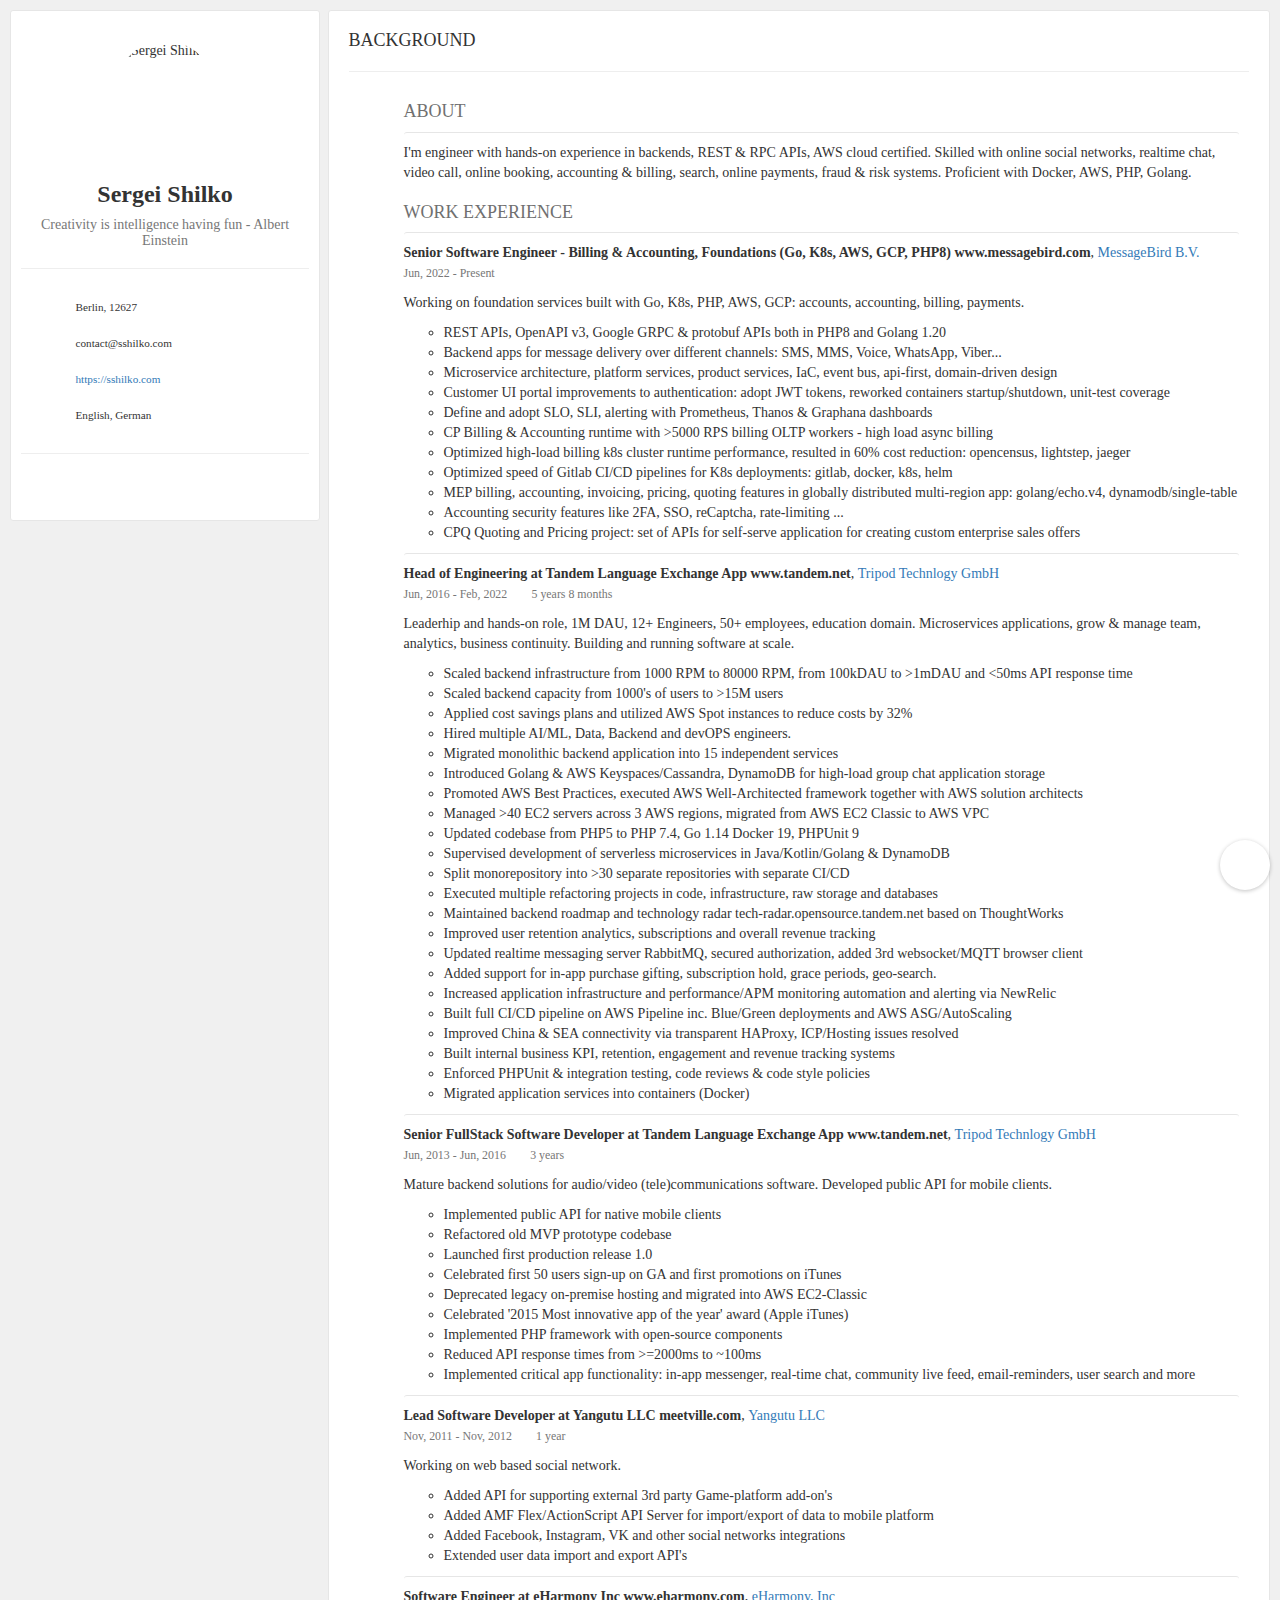
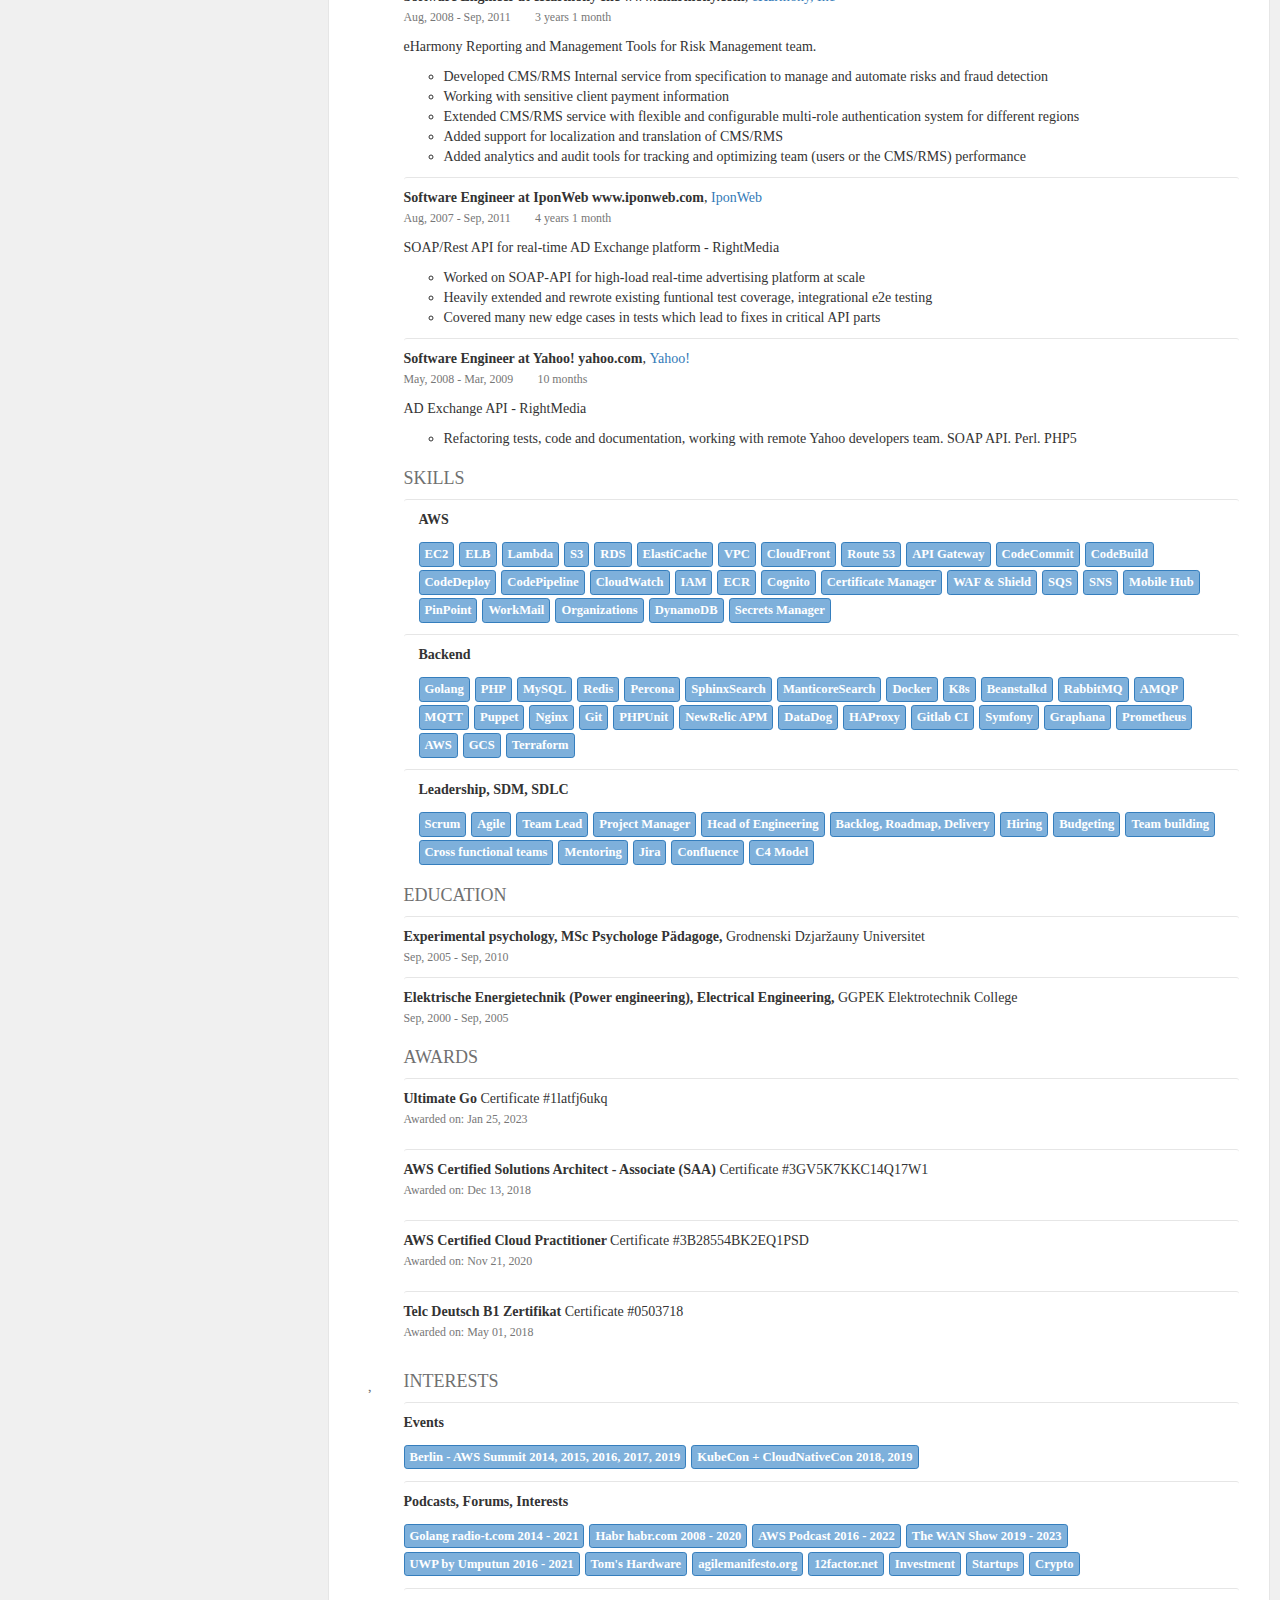
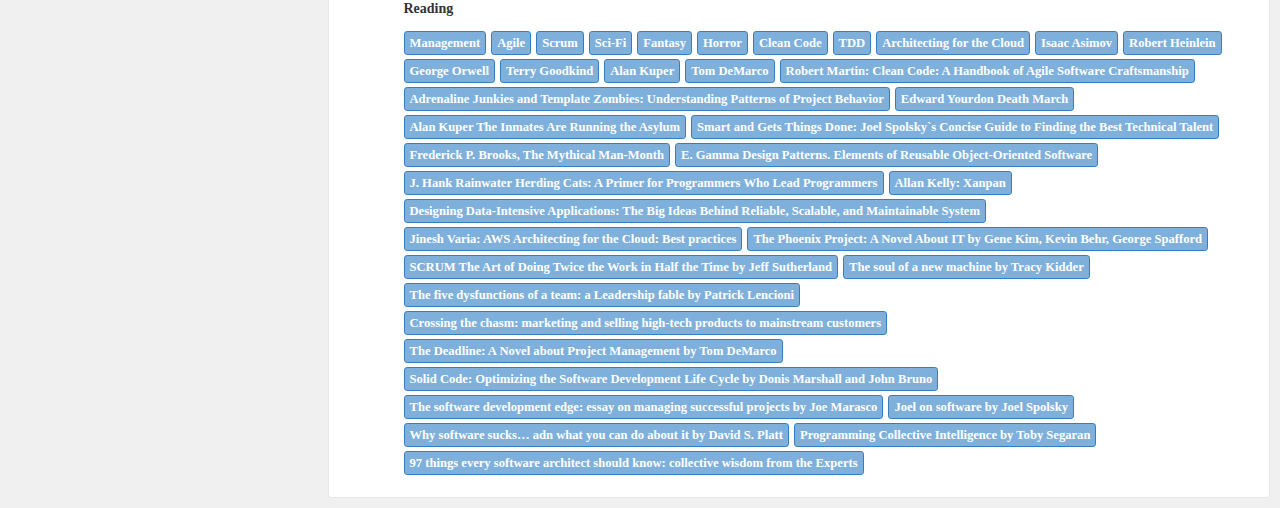
==== index.html @ bbeb1a09 "update" ====
<!DOCTYPE html><html lang="en"><head>

    <meta http-equiv="Content-Type" content="text/html; charset=UTF-8">
    <meta name="HandheldFriendly" content="true" />
    <meta property="fb:admins" content="766454897">
    <meta property="og:title" content="Sergei Shilko CV">
    <meta property="og:type" content="website">
    <meta name="keywords" content="sshilko sergei sergey shilko engineer">
    <meta property="og:image" csontent="/favicon.ico">
    <link rel="dns-prefetch" href="http://connect.facebook.net/">
    <meta property="og:site_name" content="Sergei Shilko CV">
    <meta property="og:type" content="website">
    <meta property="og:locale" content="en_US">
    <meta property="fb:app_id" content="644357718911264">
    <meta property="og:title" content="Sergei Shilko CV">
    <meta property="og:url" content="http://www.sshilko.com">
    <meta name="google-site-verification" content="q4RBFp6Vd02mYWwWlgpPF39NuxuLxxn4b5GXltnQuCA" />

    <meta charset="utf-8"/><meta http-equiv="X-UA-Compatible" content="IE=edge"/><meta name="viewport" content="width=device-width, initial-scale=1"/><title>Sergei Shilko</title><link rel="stylesheet" href="https://maxcdn.bootstrapcdn.com/bootstrap/3.3.6/css/bootstrap.min.css"/><style>@font-face {
  font-family: 'icomoon';
  src:  url('fonts/icomoon.eot?z1lat9');
  src:  url('fonts/icomoon.eot?z1lat9#iefix') format('embedded-opentype'),
    url('fonts/icomoon.ttf?z1lat9') format('truetype'),
    url('fonts/icomoon.woff?z1lat9') format('woff'),
    url('fonts/icomoon.svg?z1lat9#icomoon') format('svg');
  font-weight: normal;
  font-style: normal;
}

[class^="icon-"], [class*=" icon-"] {
  /* use !important to prevent issues with browser extensions that change fonts */
  font-family: 'icomoon' !important;
  speak: none;
  font-style: normal;
  font-weight: normal;
  font-variant: normal;
  text-transform: none;
  line-height: 1;

  /* Better Font Rendering =========== */
  -webkit-font-smoothing: antialiased;
  -moz-osx-font-smoothing: grayscale;
}

.icon-gitlab .path1:before {
  content: "\e906";
  color: rgb(252, 109, 38);
}
.icon-gitlab .path2:before {
  content: "\e907";
  margin-left: -1em;
  color: rgb(226, 67, 41);
}
.icon-gitlab .path3:before {
  content: "\e908";
  margin-left: -1em;
  color: rgb(252, 109, 38);
}
.icon-gitlab .path4:before {
  content: "\e909";
  margin-left: -1em;
  color: rgb(252, 163, 38);
}
.icon-gitlab .path5:before {
  content: "\e90a";
  margin-left: -1em;
  color: rgb(226, 67, 41);
}
.icon-gitlab .path6:before {
  content: "\e90b";
  margin-left: -1em;
  color: rgb(252, 109, 38);
}
.icon-gitlab .path7:before {
  content: "\e90c";
  margin-left: -1em;
  color: rgb(252, 163, 38);
}
.icon-gitlab .path8:before {
  content: "\e90d";
  margin-left: -1em;
  color: rgb(226, 67, 41);
}
.icon-meetup .path1:before {
  content: "\e901";
  color: rgb(255, 255, 255);
}
.icon-meetup .path2:before {
  content: "\e902";
  margin-left: -1.5em;
  color: rgb(240, 1, 1);
}
.icon-meetup .path3:before {
  content: "\e903";
  margin-left: -1.5em;
  color: rgb(3, 3, 3);
}
.icon-blogger:before {
  content: "\e900";
}
.icon-exercism:before {
  content: "\e601";
}
.icon-telegram:before {
  content: "\e904";
}
.icon-flickr:before {
  content: "\f16e";
}
.icon-medium:before {
  content: "\f23a";
}
.icon-heart:before {
  content: "\f004";
}
.icon-book:before {
  content: "\f02d";
}
.icon-linkedin:before {
  content: "\f08c";
}
.icon-twitter:before {
  content: "\f099";
}
.icon-github:before {
  content: "\f09b";
}
.icon-link:before {
  content: "\f0c1";
}
.icon-bars:before {
  content: "\f0c9";
}
.icon-pinterest:before {
  content: "\f0d2";
}
.icon-googleplus:before {
  content: "\f0d5";
}
.icon-circle:before {
  content: "\f111";
}
.icon-code:before {
  content: "\f121";
}
.icon-youtube:before {
  content: "\f167";
}
.icon-stackoverflow:before {
  content: "\f16c";
}
.icon-bitbucket:before {
  content: "\f171";
}
.icon-tumblr:before {
  content: "\f173";
}
.icon-dribbble:before {
  content: "\f17d";
}
.icon-skype:before {
  content: "\f17e";
}
.icon-foursquare:before {
  content: "\f180";
}
.icon-gittip:before {
  content: "\f184";
}
.icon-gratipay:before {
  content: "\f184";
}
.icon-stackexchange:before {
  content: "\f18d";
}
.icon-vimeo:before {
  content: "\f194";
}
.icon-graduation-cap:before {
  content: "\f19d";
}
.icon-language:before {
  content: "\f1ab";
}
.icon-child:before {
  content: "\f1ae";
}
.icon-behance:before {
  content: "\f1b5";
}
.icon-spotify:before {
  content: "\f1bc";
}
.icon-soundcloud:before {
  content: "\f1be";
}
.icon-codepen:before {
  content: "\f1cb";
}
.icon-hackernews:before {
  content: "\f1d4";
}
.icon-lastfm:before {
  content: "\f202";
}
.icon-angellist:before {
  content: "\f209";
}
.icon-facebook:before {
  content: "\f230";
}
.icon-instagram:before {
  content: "\e905";
}
.icon-trophy:before {
  content: "\e605";
}
.icon-office:before {
  content: "\e606";
}
.icon-clock:before {
  content: "\e60a";
}
.icon-reddit:before {
  content: "\e609";
}
.icon-profile:before {
  content: "\e600";
}
.icon-tools:before {
  content: "\e034";
}
.icon-location:before {
  content: "\e602";
}
.icon-mail:before {
  content: "\e603";
}
.icon-phone:before {
  content: "\e03f";
}
.icon-newspaper:before {
  content: "\e607";
}
.icon-chevron-down:before {
  content: "\e60c";
}
.icon-chevron-up:before {
  content: "\e60d";
}
.icon-dots-three-horizontal:before {
  content: "\e60b";
}
.icon-thumbs-up:before {
  content: "\e604";
}
.icon-board:before {
  content: "\e608";
}

.relative {
  position: relative;
}
.clear-margin {
  margin: 0;
}
.space-top {
  margin-top: 10px;
}
.space-right {
  margin-right: 10px;
}
.space-bottom {
  margin-bottom: 10px;
}
.mr-5 {
  margin-right: 5px;
}
.mr-10 {
  margin-right: 10px;
}
.ml-5 {
  margin-left: 5px;
}
.labels {
  line-height: 2;
}
.label-keyword {
  display: inline-block;
  background: #7eb0db;
  color: white;
  font-size: 0.9em;
  padding: 5px;
  border: 1px solid #357ebd;
  margin-right: 5px;
}
.label-keyword:last-child {
  margin-right: 0;
}
.link-disguise {
  color: inherit;
}
.link-disguise:hover {
  color: inherit;
}
.clear-margin {
  margin: 0;
}
@media (max-width: 992px) {
  .clear-margin-sm {
    margin-bottom: 0;
  }
}
.fs-lg {
  font-size: 1.33333333em;
  line-height: 0.75em;
  vertical-align: -15%;
}
.fs-2x {
  font-size: 2em;
}
.fs-3x {
  font-size: 3em;
}
.fs-4x {
  font-size: 4em;
}
.btn-circle-sm {
  width: 28px;
  height: 28px;
  line-height: 28px;
  border-radius: 50%;
  text-align: center;
  padding: 0;
  outline: none !important;
}
/* the version when the icon file is last updated */
@font-face {
  font-family: 'jst-elegant';
  src: url("//unpkg.com/jsonresume-theme-elegant@1.12.0/assets/icomoon/fonts/icomoon.eot?f218wo");
  src: url("//unpkg.com/jsonresume-theme-elegant@1.12.0/assets/icomoon/fonts/icomoon.eot?f218wo#iefix") format('embedded-opentype'), url("//unpkg.com/jsonresume-theme-elegant@1.12.0/assets/icomoon/fonts/icomoon.ttf?f218wo") format('truetype'), url("//unpkg.com/jsonresume-theme-elegant@1.12.0/assets/icomoon/fonts/icomoon.woff?f218wo") format('woff'), url("//unpkg.com/jsonresume-theme-elegant@1.12.0/assets/icomoon/fonts/icomoon.svg?f218wo#icomoon") format('svg');
  font-weight: normal;
  font-style: normal;
}
[class^="icon-"],
[class*=" icon-"] {
  /* use !important to prevent issues with browser extensions that change fonts */
  font-family: 'jst-elegant' !important;
}
body {
  font-family: 'Lato';
  background: #f0f0f0;
  color: #333;
}
.main {
  padding: 5px;
}
.card {
  background: white;
  border: 1px solid #e6e6e6;
  border-radius: 3px;
  min-height: 300px;
  padding: 10px 0;
}
.card-nested {
  min-height: 0;
  border-width: 1px 0 0 0;
}
.card-nested:before,
.card-nested:after {
  content: " ";
  display: table;
}
.card-nested:after {
  clear: both;
}
@media (max-width: 480px) {
  .card-nested {
    padding: 5px 0;
  }
}
.background-card {
  padding: 10px 20px;
}
.card-wrapper {
  padding: 5px;
}
@media (max-width: 992px) {
  .card-wrapper {
    float: none !important;
  }
}
.background-details .detail {
  display: table;
}
.background-details .detail .icon {
  min-width: 45px;
  max-width: 45px;
  text-align: center;
}
.background-details .detail .info {
  width: 100%;
}
.background-details .detail .title,
.background-details .detail .icon {
  color: #707070;
}
.background-details .detail .mobile-title {
  display: none;
}
@media (max-width: 480px) {
  .background-details .detail .mobile-title {
    display: inline-block;
    margin-left: 5px;
    font-weight: bold;
    text-transform: uppercase;
    vertical-align: middle;
  }
}
.background-details .detail .icon,
.background-details .detail .info {
  display: table-cell;
  padding: 0 10px;
}
@media (max-width: 480px) {
  .background-details .detail {
    display: block;
  }
  .background-details .detail .icon {
    max-width: inherit;
    min-width: inherit;
    text-align: left;
  }
  .background-details .detail .icon,
  .background-details .detail .info {
    display: block;
    padding: 10px 0;
  }
  .background-details .detail .title {
    display: none;
  }
}
.info .content.has-sidebar {
  width: 80%;
  box-sizing: border-box;
  float: left;
  padding: 0 10px;
  border-right: 1px solid #cdcdcd;
}
@media (max-width: 992px) {
  .info .content.has-sidebar {
    width: 100%;
    border-right: 0;
  }
}
@media (max-width: 480px) {
  .info .content.has-sidebar {
    padding: 0 2px;
  }
}
.info .sidebar {
  margin-left: 80%;
  box-sizing: border-box;
  padding: 10px;
}
@media (max-width: 480px) {
  ul {
    padding-left: 25px;
  }
}
.current-event {
  font-size: 8px;
  color: #5ACE24;
  position: absolute;
  right: 100%;
  top: 4px;
  left: -10px;
}
.mop-wrapper > p:last-child {
  margin: 0;
}
/*
    Credits: http://codyhouse.co/demo/smart-fixed-navigation/index.html
*/
.floating-nav-trigger {
  width: 50px;
  height: 50px;
  -webkit-box-shadow: 0 1px 4px rgba(0, 0, 0, 0.24);
  box-shadow: 0 1px 4px rgba(0, 0, 0, 0.24);
  -webkit-transition: background-color 0.5s ease;
  -o-transition: background-color 0.5s ease;
  transition: background-color 0.5s ease;
  display: block;
  border-radius: 50%;
  text-align: center;
  background-color: white;
  font-size: 1.5em;
  color: #357ebd;
  z-index: 100;
  position: fixed;
  bottom: 10px;
  right: 10px;
  text-decoration: none !important;
}
.floating-nav-trigger > [class^="icon-"],
.floating-nav-trigger [class*=" icon-"],
.floating-nav-trigger > .close-icon {
  line-height: 50px;
}
.floating-nav-trigger .close-icon {
  display: none;
}
.floating-nav-trigger:hover {
  color: #1f496e;
  background-color: #e6e6e6;
}
.floating-nav-trigger.is-open {
  -webkit-box-shadow: none;
  box-shadow: none;
}
.floating-nav-trigger.is-open .close-icon {
  display: inherit;
}
.floating-nav-trigger.is-open .icon-bars {
  display: none;
}
.floating-nav-trigger.is-open:hover {
  background-color: white;
}
.floating-nav {
  -webkit-transform: scale(0);
  -ms-transform: scale(0);
  -o-transform: scale(0);
  transform: scale(0);
  -webkit-transform-origin: 100% 100%;
  -moz-transform-origin: 100% 100%;
  -ms-transform-origin: 100% 100%;
  transform-origin: 100% 100%;
  -webkit-transition: transform 0.3s, visibility 0s 0.3s;
  -o-transition: transform 0.3s, visibility 0s 0.3s;
  transition: transform 0.3s, visibility 0s 0.3s;
  -webkit-box-shadow: 0 1px 4px rgba(0, 0, 0, 0.24);
  box-shadow: 0 1px 4px rgba(0, 0, 0, 0.24);
  position: fixed;
  z-index: 50;
  right: 10px;
  bottom: 10px;
  background-color: white;
  width: 90%;
  max-width: 400px;
  visibility: hidden;
  overflow: hidden;
}
.floating-nav ul {
  font-size: 1.2em;
  margin: 0;
}
.floating-nav ul li {
  border-bottom: 1px solid #eff2f6;
}
.floating-nav ul li a {
  padding: 20px;
  text-decoration: none;
  color: #357ebd;
  display: block;
}
.floating-nav ul li a:hover {
  color: #1f496e;
}
.floating-nav ul li:last-child {
  border-bottom: 0;
}
.floating-nav.is-visible {
  -webkit-transform: scale(1);
  -ms-transform: scale(1);
  -o-transform: scale(1);
  transform: scale(1);
  -webkit-transition: transform 0.3s, visibility 0s 0s;
  -o-transition: transform 0.3s, visibility 0s 0s;
  transition: transform 0.3s, visibility 0s 0s;
  visibility: visible;
}
@media (max-width: 992px) {
  .profile-card-wrapper {
    position: relative;
  }
}
.profile-card-wrapper .profile-card {
  padding: 10px;
}
.profile-pic {
  padding: 20px 0;
}
@media (max-width: 992px) {
  .profile-pic {
    padding: 10px 0;
  }
}
.profile-pic img {
  width: 100px;
  height: 100px;
}
@media (max-width: 992px) {
  .name {
    margin-top: 10px;
  }
}
@media (max-width: 768px) {
  .contact-details {
    text-align: center;
  }
}
.contact-details .detail {
  display: table;
  padding: 10px 0;
}
.contact-details .detail .icon {
  padding: 0 10px;
  color: #707070;
}
@media (max-width: 992px) {
  .contact-details .detail .icon {
    padding: 0 5px 0 0;
  }
}
.contact-details .detail .info {
  font-size: 0.8em;
}
.contact-details .detail .icon,
.contact-details .detail .info {
  display: table-cell;
  vertical-align: middle;
}
@media (max-width: 768px) {
  .contact-details .detail {
    position: relative;
    float: left;
    width: 100%;
    min-height: 1px;
    padding-left: 15px;
    padding-right: 15px;
  }
}
@media (max-width: 992px) {
  .contact-details .detail {
    position: relative;
    min-height: 1px;
    padding-left: 15px;
    padding-right: 15px;
    padding: 10px;
  }
  .contact-details .detail .icon,
  .contact-details .detail .info {
    display: inline-block;
  }
}
@media (max-width: 992px) and (min-width: 768px) {
  .contact-details .detail {
    float: left;
    width: 25%;
  }
}
.social-links {
  line-height: 2.5;
}
.social-link {
  margin-left: 5px;
  min-width: 35px;
  display: inline-block;
}
.social-link:first-child {
  margin-left: 0;
}
.social-link:hover {
  text-decoration: none;
}
.link-github {
  color: #454545;
}
.link-github:hover,
.link-github:focus {
  text-decoration: none;
  color: #2b2b2b;
}
.link-twitter {
  color: #33ccff;
}
.link-twitter:hover,
.link-twitter:focus {
  text-decoration: none;
  color: #00bfff;
}
.link-blog {
  color: #f36f24;
}
.link-blog:hover,
.link-blog:focus {
  text-decoration: none;
  color: #d8560c;
}
.link-linkedin {
  color: #007bb6;
}
.link-linkedin:hover,
.link-linkedin:focus {
  text-decoration: none;
  color: #005983;
}
.link-skype {
  color: #12A5F4;
}
.link-skype:hover,
.link-skype:focus {
  text-decoration: none;
  color: #0986ca;
}
.link-instagram {
  color: #e4405f;
}
.link-instagram:hover,
.link-instagram:focus {
  text-decoration: none;
  color: #d31e40;
}
.link-stackoverflow {
  color: #8e8e92;
}
.link-stackoverflow:hover,
.link-stackoverflow:focus {
  text-decoration: none;
  color: #747479;
}
.link-stackexchange {
  color: #62b0df;
}
.link-stackexchange:hover,
.link-stackexchange:focus {
  text-decoration: none;
  color: #389bd6;
}
.link-lastfm {
  color: #d12127;
}
.link-lastfm:hover,
.link-lastfm:focus {
  text-decoration: none;
  color: #a51a1f;
}
.link-soundcloud {
  color: #e8822d;
}
.link-soundcloud:hover,
.link-soundcloud:focus {
  text-decoration: none;
  color: #cc6916;
}
.link-googleplus {
  color: #dd4b39;
}
.link-googleplus:hover,
.link-googleplus:focus {
  text-decoration: none;
  color: #c23321;
}
.link-youtube {
  color: #dd4b39;
}
.link-youtube:hover,
.link-youtube:focus {
  text-decoration: none;
  color: #c23321;
}
.link-pinterest {
  color: #bd091f;
}
.link-pinterest:hover,
.link-pinterest:focus {
  text-decoration: none;
  color: #8c0717;
}
.link-gratipay {
  color: #630;
}
.link-gratipay:hover,
.link-gratipay:focus {
  text-decoration: none;
  color: #331a00;
}
.link-vimeo {
  color: #17b3e8;
}
.link-vimeo:hover,
.link-vimeo:focus {
  text-decoration: none;
  color: #128fba;
}
.link-behance {
  color: #2c98cf;
}
.link-behance:hover,
.link-behance:focus {
  text-decoration: none;
  color: #2379a5;
}
.link-codepen {
  color: #1c1c1c;
}
.link-codepen:hover,
.link-codepen:focus {
  text-decoration: none;
  color: #020202;
}
.link-foursquare {
  color: #fa4778;
}
.link-foursquare:hover,
.link-foursquare:focus {
  text-decoration: none;
  color: #f91554;
}
.link-reddit {
  color: #545454;
}
.link-reddit:hover,
.link-reddit:focus {
  text-decoration: none;
  color: #3b3b3b;
}
.link-spotify {
  color: #acd200;
}
.link-spotify:hover,
.link-spotify:focus {
  text-decoration: none;
  color: #829f00;
}
.link-tumblr {
  color: #2d4661;
}
.link-tumblr:hover,
.link-tumblr:focus {
  text-decoration: none;
  color: #1d2d3e;
}
.link-dribbble {
  color: #ce366f;
}
.link-dribbble:hover,
.link-dribbble:focus {
  text-decoration: none;
  color: #a82959;
}
.link-facebook {
  color: #4b6daa;
}
.link-facebook:hover,
.link-facebook:focus {
  text-decoration: none;
  color: #3b5687;
}
.link-angellist {
  color: black;
}
.link-angellist:hover,
.link-angellist:focus {
  text-decoration: none;
  color: #000000;
}
.link-bitbucket {
  color: #205081;
}
.link-bitbucket:hover,
.link-bitbucket:focus {
  text-decoration: none;
  color: #163758;
}
.link-hackernews {
  color: #ff6600;
}
.link-hackernews:hover,
.link-hackernews:focus {
  text-decoration: none;
  color: #cc5200;
}
.link-exercism {
  color: #d81d4e;
}
.link-exercism:hover,
.link-exercism:focus {
  text-decoration: none;
  color: #ab173e;
}
.link-blogger {
  color: #FF9234;
}
.link-blogger:hover,
.link-blogger:focus {
  text-decoration: none;
  color: #ff7701;
}
.link-medium {
  color: #00AB6C;
}
.link-medium:hover,
.link-medium:focus {
  text-decoration: none;
  color: #00784c;
}
.link-flickr {
  color: black;
}
.link-flickr:hover,
.link-flickr:focus {
  text-decoration: none;
  color: #000000;
}
.link-telegram {
  color: #3BABDD;
}
.link-telegram:hover,
.link-telegram:focus {
  text-decoration: none;
  color: #2291c3;
}
.card-skills {
  position: relative;
}
.skill-level {
  border-radius: 3px;
  position: absolute;
  top: 10px;
  bottom: 10px;
  left: 0;
  width: 10px;
  box-shadow: inset 0 0 1px rgba(0, 0, 0, 0.2);
}
.skill-level .skill-progress {
  position: absolute;
  border-radius: 3px;
  bottom: 0;
  width: 100%;
  -webkit-transition: height 1s ease;
}
.skill-level .skill-progress.beginner {
  height: 50%;
  background: #e74c3c;
}
.skill-level .skill-progress.intermediate {
  height: 70%;
  background: #f1c40f;
}
.skill-level .skill-progress.advanced {
  height: 80%;
  background: #428bca;
}
.skill-level .skill-progress.master {
  height: 95%;
  background: #5cb85c;
}
.skill-info {
  margin-left: 15px;
}
@media (max-width: 480px) {
  .skill-info {
    margin-left: 20px;
  }
}
@media (max-width: 768px) {
  .quote {
    font-size: inherit;
  }
}
.icon-meetup .path2:before {
  margin-left: 0;
}
@media print {
  a[href]:after {
    content: none !important;
  }
  .profile-card {
    text-align: center;
  }
  .profile-pic {
    display: inline-block;
    vertical-align: middle;
  }
  .profile-pic img {
    border-radius: 0;
  }
  .name-and-profession {
    display: inline-block;
    vertical-align: middle;
    margin-left: 15px;
  }
  .contact-details .detail {
    position: relative;
    float: left;
    width: 25%;
    min-height: 1px;
    padding-left: 15px;
    padding-right: 15px;
    padding: 0;
  }
  .floating-nav,
  .floating-nav-trigger {
    display: none;
  }
  .pagebreak {
    page-break-before: always;
  }
}
</style></head><body itemscope="itemscope" itemtype="http://schema.org/Person"><div class="container-fluid"><div class="row main clearfix"><a class="js-floating-nav-trigger floating-nav-trigger" href="#"><i class="icon-bars"></i><span class="close-icon">&times;</span></a><nav class="floating-nav js-floating-nav"><ul class="list-unstyled"><li><a href="#about"><i class="mr-10 icon-board"></i>About</a></li><li><a href="#work-experience"><i class="mr-10 icon-office"></i>Work Experience</a></li><li><a href="#skills"><i class="mr-10 icon-tools"></i>Skills</a></li><li><a href="#education"><i class="mr-10 icon-graduation-cap"></i>Education</a></li><li><a href="#awards"><i class="mr-10 icon-trophy"></i>Awards</a></li><li><a href="#interests"><i class="mr-10 icon-heart"></i>Interests</a></li></ul></nav><section class="col-md-3 card-wrapper profile-card-wrapper affix"><div class="card profile-card"><span class="profile-pic-container"><div class="profile-pic"><img class="media-object img-circle center-block" data-src="holder.js/100x100" alt="Sergei Shilko" src="https://sshilko.com/shilko_avatar.jpg" itemprop="image"/></div><div class="name-and-profession text-center"><h3 itemprop="name"><b>Sergei Shilko</b></h3><h5 class="text-muted" itemprop="jobTitle">Creativity is intelligence having fun - Albert Einstein</h5></div></span><hr/><div class="contact-details clearfix"><div class="detail"><span class="icon"><i class="icon fs-lg icon-location"></i></span><span class="info">Berlin, 12627</span></div><div class="detail"><span class="icon"><i class="icon fs-lg icon-mail"></i></span><span class="info"><a class="link-disguise" href="mailto:contact@sshilko.com" itemprop="email">contact@sshilko.com</a></span></div><div class="detail"><span class="icon"><i class="icon fs-lg icon-link"></i></span><span class="info"><a href="https://sshilko.com" target="_blank">https://sshilko.com</a></span></div><div class="detail"><span class="icon" title="Languages I speak"><i class="icon fs-lg icon-language"></i></span><span class="info">English, German</span></div></div><hr/><div class="social-links text-center"><div><a class="fs-2x social-link link-github icon-github" href="https://github.com/sshilko" target="_blank" data-toggle="tooltip" title="Sergei Shilko on github"></a><a class="fs-2x social-link link-linkedin icon-linkedin" href="https://www.linkedin.com/in/sergeyshilko/" target="_blank" data-toggle="tooltip" title="Sergei Shilko on linkedin"></a><a class="fs-2x social-link link-codepen icon-codepen" href="https://moar.sshilko.com" target="_blank" data-toggle="tooltip" title="Sergei Shilko on codepen"></a></div></div></div></section><section class="col-md-9 card-wrapper pull-right"><div class="card background-card"><h4 class="text-uppercase">Background</h4><hr/><div class="background-details"><div class="detail" id="about"><div class="icon"><i class="fs-lg icon-board"></i><span class="mobile-title">About</span></div><div class="info"><h4 class="title text-uppercase">About</h4><div class="card card-nested"><div class="content mop-wrapper" itemprop="description"><p>I'm engineer with hands-on experience in backends, REST &amp; RPC APIs, AWS cloud certified. Skilled with online social networks, realtime chat, video call, online booking, accounting &amp; billing, search, online payments, fraud &amp; risk systems. Proficient with Docker, AWS, PHP, Golang.</p>
</div></div></div></div><div class="detail" id="work-experience"><div class="icon"><i class="fs-lg icon-office"></i><span class="mobile-title">Work Experience</span></div><div class="info"><h4 class="title text-uppercase">Work Experience</h4><ul class="list-unstyled clear-margin"><li class="card card-nested clearfix"><div class="content"><p class="clear-margin relative"><i class="icon-circle current-event" rel="tooltip" title="Currently Working" data-placement="left"></i><strong>Senior Software Engineer - Billing &amp; Accounting, Foundations (Go, K8s, AWS, GCP, PHP8) www.messagebird.com</strong>,&nbsp;<a href="https://messagebird.com" target="_blank">MessageBird B.V.</a></p><p class="text-muted"><small><span class="space-right">Jun, 2022 - Present</span></small></p><div class="mop-wrapper space-bottom"><p>Working on foundation services built with Go, K8s, PHP, AWS, GCP: accounts, accounting, billing, payments.</p>
</div><ul><li class="mop-wrapper"><p>REST APIs, OpenAPI v3, Google GRPC &amp; protobuf APIs both in PHP8 and Golang 1.20</p>
</li><li class="mop-wrapper"><p>Backend apps for message delivery over different channels: SMS, MMS, Voice, WhatsApp, Viber...</p>
</li><li class="mop-wrapper"><p>Microservice architecture, platform services, product services, IaC, event bus, api-first, domain-driven design</p>
</li><li class="mop-wrapper"><p>Customer UI portal improvements to authentication: adopt JWT tokens, reworked containers startup/shutdown, unit-test coverage</p>
</li><li class="mop-wrapper"><p>Define and adopt SLO, SLI, alerting with Prometheus, Thanos &amp; Graphana dashboards</p>
</li><li class="mop-wrapper"><p>CP Billing &amp; Accounting runtime with &gt;5000 RPS billing OLTP workers - high load async billing</p>
</li><li class="mop-wrapper"><p>Optimized high-load billing k8s cluster runtime performance, resulted in 60% cost reduction: opencensus, lightstep, jaeger</p>
</li><li class="mop-wrapper"><p>Optimized speed of Gitlab CI/CD pipelines for K8s deployments: gitlab, docker, k8s, helm</p>
</li><li class="mop-wrapper"><p>MEP billing, accounting, invoicing, pricing, quoting features in globally distributed multi-region app: golang/echo.v4, dynamodb/single-table</p>
</li><li class="mop-wrapper"><p>Accounting security features like 2FA, SSO, reCaptcha, rate-limiting ...</p>
</li><li class="mop-wrapper"><p>CPQ Quoting and Pricing project: set of APIs for self-serve application for creating custom enterprise sales offers</p>
</li></ul></div></li><li class="card card-nested clearfix"><div class="content"><p class="clear-margin relative"><strong>Head of Engineering at Tandem Language Exchange App www.tandem.net</strong>,&nbsp;<a href="https://www.tandem.net" target="_blank">Tripod Technlogy GmbH</a></p><p class="text-muted"><small><span class="space-right">Jun, 2016 - Feb, 2022</span><span><i class="icon-clock mr-5"></i>5 years 8 months</span></small></p><div class="mop-wrapper space-bottom"><p>Leaderhip and hands-on role, 1M DAU, 12+ Engineers, 50+ employees, education domain. Microservices applications, grow &amp; manage team, analytics, business continuity. Building and running software at scale.</p>
</div><ul><li class="mop-wrapper"><p>Scaled backend infrastructure from 1000 RPM to 80000 RPM, from 100kDAU to &gt;1mDAU and &lt;50ms API response time</p>
</li><li class="mop-wrapper"><p>Scaled backend capacity from 1000's of users to &gt;15M users</p>
</li><li class="mop-wrapper"><p>Applied cost savings plans and utilized AWS Spot instances to reduce costs by 32%</p>
</li><li class="mop-wrapper"><p>Hired multiple AI/ML, Data, Backend and devOPS engineers.</p>
</li><li class="mop-wrapper"><p>Migrated monolithic backend application into 15 independent services</p>
</li><li class="mop-wrapper"><p>Introduced Golang &amp; AWS Keyspaces/Cassandra, DynamoDB for high-load group chat application storage</p>
</li><li class="mop-wrapper"><p>Promoted AWS Best Practices, executed AWS Well-Architected framework together with AWS solution architects</p>
</li><li class="mop-wrapper"><p>Managed &gt;40 EC2 servers across 3 AWS regions, migrated from AWS EC2 Classic to AWS VPC</p>
</li><li class="mop-wrapper"><p>Updated codebase from PHP5 to PHP 7.4, Go 1.14 Docker 19, PHPUnit 9</p>
</li><li class="mop-wrapper"><p>Supervised development of serverless microservices in Java/Kotlin/Golang &amp; DynamoDB</p>
</li><li class="mop-wrapper"><p>Split monorepository into &gt;30 separate repositories with separate CI/CD</p>
</li><li class="mop-wrapper"><p>Executed multiple refactoring projects in code, infrastructure, raw storage and databases</p>
</li><li class="mop-wrapper"><p>Maintained backend roadmap and technology radar tech-radar.opensource.tandem.net based on ThoughtWorks</p>
</li><li class="mop-wrapper"><p>Improved user retention analytics, subscriptions and overall revenue tracking</p>
</li><li class="mop-wrapper"><p>Updated realtime messaging server RabbitMQ, secured authorization, added 3rd websocket/MQTT browser client</p>
</li><li class="mop-wrapper"><p>Added support for in-app purchase gifting, subscription hold, grace periods, geo-search.</p>
</li><li class="mop-wrapper"><p>Increased application infrastructure and performance/APM monitoring automation and alerting via NewRelic</p>
</li><li class="mop-wrapper"><p>Built full CI/CD pipeline on AWS Pipeline inc. Blue/Green deployments and AWS ASG/AutoScaling</p>
</li><li class="mop-wrapper"><p>Improved China &amp; SEA connectivity via transparent HAProxy, ICP/Hosting issues resolved</p>
</li><li class="mop-wrapper"><p>Built internal business KPI, retention, engagement and revenue tracking systems</p>
</li><li class="mop-wrapper"><p>Enforced PHPUnit &amp; integration testing, code reviews &amp; code style policies</p>
</li><li class="mop-wrapper"><p>Migrated application services into containers (Docker)</p>
</li></ul></div></li><li class="card card-nested clearfix"><div class="content"><p class="clear-margin relative"><strong>Senior FullStack Software Developer at Tandem Language Exchange App www.tandem.net</strong>,&nbsp;<a href="https://www.tandem.net" target="_blank">Tripod Technlogy GmbH</a></p><p class="text-muted"><small><span class="space-right">Jun, 2013 - Jun, 2016</span><span><i class="icon-clock mr-5"></i>3 years</span></small></p><div class="mop-wrapper space-bottom"><p>Mature backend solutions for audio/video (tele)communications software. Developed public API for mobile clients.</p>
</div><ul><li class="mop-wrapper"><p>Implemented public API for native mobile clients</p>
</li><li class="mop-wrapper"><p>Refactored old MVP prototype codebase</p>
</li><li class="mop-wrapper"><p>Launched first production release 1.0</p>
</li><li class="mop-wrapper"><p>Celebrated first 50 users sign-up on GA and first promotions on iTunes</p>
</li><li class="mop-wrapper"><p>Deprecated legacy on-premise hosting and migrated into AWS EC2-Classic</p>
</li><li class="mop-wrapper"><p>Celebrated '2015 Most innovative app of the year' award (Apple iTunes)</p>
</li><li class="mop-wrapper"><p>Implemented PHP framework with open-source components</p>
</li><li class="mop-wrapper"><p>Reduced API response times from &gt;=2000ms to ~100ms</p>
</li><li class="mop-wrapper"><p>Implemented critical app functionality: in-app messenger, real-time chat, community live feed, email-reminders, user search and more</p>
</li></ul></div></li><li class="card card-nested clearfix"><div class="content"><p class="clear-margin relative"><strong>Lead Software Developer at Yangutu LLC meetville.com</strong>,&nbsp;<a href="https://meetville.com/" target="_blank">Yangutu LLC</a></p><p class="text-muted"><small><span class="space-right">Nov, 2011 - Nov, 2012</span><span><i class="icon-clock mr-5"></i>1 year</span></small></p><div class="mop-wrapper space-bottom"><p>Working on web based social network.</p>
</div><ul><li class="mop-wrapper"><p>Added API for supporting external 3rd party Game-platform add-on's</p>
</li><li class="mop-wrapper"><p>Added AMF Flex/ActionScript API Server for import/export of data to mobile platform</p>
</li><li class="mop-wrapper"><p>Added Facebook, Instagram, VK and other social networks integrations</p>
</li><li class="mop-wrapper"><p>Extended user data import and export API's</p>
</li></ul></div></li><li class="card card-nested clearfix"><div class="content"><p class="clear-margin relative"><strong>Software Engineer at eHarmony Inc www.eharmony.com</strong>,&nbsp;<a href="https://www.eharmony.com" target="_blank">eHarmony, Inc</a></p><p class="text-muted"><small><span class="space-right">Aug, 2008 - Sep, 2011</span><span><i class="icon-clock mr-5"></i>3 years 1 month</span></small></p><div class="mop-wrapper space-bottom"><p>eHarmony Reporting and Management Tools for Risk Management team.</p>
</div><ul><li class="mop-wrapper"><p>Developed CMS/RMS Internal service from specification to manage and automate risks and fraud detection</p>
</li><li class="mop-wrapper"><p>Working with sensitive client payment information</p>
</li><li class="mop-wrapper"><p>Extended CMS/RMS service with flexible and configurable multi-role authentication system for different regions</p>
</li><li class="mop-wrapper"><p>Added support for localization and translation of CMS/RMS</p>
</li><li class="mop-wrapper"><p>Added analytics and audit tools for tracking and optimizing team (users or the CMS/RMS) performance</p>
</li></ul></div></li><li class="card card-nested clearfix"><div class="content"><p class="clear-margin relative"><strong>Software Engineer at IponWeb www.iponweb.com</strong>,&nbsp;<a href="https://www.iponweb.com/" target="_blank">IponWeb</a></p><p class="text-muted"><small><span class="space-right">Aug, 2007 - Sep, 2011</span><span><i class="icon-clock mr-5"></i>4 years 1 month</span></small></p><div class="mop-wrapper space-bottom"><p>SOAP/Rest API for real-time AD Exchange platform - RightMedia</p>
</div><ul><li class="mop-wrapper"><p>Worked on SOAP-API for high-load real-time advertising platform at scale</p>
</li><li class="mop-wrapper"><p>Heavily extended and rewrote existing funtional test coverage, integrational e2e testing</p>
</li><li class="mop-wrapper"><p>Covered many new edge cases in tests which lead to fixes in critical API parts</p>
</li></ul></div></li><li class="card card-nested clearfix"><div class="content"><p class="clear-margin relative"><strong>Software Engineer at Yahoo! yahoo.com</strong>,&nbsp;<a href="https://yahoo.com" target="_blank">Yahoo!</a></p><p class="text-muted"><small><span class="space-right">May, 2008 - Mar, 2009</span><span><i class="icon-clock mr-5"></i>10 months</span></small></p><div class="mop-wrapper space-bottom"><p>AD Exchange API - RightMedia</p>
</div><ul><li class="mop-wrapper"><p>Refactoring tests, code and documentation, working with remote Yahoo developers team. SOAP API. Perl. PHP5</p>
</li></ul></div></li></ul></div></div><div class="detail" id="skills"><div class="icon"><i class="fs-lg icon-tools"></i><span class="mobile-title">Skills</span></div><div class="info"><h4 class="title text-uppercase">Skills</h4><div class="content"><ul class="list-unstyled clear-margin"><li class="card card-nested card-skills"><div class="skill-info"><strong>AWS</strong><div class="space-top labels"><span class="label label-keyword">EC2</span><span class="label label-keyword">ELB</span><span class="label label-keyword">Lambda</span><span class="label label-keyword">S3</span><span class="label label-keyword">RDS</span><span class="label label-keyword">ElastiCache</span><span class="label label-keyword">VPC</span><span class="label label-keyword">CloudFront</span><span class="label label-keyword">Route 53</span><span class="label label-keyword">API Gateway</span><span class="label label-keyword">CodeCommit</span><span class="label label-keyword">CodeBuild</span><span class="label label-keyword">CodeDeploy</span><span class="label label-keyword">CodePipeline</span><span class="label label-keyword">CloudWatch</span><span class="label label-keyword">IAM</span><span class="label label-keyword">ECR</span><span class="label label-keyword">Cognito</span><span class="label label-keyword">Certificate Manager</span><span class="label label-keyword">WAF &amp; Shield</span><span class="label label-keyword">SQS</span><span class="label label-keyword">SNS</span><span class="label label-keyword">Mobile Hub</span><span class="label label-keyword">PinPoint</span><span class="label label-keyword">WorkMail</span><span class="label label-keyword">Organizations</span><span class="label label-keyword">DynamoDB</span><span class="label label-keyword">Secrets Manager</span></div></div></li><li class="card card-nested card-skills"><div class="skill-info"><strong>Backend</strong><div class="space-top labels"><span class="label label-keyword">Golang</span><span class="label label-keyword">PHP</span><span class="label label-keyword">MySQL</span><span class="label label-keyword">Redis</span><span class="label label-keyword">Percona</span><span class="label label-keyword">SphinxSearch</span><span class="label label-keyword">ManticoreSearch</span><span class="label label-keyword">Docker</span><span class="label label-keyword">K8s</span><span class="label label-keyword">Beanstalkd</span><span class="label label-keyword">RabbitMQ</span><span class="label label-keyword">AMQP</span><span class="label label-keyword">MQTT</span><span class="label label-keyword">Puppet</span><span class="label label-keyword">Nginx</span><span class="label label-keyword">Git</span><span class="label label-keyword">PHPUnit</span><span class="label label-keyword">NewRelic APM</span><span class="label label-keyword">DataDog</span><span class="label label-keyword">HAProxy</span><span class="label label-keyword">Gitlab CI</span><span class="label label-keyword">Symfony</span><span class="label label-keyword">Graphana</span><span class="label label-keyword">Prometheus</span><span class="label label-keyword">AWS</span><span class="label label-keyword">GCS</span><span class="label label-keyword">Terraform</span></div></div></li><li class="card card-nested card-skills"><div class="skill-info"><strong>Leadership, SDM, SDLC</strong><div class="space-top labels"><span class="label label-keyword">Scrum</span><span class="label label-keyword">Agile</span><span class="label label-keyword">Team Lead</span><span class="label label-keyword">Project Manager</span><span class="label label-keyword">Head of Engineering</span><span class="label label-keyword">Backlog, Roadmap, Delivery</span><span class="label label-keyword">Hiring</span><span class="label label-keyword">Budgeting</span><span class="label label-keyword">Team building</span><span class="label label-keyword">Cross functional teams</span><span class="label label-keyword">Mentoring</span><span class="label label-keyword">Jira</span><span class="label label-keyword">Confluence</span><span class="label label-keyword">C4 Model</span></div></div></li></ul></div></div></div><div class="detail" id="education"><div class="icon"><i class="fs-lg icon-graduation-cap"></i><span class="mobile-title">Education</span></div><div class="info"><h4 class="title text-uppercase">Education</h4><div class="content"><ul class="list-unstyled clear-margin"><li class="card card-nested"><div class="content"><p class="clear-margin relative"><strong>Experimental psychology, MSc Psychologe Pädagoge,&nbsp;</strong>Grodnenski Dzjaržauny Universitet</p><p class="text-muted clear-margin"><small>Sep, 2005 - Sep, 2010</small></p><i></i></div></li><li class="card card-nested"><div class="content"><p class="clear-margin relative"><strong>Elektrische Energietechnik (Power engineering), Electrical Engineering,&nbsp;</strong>GGPEK Elektrotechnik College</p><p class="text-muted clear-margin"><small>Sep, 2000 - Sep, 2005</small></p><i></i></div></li></ul></div></div></div><div class="detail" id="awards"><div class="icon"><i class="fs-lg icon-trophy"></i><span class="mobile-title">Awards</span></div><div class="info"><h4 class="title text-uppercase">Awards</h4><div class="content"><ul class="list-unstyled clear-margin"><li class="card card-nested"><div class="content"><p class="clear-margin" itemprop="award"><strong>Ultimate Go </strong>Certificate #1latfj6ukq</p><p class="text-muted"><small>Awarded on: Jan 25, 2023</small></p><div class="mop-wrapper"></div></div></li><li class="card card-nested"><div class="content"><p class="clear-margin" itemprop="award"><strong>AWS Certified Solutions Architect - Associate (SAA) </strong>Certificate #3GV5K7KKC14Q17W1</p><p class="text-muted"><small>Awarded on: Dec 13, 2018</small></p><div class="mop-wrapper"></div></div></li><li class="card card-nested"><div class="content"><p class="clear-margin" itemprop="award"><strong>AWS Certified Cloud Practitioner </strong>Certificate #3B28554BK2EQ1PSD</p><p class="text-muted"><small>Awarded on: Nov 21, 2020</small></p><div class="mop-wrapper"></div></div></li><li class="card card-nested"><div class="content"><p class="clear-margin" itemprop="award"><strong>Telc Deutsch B1 Zertifikat </strong>Certificate #0503718</p><p class="text-muted"><small>Awarded on: May 01, 2018</small></p><div class="mop-wrapper"></div></div></li></ul></div></div></div><div class="detail" id="interests"><div class="icon"><i class="fs-lg icon-heart"></i><span class="mobile-title">Interests</span></div><div class="info"><h4 class="title text-uppercase">Interests</h4><div class="content"><ul class="list-unstyled clear-margin"><li class="card card-nested"><p><strong>Events</strong></p><div class="space-top labels"><span class="label label-keyword">Berlin - AWS Summit 2014, 2015, 2016, 2017, 2019</span><span class="label label-keyword">KubeCon + CloudNativeCon 2018, 2019</span></div></li><li class="card card-nested"><p><strong>Podcasts, Forums, Interests</strong></p><div class="space-top labels"><span class="label label-keyword">Golang radio-t.com 2014 - 2021</span><span class="label label-keyword">Habr habr.com 2008 - 2020</span><span class="label label-keyword">AWS Podcast 2016 - 2022</span><span class="label label-keyword">The WAN Show 2019 - 2023</span><span class="label label-keyword">UWP by Umputun 2016 - 2021</span><span class="label label-keyword">Tom's Hardware</span><span class="label label-keyword">agilemanifesto.org</span><span class="label label-keyword">12factor.net</span><span class="label label-keyword">Investment</span><span class="label label-keyword">Startups</span><span class="label label-keyword">Crypto</span></div></li><li class="card card-nested"><p><strong>Reading</strong></p><div class="space-top labels"><span class="label label-keyword">Management</span><span class="label label-keyword">Agile</span><span class="label label-keyword">Scrum</span><span class="label label-keyword">Sci-Fi</span><span class="label label-keyword">Fantasy</span><span class="label label-keyword">Horror</span><span class="label label-keyword">Clean Code</span><span class="label label-keyword">TDD</span><span class="label label-keyword">Architecting for the Cloud</span><span class="label label-keyword">Isaac Asimov</span><span class="label label-keyword">Robert Heinlein</span><span class="label label-keyword">George Orwell</span><span class="label label-keyword">Terry Goodkind</span><span class="label label-keyword">Alan Kuper</span><span class="label label-keyword">Tom DeMarco</span><span class="label label-keyword">Robert Martin: Clean Code: A Handbook of Agile Software Craftsmanship</span><span class="label label-keyword">Adrenaline Junkies and Template Zombies: Understanding Patterns of Project Behavior</span><span class="label label-keyword">Edward Yourdon Death March</span><span class="label label-keyword">Alan Kuper The Inmates Are Running the Asylum</span><span class="label label-keyword">Smart and Gets Things Done: Joel Spolsky`s Concise Guide to Finding the Best Technical Talent</span><span class="label label-keyword">Frederick P. Brooks, The Mythical Man-Month</span><span class="label label-keyword">E. Gamma Design Patterns. Elements of Reusable Object-Oriented Software</span><span class="label label-keyword">J. Hank Rainwater Herding Cats: A Primer for Programmers Who Lead Programmers</span><span class="label label-keyword">Allan Kelly: Xanpan</span><span class="label label-keyword">Designing Data-Intensive Applications: The Big Ideas Behind Reliable, Scalable, and Maintainable System</span><span class="label label-keyword">Jinesh Varia: AWS Architecting for the Cloud: Best practices</span><span class="label label-keyword">The Phoenix Project: A Novel About IT by Gene Kim, Kevin Behr, George Spafford</span><span class="label label-keyword">SCRUM The Art of Doing Twice the Work in Half the Time by Jeff Sutherland</span><span class="label label-keyword">The soul of a new machine by Tracy Kidder</span><span class="label label-keyword">The five dysfunctions of a team: a Leadership fable by Patrick Lencioni</span><span class="label label-keyword">Crossing the chasm: marketing and selling high-tech products to mainstream customers</span><span class="label label-keyword">The Deadline: A Novel about Project Management by Tom DeMarco</span><span class="label label-keyword">Solid Code: Optimizing the Software Development Life Cycle by Donis Marshall and John Bruno</span><span class="label label-keyword">The software development edge: essay on managing successful projects by Joe Marasco</span><span class="label label-keyword">Joel on software by Joel Spolsky</span><span class="label label-keyword">Why software sucks… adn what you can do about it by David S. Platt</span><span class="label label-keyword">Programming Collective Intelligence by Toby Segaran</span><span class="label label-keyword">97 things every software architect should know: collective wisdom from the Experts</span></div></li></ul></div></div></div></div></div></section></div></div><script src="https://ajax.googleapis.com/ajax/libs/jquery/1.11.0/jquery.min.js"></script><script src="https://cdnjs.cloudflare.com/ajax/libs/twitter-bootstrap/3.3.6/js/bootstrap.min.js"></script><script>$(function () {
  var toggleFloatingMenu = function() {
    $( '.js-floating-nav' ).toggleClass( 'is-visible' );
    $( '.js-floating-nav-trigger' ).toggleClass( 'is-open' );
  };

  $( ".background-card" ).css( "min-height", window.screen.availHeight + "px" );
  $( "[data-toggle=tooltip]" ).tooltip();
  $( '.js-floating-nav-trigger' ).on( 'click', function(e) {
    e.preventDefault();
    toggleFloatingMenu();
  });
  $( '.js-floating-nav a' ).on( 'click', toggleFloatingMenu );

  $("#remaining-profiles").on('show.bs.collapse', function() {
    $( '.js-profiles-collapse > i' )
      .removeClass( 'icon-chevron-down' )
      .addClass( 'icon-chevron-up' );
  });

  $("#remaining-profiles").on('hidden.bs.collapse', function() {
    $( '.js-profiles-collapse > i' )
      .removeClass( 'icon-chevron-up' )
      .addClass( 'icon-chevron-down' );
  });
});
</script><script>WebFontConfig = {
  google: { families: [ 'Lato:300,400,700:latin' ] }
};
(function() {
  var wf = document.createElement('script');
  wf.src = ('https:' == document.location.protocol ? 'https' : 'http') +
    '://ajax.googleapis.com/ajax/libs/webfont/1/webfont.js';
  wf.type = 'text/javascript';
  wf.async = 'true';
  var s = document.getElementsByTagName('script')[0];
  s.parentNode.insertBefore(wf, s);
})();</script></body></html>
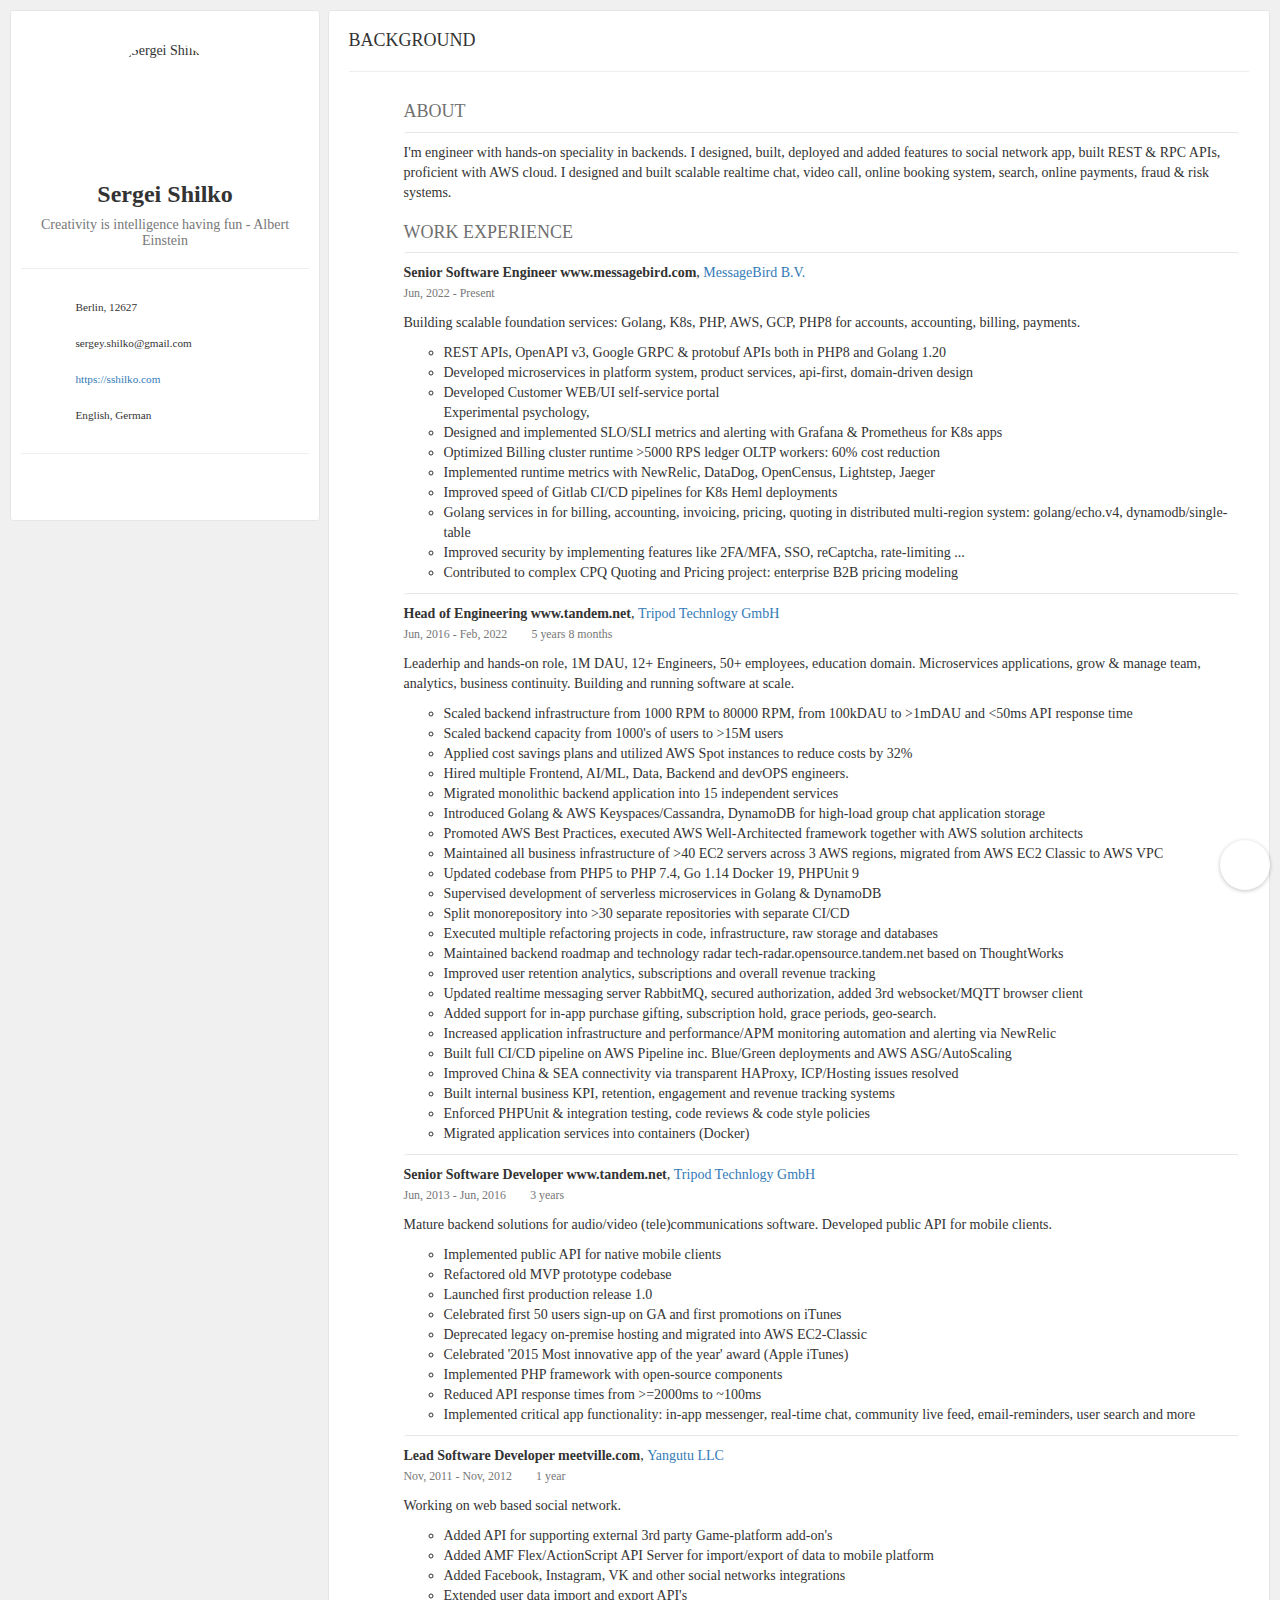
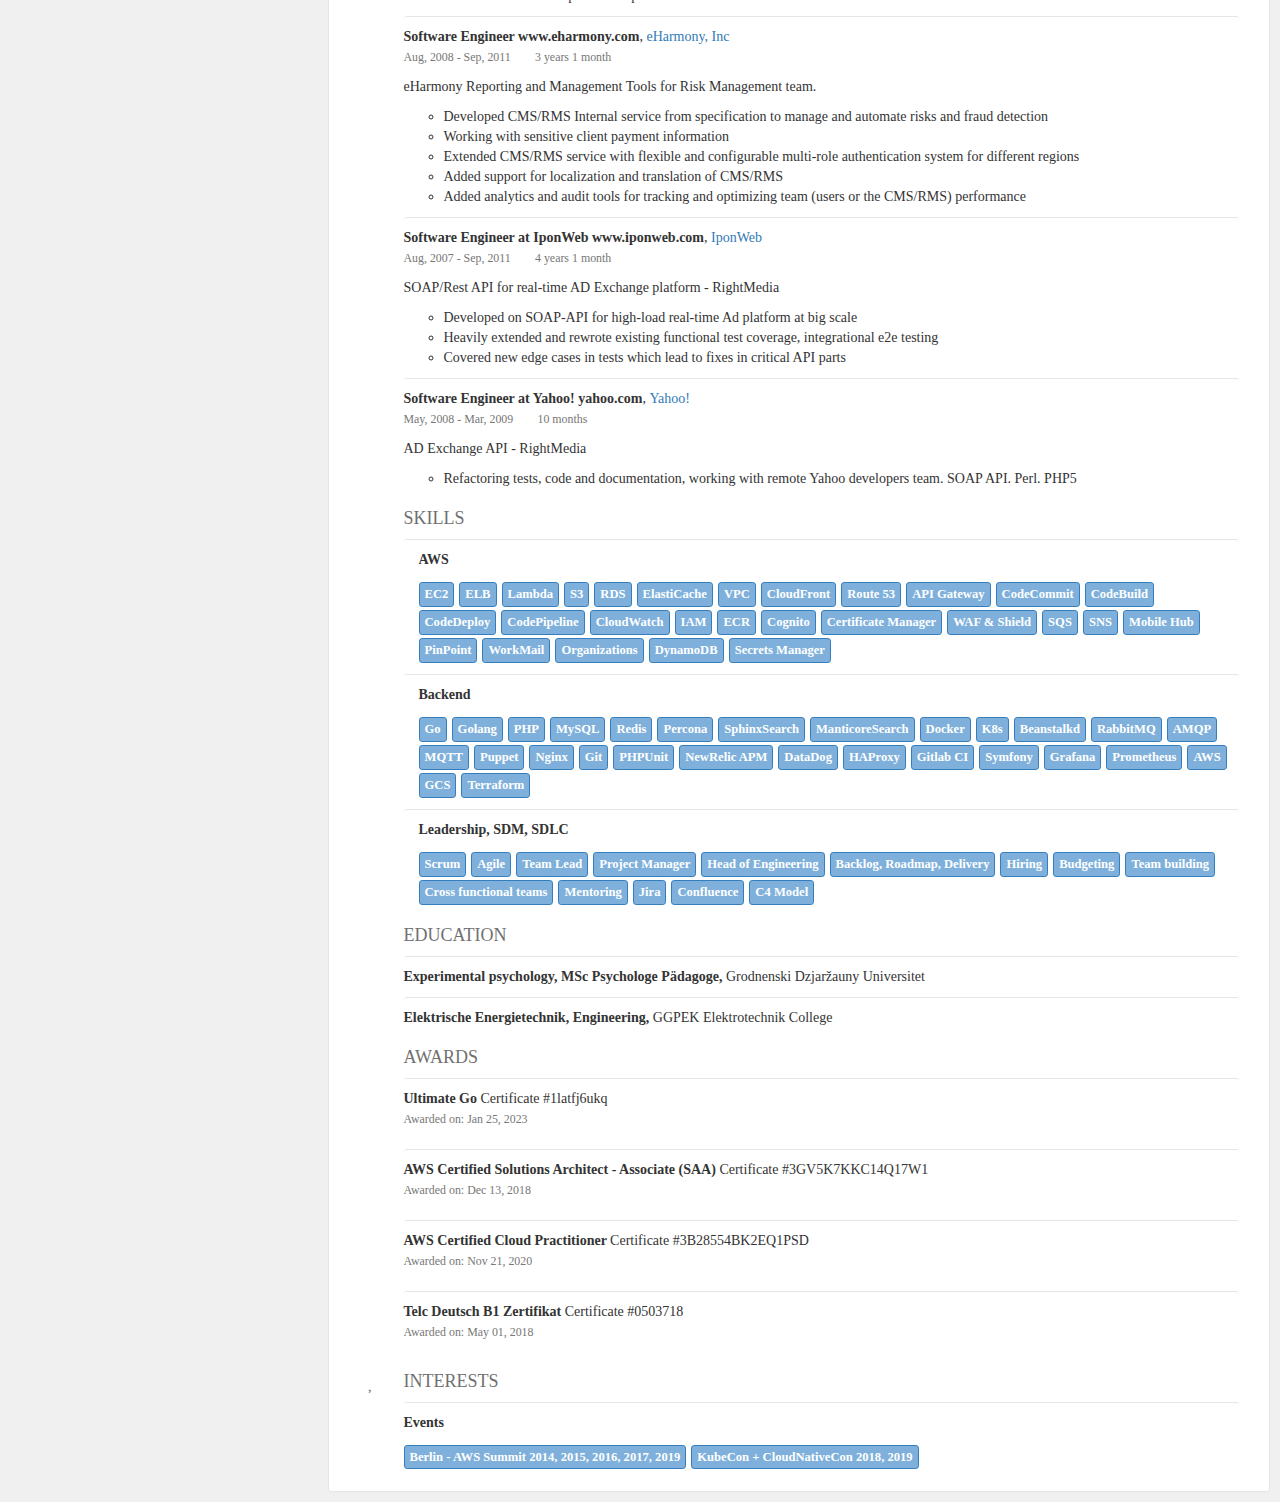
==== commit c9401a56: "update cv" ====
--- a/index.html
+++ b/index.html
@@ -1,11 +1,10 @@
 <!DOCTYPE html><html lang="en"><head>
-
     <meta http-equiv="Content-Type" content="text/html; charset=UTF-8">
     <meta name="HandheldFriendly" content="true" />
     <meta property="fb:admins" content="766454897">
     <meta property="og:title" content="Sergei Shilko CV">
     <meta property="og:type" content="website">
-    <meta name="keywords" content="sshilko sergei sergey shilko engineer">
+    <meta name="keywords" content="sshilko sergei sergey shilko cv">
     <meta property="og:image" csontent="/favicon.ico">
     <link rel="dns-prefetch" href="http://connect.facebook.net/">
     <meta property="og:site_name" content="Sergei Shilko CV">
@@ -13,7 +12,7 @@
     <meta property="og:locale" content="en_US">
     <meta property="fb:app_id" content="644357718911264">
     <meta property="og:title" content="Sergei Shilko CV">
-    <meta property="og:url" content="http://www.sshilko.com">
+    <meta property="og:url" content="https://www.sshilko.com">
     <meta name="google-site-verification" content="q4RBFp6Vd02mYWwWlgpPF39NuxuLxxn4b5GXltnQuCA" />
 
     <meta charset="utf-8"/><meta http-equiv="X-UA-Compatible" content="IE=edge"/><meta name="viewport" content="width=device-width, initial-scale=1"/><title>Sergei Shilko</title><link rel="stylesheet" href="https://maxcdn.bootstrapcdn.com/bootstrap/3.3.6/css/bootstrap.min.css"/><style>@font-face {
@@ -1009,30 +1008,29 @@
     page-break-before: always;
   }
 }
-</style></head><body itemscope="itemscope" itemtype="http://schema.org/Person"><div class="container-fluid"><div class="row main clearfix"><a class="js-floating-nav-trigger floating-nav-trigger" href="#"><i class="icon-bars"></i><span class="close-icon">&times;</span></a><nav class="floating-nav js-floating-nav"><ul class="list-unstyled"><li><a href="#about"><i class="mr-10 icon-board"></i>About</a></li><li><a href="#work-experience"><i class="mr-10 icon-office"></i>Work Experience</a></li><li><a href="#skills"><i class="mr-10 icon-tools"></i>Skills</a></li><li><a href="#education"><i class="mr-10 icon-graduation-cap"></i>Education</a></li><li><a href="#awards"><i class="mr-10 icon-trophy"></i>Awards</a></li><li><a href="#interests"><i class="mr-10 icon-heart"></i>Interests</a></li></ul></nav><section class="col-md-3 card-wrapper profile-card-wrapper affix"><div class="card profile-card"><span class="profile-pic-container"><div class="profile-pic"><img class="media-object img-circle center-block" data-src="holder.js/100x100" alt="Sergei Shilko" src="https://sshilko.com/shilko_avatar.jpg" itemprop="image"/></div><div class="name-and-profession text-center"><h3 itemprop="name"><b>Sergei Shilko</b></h3><h5 class="text-muted" itemprop="jobTitle">Creativity is intelligence having fun - Albert Einstein</h5></div></span><hr/><div class="contact-details clearfix"><div class="detail"><span class="icon"><i class="icon fs-lg icon-location"></i></span><span class="info">Berlin, 12627</span></div><div class="detail"><span class="icon"><i class="icon fs-lg icon-mail"></i></span><span class="info"><a class="link-disguise" href="mailto:contact@sshilko.com" itemprop="email">contact@sshilko.com</a></span></div><div class="detail"><span class="icon"><i class="icon fs-lg icon-link"></i></span><span class="info"><a href="https://sshilko.com" target="_blank">https://sshilko.com</a></span></div><div class="detail"><span class="icon" title="Languages I speak"><i class="icon fs-lg icon-language"></i></span><span class="info">English, German</span></div></div><hr/><div class="social-links text-center"><div><a class="fs-2x social-link link-github icon-github" href="https://github.com/sshilko" target="_blank" data-toggle="tooltip" title="Sergei Shilko on github"></a><a class="fs-2x social-link link-linkedin icon-linkedin" href="https://www.linkedin.com/in/sergeyshilko/" target="_blank" data-toggle="tooltip" title="Sergei Shilko on linkedin"></a><a class="fs-2x social-link link-codepen icon-codepen" href="https://moar.sshilko.com" target="_blank" data-toggle="tooltip" title="Sergei Shilko on codepen"></a></div></div></div></section><section class="col-md-9 card-wrapper pull-right"><div class="card background-card"><h4 class="text-uppercase">Background</h4><hr/><div class="background-details"><div class="detail" id="about"><div class="icon"><i class="fs-lg icon-board"></i><span class="mobile-title">About</span></div><div class="info"><h4 class="title text-uppercase">About</h4><div class="card card-nested"><div class="content mop-wrapper" itemprop="description"><p>I'm engineer with hands-on experience in backends, REST &amp; RPC APIs, AWS cloud certified. Skilled with online social networks, realtime chat, video call, online booking, accounting &amp; billing, search, online payments, fraud &amp; risk systems. Proficient with Docker, AWS, PHP, Golang.</p>
-</div></div></div></div><div class="detail" id="work-experience"><div class="icon"><i class="fs-lg icon-office"></i><span class="mobile-title">Work Experience</span></div><div class="info"><h4 class="title text-uppercase">Work Experience</h4><ul class="list-unstyled clear-margin"><li class="card card-nested clearfix"><div class="content"><p class="clear-margin relative"><i class="icon-circle current-event" rel="tooltip" title="Currently Working" data-placement="left"></i><strong>Senior Software Engineer - Billing &amp; Accounting, Foundations (Go, K8s, AWS, GCP, PHP8) www.messagebird.com</strong>,&nbsp;<a href="https://messagebird.com" target="_blank">MessageBird B.V.</a></p><p class="text-muted"><small><span class="space-right">Jun, 2022 - Present</span></small></p><div class="mop-wrapper space-bottom"><p>Working on foundation services built with Go, K8s, PHP, AWS, GCP: accounts, accounting, billing, payments.</p>
+</style></head><body itemscope="itemscope" itemtype="http://schema.org/Person"><div class="container-fluid"><div class="row main clearfix"><a class="js-floating-nav-trigger floating-nav-trigger" href="#"><i class="icon-bars"></i><span class="close-icon">&times;</span></a><nav class="floating-nav js-floating-nav"><ul class="list-unstyled"><li><a href="#about"><i class="mr-10 icon-board"></i>About</a></li><li><a href="#work-experience"><i class="mr-10 icon-office"></i>Work Experience</a></li><li><a href="#skills"><i class="mr-10 icon-tools"></i>Skills</a></li><li><a href="#education"><i class="mr-10 icon-graduation-cap"></i>Education</a></li><li><a href="#awards"><i class="mr-10 icon-trophy"></i>Awards</a></li><li><a href="#interests"><i class="mr-10 icon-heart"></i>Interests</a></li></ul></nav><section class="col-md-3 card-wrapper profile-card-wrapper affix"><div class="card profile-card"><span class="profile-pic-container"><div class="profile-pic"><img class="media-object img-circle center-block" data-src="holder.js/100x100" alt="Sergei Shilko" src="https://sshilko.com/shilko_avatar.jpg" itemprop="image"/></div><div class="name-and-profession text-center"><h3 itemprop="name"><b>Sergei Shilko</b></h3><h5 class="text-muted" itemprop="jobTitle">Creativity is intelligence having fun - Albert Einstein</h5></div></span><hr/><div class="contact-details clearfix"><div class="detail"><span class="icon"><i class="icon fs-lg icon-location"></i></span><span class="info">Berlin, 12627</span></div><div class="detail"><span class="icon"><i class="icon fs-lg icon-mail"></i></span><span class="info"><a class="link-disguise" href="mailto:sergey.shilko@gmail.com" itemprop="email">sergey.shilko@gmail.com</a></span></div><div class="detail"><span class="icon"><i class="icon fs-lg icon-link"></i></span><span class="info"><a href="https://sshilko.com" target="_blank">https://sshilko.com</a></span></div><div class="detail"><span class="icon" title="Languages I speak"><i class="icon fs-lg icon-language"></i></span><span class="info">English, German</span></div></div><hr/><div class="social-links text-center"><div><a class="fs-2x social-link link-github icon-github" href="https://github.com/sshilko" target="_blank" data-toggle="tooltip" title="Sergei Shilko on github"></a><a class="fs-2x social-link link-linkedin icon-linkedin" href="https://www.linkedin.com/in/sergeyshilko/" target="_blank" data-toggle="tooltip" title="Sergei Shilko on linkedin"></a><a class="fs-2x social-link link-codepen icon-codepen" href="https://moar.sshilko.com" target="_blank" data-toggle="tooltip" title="Sergei Shilko on codepen"></a></div></div></div></section><section class="col-md-9 card-wrapper pull-right"><div class="card background-card"><h4 class="text-uppercase">Background</h4><hr/><div class="background-details"><div class="detail" id="about"><div class="icon"><i class="fs-lg icon-board"></i><span class="mobile-title">About</span></div><div class="info"><h4 class="title text-uppercase">About</h4><div class="card card-nested"><div class="content mop-wrapper" itemprop="description"><p>I'm engineer with hands-on speciality in backends. I designed, built, deployed and added features to social network app, built REST &amp; RPC APIs, proficient with AWS cloud. I designed and built scalable realtime chat, video call, online booking system, search, online payments, fraud &amp; risk systems.</p>
+</div></div></div></div><div class="detail" id="work-experience"><div class="icon"><i class="fs-lg icon-office"></i><span class="mobile-title">Work Experience</span></div><div class="info"><h4 class="title text-uppercase">Work Experience</h4><ul class="list-unstyled clear-margin"><li class="card card-nested clearfix"><div class="content"><p class="clear-margin relative"><i class="icon-circle current-event" rel="tooltip" title="Currently Working" data-placement="left"></i><strong>Senior Software Engineer www.messagebird.com</strong>,&nbsp;<a href="https://messagebird.com" target="_blank">MessageBird B.V.</a></p><p class="text-muted"><small><span class="space-right">Jun, 2022 - Present</span></small></p><div class="mop-wrapper space-bottom"><p>Building scalable foundation services: Golang, K8s, PHP, AWS, GCP, PHP8 for accounts, accounting, billing, payments.</p>
 </div><ul><li class="mop-wrapper"><p>REST APIs, OpenAPI v3, Google GRPC &amp; protobuf APIs both in PHP8 and Golang 1.20</p>
-</li><li class="mop-wrapper"><p>Backend apps for message delivery over different channels: SMS, MMS, Voice, WhatsApp, Viber...</p>
-</li><li class="mop-wrapper"><p>Microservice architecture, platform services, product services, IaC, event bus, api-first, domain-driven design</p>
-</li><li class="mop-wrapper"><p>Customer UI portal improvements to authentication: adopt JWT tokens, reworked containers startup/shutdown, unit-test coverage</p>
-</li><li class="mop-wrapper"><p>Define and adopt SLO, SLI, alerting with Prometheus, Thanos &amp; Graphana dashboards</p>
-</li><li class="mop-wrapper"><p>CP Billing &amp; Accounting runtime with &gt;5000 RPS billing OLTP workers - high load async billing</p>
-</li><li class="mop-wrapper"><p>Optimized high-load billing k8s cluster runtime performance, resulted in 60% cost reduction: opencensus, lightstep, jaeger</p>
-</li><li class="mop-wrapper"><p>Optimized speed of Gitlab CI/CD pipelines for K8s deployments: gitlab, docker, k8s, helm</p>
-</li><li class="mop-wrapper"><p>MEP billing, accounting, invoicing, pricing, quoting features in globally distributed multi-region app: golang/echo.v4, dynamodb/single-table</p>
-</li><li class="mop-wrapper"><p>Accounting security features like 2FA, SSO, reCaptcha, rate-limiting ...</p>
-</li><li class="mop-wrapper"><p>CPQ Quoting and Pricing project: set of APIs for self-serve application for creating custom enterprise sales offers</p>
-</li></ul></div></li><li class="card card-nested clearfix"><div class="content"><p class="clear-margin relative"><strong>Head of Engineering at Tandem Language Exchange App www.tandem.net</strong>,&nbsp;<a href="https://www.tandem.net" target="_blank">Tripod Technlogy GmbH</a></p><p class="text-muted"><small><span class="space-right">Jun, 2016 - Feb, 2022</span><span><i class="icon-clock mr-5"></i>5 years 8 months</span></small></p><div class="mop-wrapper space-bottom"><p>Leaderhip and hands-on role, 1M DAU, 12+ Engineers, 50+ employees, education domain. Microservices applications, grow &amp; manage team, analytics, business continuity. Building and running software at scale.</p>
+</li><li class="mop-wrapper"><p>Developed microservices in platform system, product services, api-first, domain-driven design</p>
+</li><li class="mop-wrapper"><p>Developed Customer WEB/UI self-service portal</p>Experimental psychology,
+</li><li class="mop-wrapper"><p>Designed and implemented SLO/SLI metrics and alerting with Grafana &amp; Prometheus for K8s apps</p>
+</li><li class="mop-wrapper"><p>Optimized Billing cluster runtime &gt;5000 RPS ledger OLTP workers: 60% cost reduction</p>
+</li><li class="mop-wrapper"><p>Implemented runtime metrics with NewRelic, DataDog, OpenCensus, Lightstep, Jaeger</p>
+</li><li class="mop-wrapper"><p>Improved speed of Gitlab CI/CD pipelines for K8s Heml deployments</p>
+</li><li class="mop-wrapper"><p>Golang services in for billing, accounting, invoicing, pricing, quoting in distributed multi-region system: golang/echo.v4, dynamodb/single-table</p>
+</li><li class="mop-wrapper"><p>Improved security by implementing features like 2FA/MFA, SSO, reCaptcha, rate-limiting ...</p>
+</li><li class="mop-wrapper"><p>Contributed to complex CPQ Quoting and Pricing project: enterprise B2B pricing modeling</p>
+</li></ul></div></li><li class="card card-nested clearfix"><div class="content"><p class="clear-margin relative"><strong>Head of Engineering www.tandem.net</strong>,&nbsp;<a href="https://www.tandem.net" target="_blank">Tripod Technlogy GmbH</a></p><p class="text-muted"><small><span class="space-right">Jun, 2016 - Feb, 2022</span><span><i class="icon-clock mr-5"></i>5 years 8 months</span></small></p><div class="mop-wrapper space-bottom"><p>Leaderhip and hands-on role, 1M DAU, 12+ Engineers, 50+ employees, education domain. Microservices applications, grow &amp; manage team, analytics, business continuity. Building and running software at scale.</p>
 </div><ul><li class="mop-wrapper"><p>Scaled backend infrastructure from 1000 RPM to 80000 RPM, from 100kDAU to &gt;1mDAU and &lt;50ms API response time</p>
 </li><li class="mop-wrapper"><p>Scaled backend capacity from 1000's of users to &gt;15M users</p>
 </li><li class="mop-wrapper"><p>Applied cost savings plans and utilized AWS Spot instances to reduce costs by 32%</p>
-</li><li class="mop-wrapper"><p>Hired multiple AI/ML, Data, Backend and devOPS engineers.</p>
+</li><li class="mop-wrapper"><p>Hired multiple Frontend, AI/ML, Data, Backend and devOPS engineers.</p>
 </li><li class="mop-wrapper"><p>Migrated monolithic backend application into 15 independent services</p>
 </li><li class="mop-wrapper"><p>Introduced Golang &amp; AWS Keyspaces/Cassandra, DynamoDB for high-load group chat application storage</p>
 </li><li class="mop-wrapper"><p>Promoted AWS Best Practices, executed AWS Well-Architected framework together with AWS solution architects</p>
-</li><li class="mop-wrapper"><p>Managed &gt;40 EC2 servers across 3 AWS regions, migrated from AWS EC2 Classic to AWS VPC</p>
+</li><li class="mop-wrapper"><p>Maintained all business infrastructure of &gt;40 EC2 servers across 3 AWS regions, migrated from AWS EC2 Classic to AWS VPC</p>
 </li><li class="mop-wrapper"><p>Updated codebase from PHP5 to PHP 7.4, Go 1.14 Docker 19, PHPUnit 9</p>
-</li><li class="mop-wrapper"><p>Supervised development of serverless microservices in Java/Kotlin/Golang &amp; DynamoDB</p>
+</li><li class="mop-wrapper"><p>Supervised development of serverless microservices in Golang &amp; DynamoDB</p>
 </li><li class="mop-wrapper"><p>Split monorepository into &gt;30 separate repositories with separate CI/CD</p>
 </li><li class="mop-wrapper"><p>Executed multiple refactoring projects in code, infrastructure, raw storage and databases</p>
 </li><li class="mop-wrapper"><p>Maintained backend roadmap and technology radar tech-radar.opensource.tandem.net based on ThoughtWorks</p>
@@ -1045,7 +1043,7 @@
 </li><li class="mop-wrapper"><p>Built internal business KPI, retention, engagement and revenue tracking systems</p>
 </li><li class="mop-wrapper"><p>Enforced PHPUnit &amp; integration testing, code reviews &amp; code style policies</p>
 </li><li class="mop-wrapper"><p>Migrated application services into containers (Docker)</p>
-</li></ul></div></li><li class="card card-nested clearfix"><div class="content"><p class="clear-margin relative"><strong>Senior FullStack Software Developer at Tandem Language Exchange App www.tandem.net</strong>,&nbsp;<a href="https://www.tandem.net" target="_blank">Tripod Technlogy GmbH</a></p><p class="text-muted"><small><span class="space-right">Jun, 2013 - Jun, 2016</span><span><i class="icon-clock mr-5"></i>3 years</span></small></p><div class="mop-wrapper space-bottom"><p>Mature backend solutions for audio/video (tele)communications software. Developed public API for mobile clients.</p>
+</li></ul></div></li><li class="card card-nested clearfix"><div class="content"><p class="clear-margin relative"><strong>Senior Software Developer www.tandem.net</strong>,&nbsp;<a href="https://www.tandem.net" target="_blank">Tripod Technlogy GmbH</a></p><p class="text-muted"><small><span class="space-right">Jun, 2013 - Jun, 2016</span><span><i class="icon-clock mr-5"></i>3 years</span></small></p><div class="mop-wrapper space-bottom"><p>Mature backend solutions for audio/video (tele)communications software. Developed public API for mobile clients.</p>
 </div><ul><li class="mop-wrapper"><p>Implemented public API for native mobile clients</p>
 </li><li class="mop-wrapper"><p>Refactored old MVP prototype codebase</p>
 </li><li class="mop-wrapper"><p>Launched first production release 1.0</p>
@@ -1055,24 +1053,24 @@
 </li><li class="mop-wrapper"><p>Implemented PHP framework with open-source components</p>
 </li><li class="mop-wrapper"><p>Reduced API response times from &gt;=2000ms to ~100ms</p>
 </li><li class="mop-wrapper"><p>Implemented critical app functionality: in-app messenger, real-time chat, community live feed, email-reminders, user search and more</p>
-</li></ul></div></li><li class="card card-nested clearfix"><div class="content"><p class="clear-margin relative"><strong>Lead Software Developer at Yangutu LLC meetville.com</strong>,&nbsp;<a href="https://meetville.com/" target="_blank">Yangutu LLC</a></p><p class="text-muted"><small><span class="space-right">Nov, 2011 - Nov, 2012</span><span><i class="icon-clock mr-5"></i>1 year</span></small></p><div class="mop-wrapper space-bottom"><p>Working on web based social network.</p>
+</li></ul></div></li><li class="card card-nested clearfix"><div class="content"><p class="clear-margin relative"><strong>Lead Software Developer meetville.com</strong>,&nbsp;<a href="https://meetville.com/" target="_blank">Yangutu LLC</a></p><p class="text-muted"><small><span class="space-right">Nov, 2011 - Nov, 2012</span><span><i class="icon-clock mr-5"></i>1 year</span></small></p><div class="mop-wrapper space-bottom"><p>Working on web based social network.</p>
 </div><ul><li class="mop-wrapper"><p>Added API for supporting external 3rd party Game-platform add-on's</p>
 </li><li class="mop-wrapper"><p>Added AMF Flex/ActionScript API Server for import/export of data to mobile platform</p>
 </li><li class="mop-wrapper"><p>Added Facebook, Instagram, VK and other social networks integrations</p>
 </li><li class="mop-wrapper"><p>Extended user data import and export API's</p>
-</li></ul></div></li><li class="card card-nested clearfix"><div class="content"><p class="clear-margin relative"><strong>Software Engineer at eHarmony Inc www.eharmony.com</strong>,&nbsp;<a href="https://www.eharmony.com" target="_blank">eHarmony, Inc</a></p><p class="text-muted"><small><span class="space-right">Aug, 2008 - Sep, 2011</span><span><i class="icon-clock mr-5"></i>3 years 1 month</span></small></p><div class="mop-wrapper space-bottom"><p>eHarmony Reporting and Management Tools for Risk Management team.</p>
+</li></ul></div></li><li class="card card-nested clearfix"><div class="content"><p class="clear-margin relative"><strong>Software Engineer www.eharmony.com</strong>,&nbsp;<a href="https://www.eharmony.com" target="_blank">eHarmony, Inc</a></p><p class="text-muted"><small><span class="space-right">Aug, 2008 - Sep, 2011</span><span><i class="icon-clock mr-5"></i>3 years 1 month</span></small></p><div class="mop-wrapper space-bottom"><p>eHarmony Reporting and Management Tools for Risk Management team.</p>
 </div><ul><li class="mop-wrapper"><p>Developed CMS/RMS Internal service from specification to manage and automate risks and fraud detection</p>
 </li><li class="mop-wrapper"><p>Working with sensitive client payment information</p>
 </li><li class="mop-wrapper"><p>Extended CMS/RMS service with flexible and configurable multi-role authentication system for different regions</p>
 </li><li class="mop-wrapper"><p>Added support for localization and translation of CMS/RMS</p>
 </li><li class="mop-wrapper"><p>Added analytics and audit tools for tracking and optimizing team (users or the CMS/RMS) performance</p>
 </li></ul></div></li><li class="card card-nested clearfix"><div class="content"><p class="clear-margin relative"><strong>Software Engineer at IponWeb www.iponweb.com</strong>,&nbsp;<a href="https://www.iponweb.com/" target="_blank">IponWeb</a></p><p class="text-muted"><small><span class="space-right">Aug, 2007 - Sep, 2011</span><span><i class="icon-clock mr-5"></i>4 years 1 month</span></small></p><div class="mop-wrapper space-bottom"><p>SOAP/Rest API for real-time AD Exchange platform - RightMedia</p>
-</div><ul><li class="mop-wrapper"><p>Worked on SOAP-API for high-load real-time advertising platform at scale</p>
-</li><li class="mop-wrapper"><p>Heavily extended and rewrote existing funtional test coverage, integrational e2e testing</p>
-</li><li class="mop-wrapper"><p>Covered many new edge cases in tests which lead to fixes in critical API parts</p>
+</div><ul><li class="mop-wrapper"><p>Developed on SOAP-API for high-load real-time Ad platform at big scale</p>
+</li><li class="mop-wrapper"><p>Heavily extended and rewrote existing functional test coverage, integrational e2e testing</p>
+</li><li class="mop-wrapper"><p>Covered new edge cases in tests which lead to fixes in critical API parts</p>
 </li></ul></div></li><li class="card card-nested clearfix"><div class="content"><p class="clear-margin relative"><strong>Software Engineer at Yahoo! yahoo.com</strong>,&nbsp;<a href="https://yahoo.com" target="_blank">Yahoo!</a></p><p class="text-muted"><small><span class="space-right">May, 2008 - Mar, 2009</span><span><i class="icon-clock mr-5"></i>10 months</span></small></p><div class="mop-wrapper space-bottom"><p>AD Exchange API - RightMedia</p>
 </div><ul><li class="mop-wrapper"><p>Refactoring tests, code and documentation, working with remote Yahoo developers team. SOAP API. Perl. PHP5</p>
-</li></ul></div></li></ul></div></div><div class="detail" id="skills"><div class="icon"><i class="fs-lg icon-tools"></i><span class="mobile-title">Skills</span></div><div class="info"><h4 class="title text-uppercase">Skills</h4><div class="content"><ul class="list-unstyled clear-margin"><li class="card card-nested card-skills"><div class="skill-info"><strong>AWS</strong><div class="space-top labels"><span class="label label-keyword">EC2</span><span class="label label-keyword">ELB</span><span class="label label-keyword">Lambda</span><span class="label label-keyword">S3</span><span class="label label-keyword">RDS</span><span class="label label-keyword">ElastiCache</span><span class="label label-keyword">VPC</span><span class="label label-keyword">CloudFront</span><span class="label label-keyword">Route 53</span><span class="label label-keyword">API Gateway</span><span class="label label-keyword">CodeCommit</span><span class="label label-keyword">CodeBuild</span><span class="label label-keyword">CodeDeploy</span><span class="label label-keyword">CodePipeline</span><span class="label label-keyword">CloudWatch</span><span class="label label-keyword">IAM</span><span class="label label-keyword">ECR</span><span class="label label-keyword">Cognito</span><span class="label label-keyword">Certificate Manager</span><span class="label label-keyword">WAF &amp; Shield</span><span class="label label-keyword">SQS</span><span class="label label-keyword">SNS</span><span class="label label-keyword">Mobile Hub</span><span class="label label-keyword">PinPoint</span><span class="label label-keyword">WorkMail</span><span class="label label-keyword">Organizations</span><span class="label label-keyword">DynamoDB</span><span class="label label-keyword">Secrets Manager</span></div></div></li><li class="card card-nested card-skills"><div class="skill-info"><strong>Backend</strong><div class="space-top labels"><span class="label label-keyword">Golang</span><span class="label label-keyword">PHP</span><span class="label label-keyword">MySQL</span><span class="label label-keyword">Redis</span><span class="label label-keyword">Percona</span><span class="label label-keyword">SphinxSearch</span><span class="label label-keyword">ManticoreSearch</span><span class="label label-keyword">Docker</span><span class="label label-keyword">K8s</span><span class="label label-keyword">Beanstalkd</span><span class="label label-keyword">RabbitMQ</span><span class="label label-keyword">AMQP</span><span class="label label-keyword">MQTT</span><span class="label label-keyword">Puppet</span><span class="label label-keyword">Nginx</span><span class="label label-keyword">Git</span><span class="label label-keyword">PHPUnit</span><span class="label label-keyword">NewRelic APM</span><span class="label label-keyword">DataDog</span><span class="label label-keyword">HAProxy</span><span class="label label-keyword">Gitlab CI</span><span class="label label-keyword">Symfony</span><span class="label label-keyword">Graphana</span><span class="label label-keyword">Prometheus</span><span class="label label-keyword">AWS</span><span class="label label-keyword">GCS</span><span class="label label-keyword">Terraform</span></div></div></li><li class="card card-nested card-skills"><div class="skill-info"><strong>Leadership, SDM, SDLC</strong><div class="space-top labels"><span class="label label-keyword">Scrum</span><span class="label label-keyword">Agile</span><span class="label label-keyword">Team Lead</span><span class="label label-keyword">Project Manager</span><span class="label label-keyword">Head of Engineering</span><span class="label label-keyword">Backlog, Roadmap, Delivery</span><span class="label label-keyword">Hiring</span><span class="label label-keyword">Budgeting</span><span class="label label-keyword">Team building</span><span class="label label-keyword">Cross functional teams</span><span class="label label-keyword">Mentoring</span><span class="label label-keyword">Jira</span><span class="label label-keyword">Confluence</span><span class="label label-keyword">C4 Model</span></div></div></li></ul></div></div></div><div class="detail" id="education"><div class="icon"><i class="fs-lg icon-graduation-cap"></i><span class="mobile-title">Education</span></div><div class="info"><h4 class="title text-uppercase">Education</h4><div class="content"><ul class="list-unstyled clear-margin"><li class="card card-nested"><div class="content"><p class="clear-margin relative"><strong>Experimental psychology, MSc Psychologe Pädagoge,&nbsp;</strong>Grodnenski Dzjaržauny Universitet</p><p class="text-muted clear-margin"><small>Sep, 2005 - Sep, 2010</small></p><i></i></div></li><li class="card card-nested"><div class="content"><p class="clear-margin relative"><strong>Elektrische Energietechnik (Power engineering), Electrical Engineering,&nbsp;</strong>GGPEK Elektrotechnik College</p><p class="text-muted clear-margin"><small>Sep, 2000 - Sep, 2005</small></p><i></i></div></li></ul></div></div></div><div class="detail" id="awards"><div class="icon"><i class="fs-lg icon-trophy"></i><span class="mobile-title">Awards</span></div><div class="info"><h4 class="title text-uppercase">Awards</h4><div class="content"><ul class="list-unstyled clear-margin"><li class="card card-nested"><div class="content"><p class="clear-margin" itemprop="award"><strong>Ultimate Go </strong>Certificate #1latfj6ukq</p><p class="text-muted"><small>Awarded on: Jan 25, 2023</small></p><div class="mop-wrapper"></div></div></li><li class="card card-nested"><div class="content"><p class="clear-margin" itemprop="award"><strong>AWS Certified Solutions Architect - Associate (SAA) </strong>Certificate #3GV5K7KKC14Q17W1</p><p class="text-muted"><small>Awarded on: Dec 13, 2018</small></p><div class="mop-wrapper"></div></div></li><li class="card card-nested"><div class="content"><p class="clear-margin" itemprop="award"><strong>AWS Certified Cloud Practitioner </strong>Certificate #3B28554BK2EQ1PSD</p><p class="text-muted"><small>Awarded on: Nov 21, 2020</small></p><div class="mop-wrapper"></div></div></li><li class="card card-nested"><div class="content"><p class="clear-margin" itemprop="award"><strong>Telc Deutsch B1 Zertifikat </strong>Certificate #0503718</p><p class="text-muted"><small>Awarded on: May 01, 2018</small></p><div class="mop-wrapper"></div></div></li></ul></div></div></div><div class="detail" id="interests"><div class="icon"><i class="fs-lg icon-heart"></i><span class="mobile-title">Interests</span></div><div class="info"><h4 class="title text-uppercase">Interests</h4><div class="content"><ul class="list-unstyled clear-margin"><li class="card card-nested"><p><strong>Events</strong></p><div class="space-top labels"><span class="label label-keyword">Berlin - AWS Summit 2014, 2015, 2016, 2017, 2019</span><span class="label label-keyword">KubeCon + CloudNativeCon 2018, 2019</span></div></li><li class="card card-nested"><p><strong>Podcasts, Forums, Interests</strong></p><div class="space-top labels"><span class="label label-keyword">Golang radio-t.com 2014 - 2021</span><span class="label label-keyword">Habr habr.com 2008 - 2020</span><span class="label label-keyword">AWS Podcast 2016 - 2022</span><span class="label label-keyword">The WAN Show 2019 - 2023</span><span class="label label-keyword">UWP by Umputun 2016 - 2021</span><span class="label label-keyword">Tom's Hardware</span><span class="label label-keyword">agilemanifesto.org</span><span class="label label-keyword">12factor.net</span><span class="label label-keyword">Investment</span><span class="label label-keyword">Startups</span><span class="label label-keyword">Crypto</span></div></li><li class="card card-nested"><p><strong>Reading</strong></p><div class="space-top labels"><span class="label label-keyword">Management</span><span class="label label-keyword">Agile</span><span class="label label-keyword">Scrum</span><span class="label label-keyword">Sci-Fi</span><span class="label label-keyword">Fantasy</span><span class="label label-keyword">Horror</span><span class="label label-keyword">Clean Code</span><span class="label label-keyword">TDD</span><span class="label label-keyword">Architecting for the Cloud</span><span class="label label-keyword">Isaac Asimov</span><span class="label label-keyword">Robert Heinlein</span><span class="label label-keyword">George Orwell</span><span class="label label-keyword">Terry Goodkind</span><span class="label label-keyword">Alan Kuper</span><span class="label label-keyword">Tom DeMarco</span><span class="label label-keyword">Robert Martin: Clean Code: A Handbook of Agile Software Craftsmanship</span><span class="label label-keyword">Adrenaline Junkies and Template Zombies: Understanding Patterns of Project Behavior</span><span class="label label-keyword">Edward Yourdon Death March</span><span class="label label-keyword">Alan Kuper The Inmates Are Running the Asylum</span><span class="label label-keyword">Smart and Gets Things Done: Joel Spolsky`s Concise Guide to Finding the Best Technical Talent</span><span class="label label-keyword">Frederick P. Brooks, The Mythical Man-Month</span><span class="label label-keyword">E. Gamma Design Patterns. Elements of Reusable Object-Oriented Software</span><span class="label label-keyword">J. Hank Rainwater Herding Cats: A Primer for Programmers Who Lead Programmers</span><span class="label label-keyword">Allan Kelly: Xanpan</span><span class="label label-keyword">Designing Data-Intensive Applications: The Big Ideas Behind Reliable, Scalable, and Maintainable System</span><span class="label label-keyword">Jinesh Varia: AWS Architecting for the Cloud: Best practices</span><span class="label label-keyword">The Phoenix Project: A Novel About IT by Gene Kim, Kevin Behr, George Spafford</span><span class="label label-keyword">SCRUM The Art of Doing Twice the Work in Half the Time by Jeff Sutherland</span><span class="label label-keyword">The soul of a new machine by Tracy Kidder</span><span class="label label-keyword">The five dysfunctions of a team: a Leadership fable by Patrick Lencioni</span><span class="label label-keyword">Crossing the chasm: marketing and selling high-tech products to mainstream customers</span><span class="label label-keyword">The Deadline: A Novel about Project Management by Tom DeMarco</span><span class="label label-keyword">Solid Code: Optimizing the Software Development Life Cycle by Donis Marshall and John Bruno</span><span class="label label-keyword">The software development edge: essay on managing successful projects by Joe Marasco</span><span class="label label-keyword">Joel on software by Joel Spolsky</span><span class="label label-keyword">Why software sucks… adn what you can do about it by David S. Platt</span><span class="label label-keyword">Programming Collective Intelligence by Toby Segaran</span><span class="label label-keyword">97 things every software architect should know: collective wisdom from the Experts</span></div></li></ul></div></div></div></div></div></section></div></div><script src="https://ajax.googleapis.com/ajax/libs/jquery/1.11.0/jquery.min.js"></script><script src="https://cdnjs.cloudflare.com/ajax/libs/twitter-bootstrap/3.3.6/js/bootstrap.min.js"></script><script>$(function () {
+</li></ul></div></li></ul></div></div><div class="detail" id="skills"><div class="icon"><i class="fs-lg icon-tools"></i><span class="mobile-title">Skills</span></div><div class="info"><h4 class="title text-uppercase">Skills</h4><div class="content"><ul class="list-unstyled clear-margin"><li class="card card-nested card-skills"><div class="skill-info"><strong>AWS</strong><div class="space-top labels"><span class="label label-keyword">EC2</span><span class="label label-keyword">ELB</span><span class="label label-keyword">Lambda</span><span class="label label-keyword">S3</span><span class="label label-keyword">RDS</span><span class="label label-keyword">ElastiCache</span><span class="label label-keyword">VPC</span><span class="label label-keyword">CloudFront</span><span class="label label-keyword">Route 53</span><span class="label label-keyword">API Gateway</span><span class="label label-keyword">CodeCommit</span><span class="label label-keyword">CodeBuild</span><span class="label label-keyword">CodeDeploy</span><span class="label label-keyword">CodePipeline</span><span class="label label-keyword">CloudWatch</span><span class="label label-keyword">IAM</span><span class="label label-keyword">ECR</span><span class="label label-keyword">Cognito</span><span class="label label-keyword">Certificate Manager</span><span class="label label-keyword">WAF &amp; Shield</span><span class="label label-keyword">SQS</span><span class="label label-keyword">SNS</span><span class="label label-keyword">Mobile Hub</span><span class="label label-keyword">PinPoint</span><span class="label label-keyword">WorkMail</span><span class="label label-keyword">Organizations</span><span class="label label-keyword">DynamoDB</span><span class="label label-keyword">Secrets Manager</span></div></div></li><li class="card card-nested card-skills"><div class="skill-info"><strong>Backend</strong><div class="space-top labels"><span class="label label-keyword">Go</span><span class="label label-keyword">Golang</span><span class="label label-keyword">PHP</span><span class="label label-keyword">MySQL</span><span class="label label-keyword">Redis</span><span class="label label-keyword">Percona</span><span class="label label-keyword">SphinxSearch</span><span class="label label-keyword">ManticoreSearch</span><span class="label label-keyword">Docker</span><span class="label label-keyword">K8s</span><span class="label label-keyword">Beanstalkd</span><span class="label label-keyword">RabbitMQ</span><span class="label label-keyword">AMQP</span><span class="label label-keyword">MQTT</span><span class="label label-keyword">Puppet</span><span class="label label-keyword">Nginx</span><span class="label label-keyword">Git</span><span class="label label-keyword">PHPUnit</span><span class="label label-keyword">NewRelic APM</span><span class="label label-keyword">DataDog</span><span class="label label-keyword">HAProxy</span><span class="label label-keyword">Gitlab CI</span><span class="label label-keyword">Symfony</span><span class="label label-keyword">Grafana</span><span class="label label-keyword">Prometheus</span><span class="label label-keyword">AWS</span><span class="label label-keyword">GCS</span><span class="label label-keyword">Terraform</span></div></div></li><li class="card card-nested card-skills"><div class="skill-info"><strong>Leadership, SDM, SDLC</strong><div class="space-top labels"><span class="label label-keyword">Scrum</span><span class="label label-keyword">Agile</span><span class="label label-keyword">Team Lead</span><span class="label label-keyword">Project Manager</span><span class="label label-keyword">Head of Engineering</span><span class="label label-keyword">Backlog, Roadmap, Delivery</span><span class="label label-keyword">Hiring</span><span class="label label-keyword">Budgeting</span><span class="label label-keyword">Team building</span><span class="label label-keyword">Cross functional teams</span><span class="label label-keyword">Mentoring</span><span class="label label-keyword">Jira</span><span class="label label-keyword">Confluence</span><span class="label label-keyword">C4 Model</span></div></div></li></ul></div></div></div><div class="detail" id="education"><div class="icon"><i class="fs-lg icon-graduation-cap"></i><span class="mobile-title">Education</span></div><div class="info"><h4 class="title text-uppercase">Education</h4><div class="content"><ul class="list-unstyled clear-margin"><li class="card card-nested"><div class="content"><p class="clear-margin relative"><i class="icon-circle current-event" rel="tooltip" title="Currently Pursuing" data-placement="left"></i><strong>Experimental psychology, MSc Psychologe Pädagoge,&nbsp;</strong>Grodnenski Dzjaržauny Universitet</p><p class="text-muted clear-margin"><small></small></p><i></i></div></li><li class="card card-nested"><div class="content"><p class="clear-margin relative"><i class="icon-circle current-event" rel="tooltip" title="Currently Pursuing" data-placement="left"></i><strong>Elektrische Energietechnik, Engineering,&nbsp;</strong>GGPEK Elektrotechnik College</p><p class="text-muted clear-margin"><small></small></p><i></i></div></li></ul></div></div></div><div class="detail" id="awards"><div class="icon"><i class="fs-lg icon-trophy"></i><span class="mobile-title">Awards</span></div><div class="info"><h4 class="title text-uppercase">Awards</h4><div class="content"><ul class="list-unstyled clear-margin"><li class="card card-nested"><div class="content"><p class="clear-margin" itemprop="award"><strong>Ultimate Go </strong>Certificate #1latfj6ukq</p><p class="text-muted"><small>Awarded on: Jan 25, 2023</small></p><div class="mop-wrapper"></div></div></li><li class="card card-nested"><div class="content"><p class="clear-margin" itemprop="award"><strong>AWS Certified Solutions Architect - Associate (SAA) </strong>Certificate #3GV5K7KKC14Q17W1</p><p class="text-muted"><small>Awarded on: Dec 13, 2018</small></p><div class="mop-wrapper"></div></div></li><li class="card card-nested"><div class="content"><p class="clear-margin" itemprop="award"><strong>AWS Certified Cloud Practitioner </strong>Certificate #3B28554BK2EQ1PSD</p><p class="text-muted"><small>Awarded on: Nov 21, 2020</small></p><div class="mop-wrapper"></div></div></li><li class="card card-nested"><div class="content"><p class="clear-margin" itemprop="award"><strong>Telc Deutsch B1 Zertifikat </strong>Certificate #0503718</p><p class="text-muted"><small>Awarded on: May 01, 2018</small></p><div class="mop-wrapper"></div></div></li></ul></div></div></div><div class="detail" id="interests"><div class="icon"><i class="fs-lg icon-heart"></i><span class="mobile-title">Interests</span></div><div class="info"><h4 class="title text-uppercase">Interests</h4><div class="content"><ul class="list-unstyled clear-margin"><li class="card card-nested"><p><strong>Events</strong></p><div class="space-top labels"><span class="label label-keyword">Berlin - AWS Summit 2014, 2015, 2016, 2017, 2019</span><span class="label label-keyword">KubeCon + CloudNativeCon 2018, 2019</span></div></li></ul></div></div></div></div></div></section></div></div><script src="https://ajax.googleapis.com/ajax/libs/jquery/1.11.0/jquery.min.js"></script><script src="https://cdnjs.cloudflare.com/ajax/libs/twitter-bootstrap/3.3.6/js/bootstrap.min.js"></script><script>$(function () {
   var toggleFloatingMenu = function() {
     $( '.js-floating-nav' ).toggleClass( 'is-visible' );
     $( '.js-floating-nav-trigger' ).toggleClass( 'is-open' );
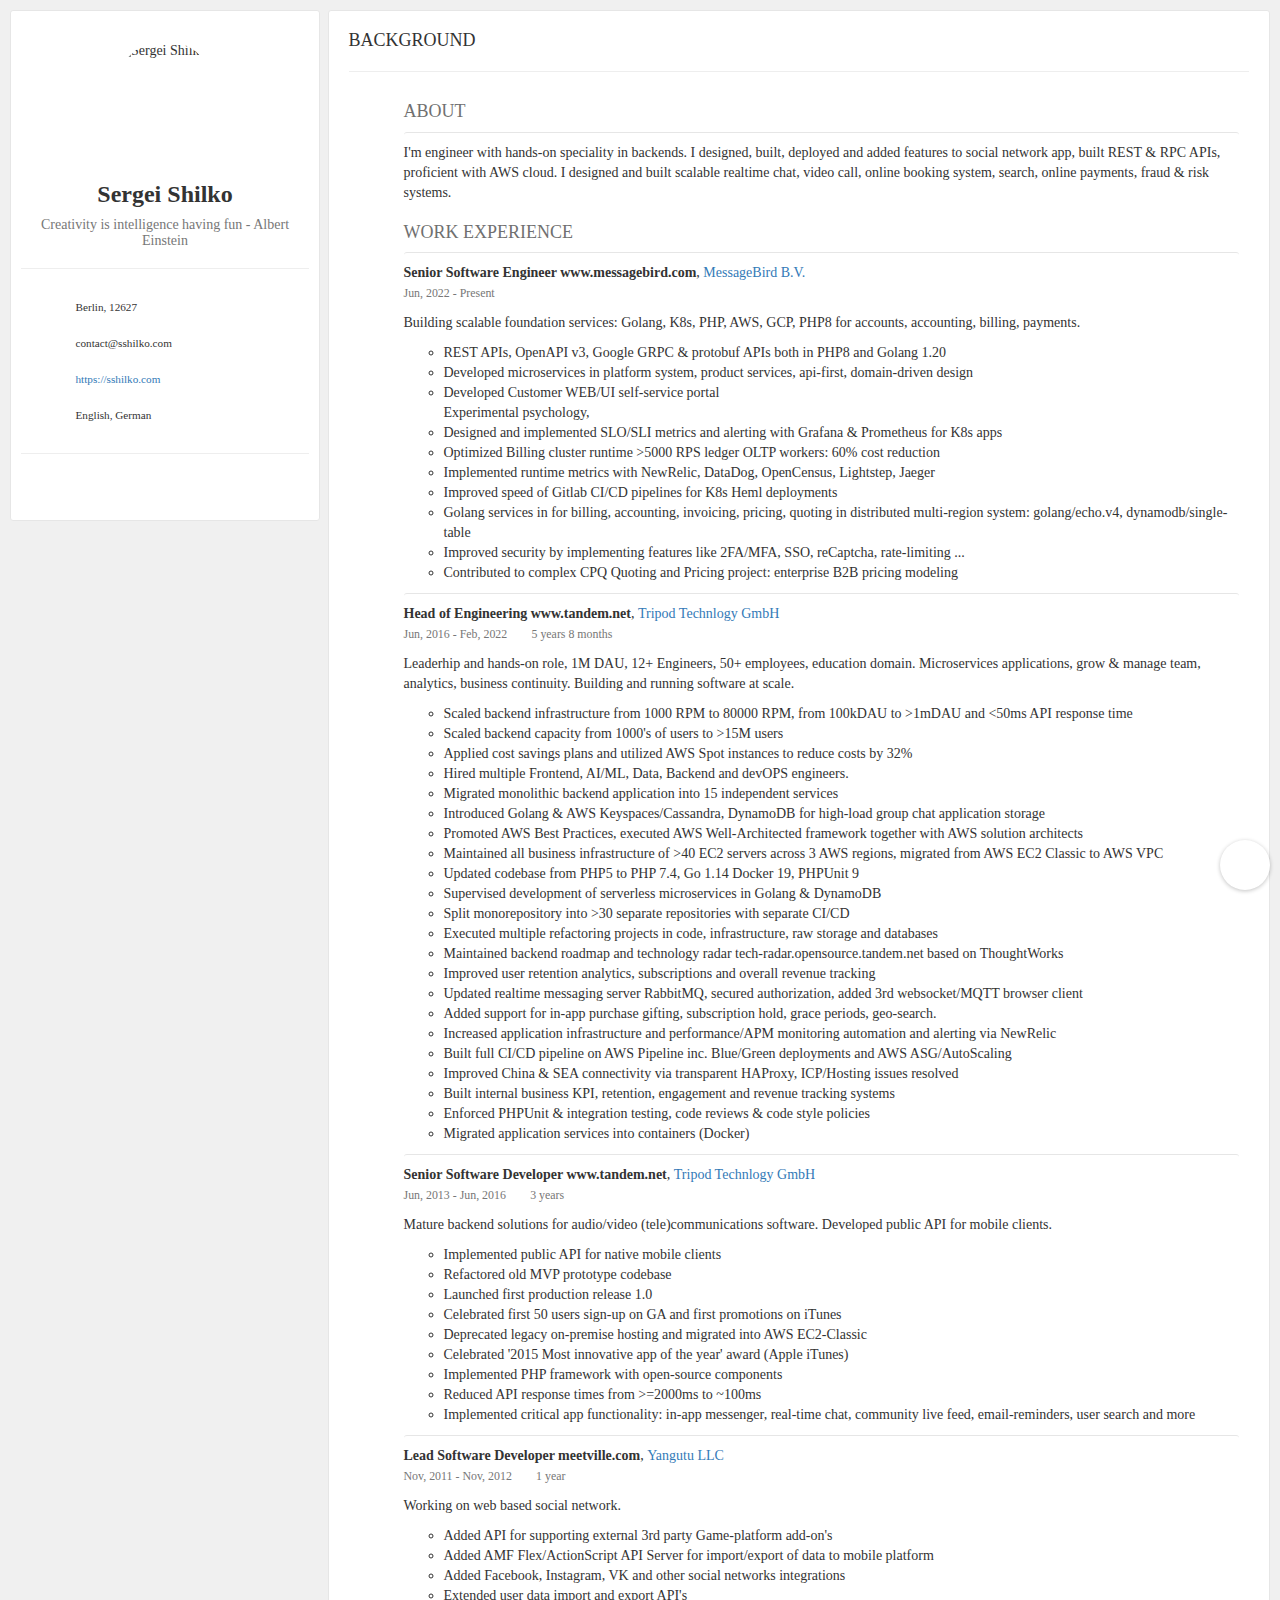
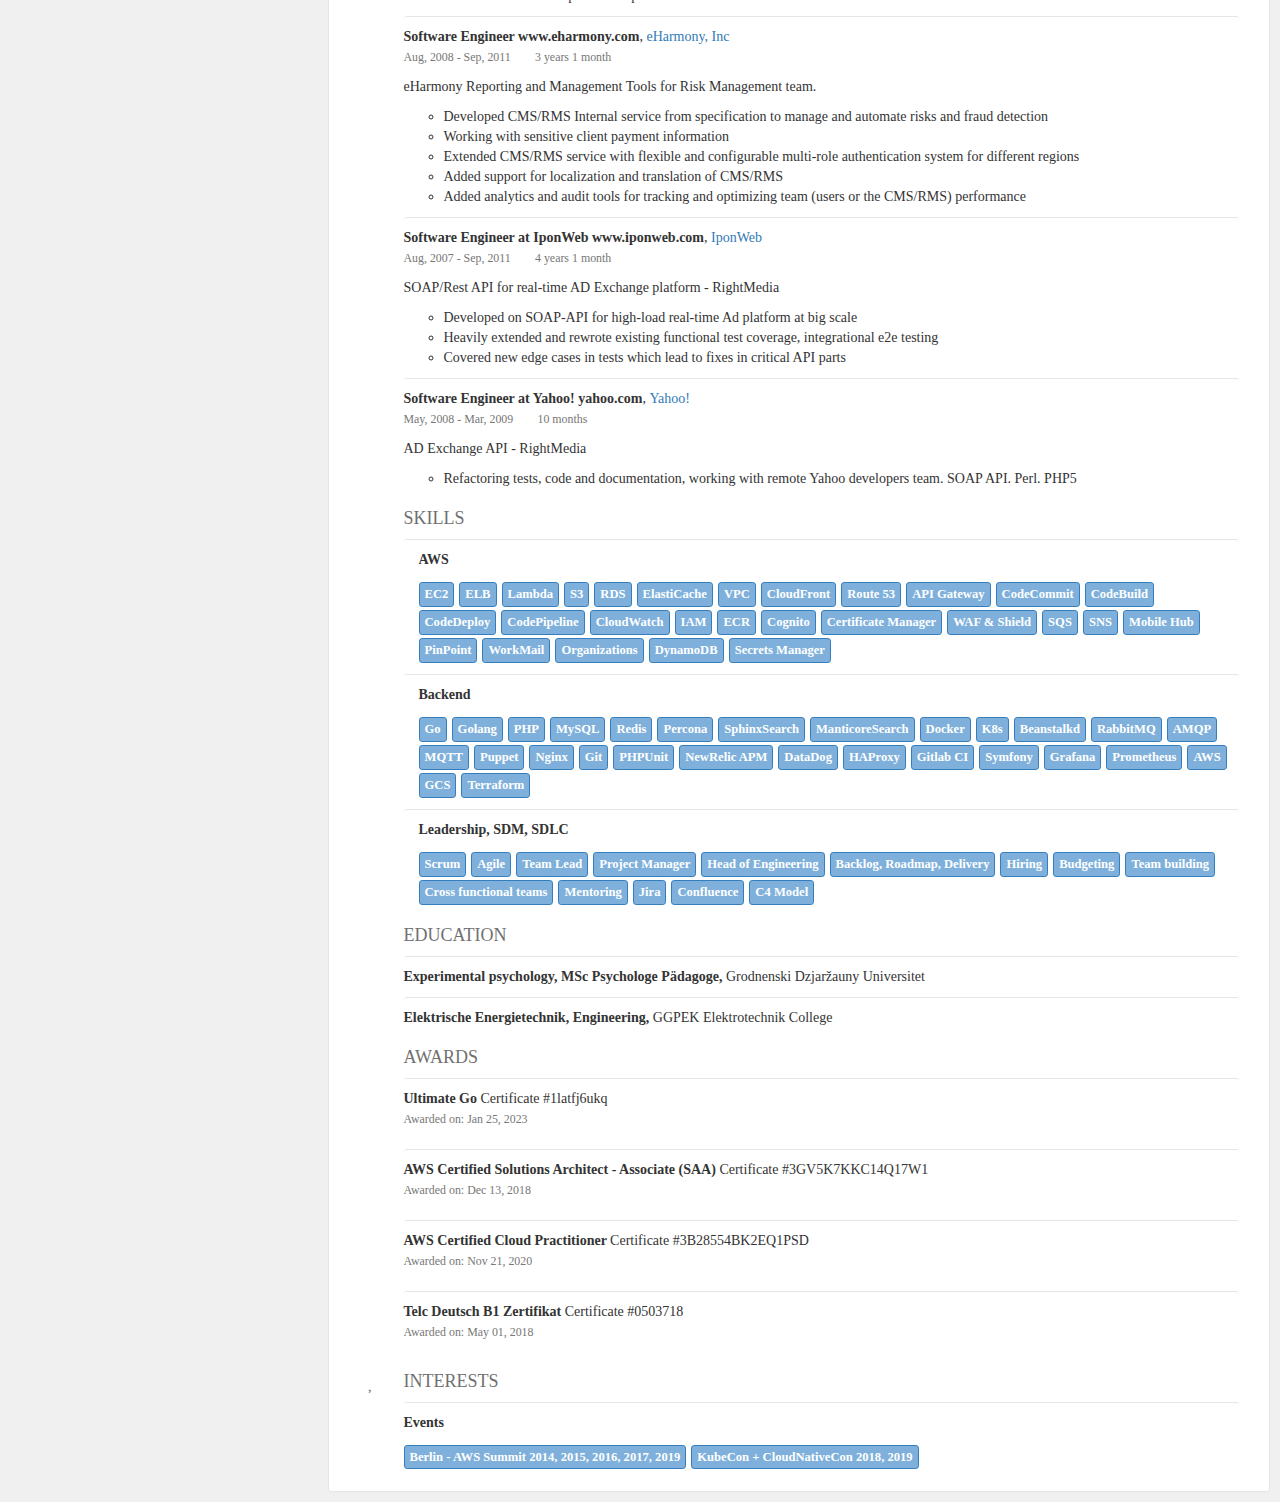
==== commit 567e9f11: "update cv" ====
--- a/index.html
+++ b/index.html
@@ -1008,7 +1008,7 @@
     page-break-before: always;
   }
 }
-</style></head><body itemscope="itemscope" itemtype="http://schema.org/Person"><div class="container-fluid"><div class="row main clearfix"><a class="js-floating-nav-trigger floating-nav-trigger" href="#"><i class="icon-bars"></i><span class="close-icon">&times;</span></a><nav class="floating-nav js-floating-nav"><ul class="list-unstyled"><li><a href="#about"><i class="mr-10 icon-board"></i>About</a></li><li><a href="#work-experience"><i class="mr-10 icon-office"></i>Work Experience</a></li><li><a href="#skills"><i class="mr-10 icon-tools"></i>Skills</a></li><li><a href="#education"><i class="mr-10 icon-graduation-cap"></i>Education</a></li><li><a href="#awards"><i class="mr-10 icon-trophy"></i>Awards</a></li><li><a href="#interests"><i class="mr-10 icon-heart"></i>Interests</a></li></ul></nav><section class="col-md-3 card-wrapper profile-card-wrapper affix"><div class="card profile-card"><span class="profile-pic-container"><div class="profile-pic"><img class="media-object img-circle center-block" data-src="holder.js/100x100" alt="Sergei Shilko" src="https://sshilko.com/shilko_avatar.jpg" itemprop="image"/></div><div class="name-and-profession text-center"><h3 itemprop="name"><b>Sergei Shilko</b></h3><h5 class="text-muted" itemprop="jobTitle">Creativity is intelligence having fun - Albert Einstein</h5></div></span><hr/><div class="contact-details clearfix"><div class="detail"><span class="icon"><i class="icon fs-lg icon-location"></i></span><span class="info">Berlin, 12627</span></div><div class="detail"><span class="icon"><i class="icon fs-lg icon-mail"></i></span><span class="info"><a class="link-disguise" href="mailto:sergey.shilko@gmail.com" itemprop="email">sergey.shilko@gmail.com</a></span></div><div class="detail"><span class="icon"><i class="icon fs-lg icon-link"></i></span><span class="info"><a href="https://sshilko.com" target="_blank">https://sshilko.com</a></span></div><div class="detail"><span class="icon" title="Languages I speak"><i class="icon fs-lg icon-language"></i></span><span class="info">English, German</span></div></div><hr/><div class="social-links text-center"><div><a class="fs-2x social-link link-github icon-github" href="https://github.com/sshilko" target="_blank" data-toggle="tooltip" title="Sergei Shilko on github"></a><a class="fs-2x social-link link-linkedin icon-linkedin" href="https://www.linkedin.com/in/sergeyshilko/" target="_blank" data-toggle="tooltip" title="Sergei Shilko on linkedin"></a><a class="fs-2x social-link link-codepen icon-codepen" href="https://moar.sshilko.com" target="_blank" data-toggle="tooltip" title="Sergei Shilko on codepen"></a></div></div></div></section><section class="col-md-9 card-wrapper pull-right"><div class="card background-card"><h4 class="text-uppercase">Background</h4><hr/><div class="background-details"><div class="detail" id="about"><div class="icon"><i class="fs-lg icon-board"></i><span class="mobile-title">About</span></div><div class="info"><h4 class="title text-uppercase">About</h4><div class="card card-nested"><div class="content mop-wrapper" itemprop="description"><p>I'm engineer with hands-on speciality in backends. I designed, built, deployed and added features to social network app, built REST &amp; RPC APIs, proficient with AWS cloud. I designed and built scalable realtime chat, video call, online booking system, search, online payments, fraud &amp; risk systems.</p>
+</style></head><body itemscope="itemscope" itemtype="http://schema.org/Person"><div class="container-fluid"><div class="row main clearfix"><a class="js-floating-nav-trigger floating-nav-trigger" href="#"><i class="icon-bars"></i><span class="close-icon">&times;</span></a><nav class="floating-nav js-floating-nav"><ul class="list-unstyled"><li><a href="#about"><i class="mr-10 icon-board"></i>About</a></li><li><a href="#work-experience"><i class="mr-10 icon-office"></i>Work Experience</a></li><li><a href="#skills"><i class="mr-10 icon-tools"></i>Skills</a></li><li><a href="#education"><i class="mr-10 icon-graduation-cap"></i>Education</a></li><li><a href="#awards"><i class="mr-10 icon-trophy"></i>Awards</a></li><li><a href="#interests"><i class="mr-10 icon-heart"></i>Interests</a></li></ul></nav><section class="col-md-3 card-wrapper profile-card-wrapper affix"><div class="card profile-card"><span class="profile-pic-container"><div class="profile-pic"><img class="media-object img-circle center-block" data-src="holder.js/100x100" alt="Sergei Shilko" src="https://sshilko.com/shilko_avatar.jpg" itemprop="image"/></div><div class="name-and-profession text-center"><h3 itemprop="name"><b>Sergei Shilko</b></h3><h5 class="text-muted" itemprop="jobTitle">Creativity is intelligence having fun - Albert Einstein</h5></div></span><hr/><div class="contact-details clearfix"><div class="detail"><span class="icon"><i class="icon fs-lg icon-location"></i></span><span class="info">Berlin, 12627</span></div><div class="detail"><span class="icon"><i class="icon fs-lg icon-mail"></i></span><span class="info"><a class="link-disguise" href="mailto:contact@sshilko.com" itemprop="email">contact@sshilko.com</a></span></div><div class="detail"><span class="icon"><i class="icon fs-lg icon-link"></i></span><span class="info"><a href="https://sshilko.com" target="_blank">https://sshilko.com</a></span></div><div class="detail"><span class="icon" title="Languages I speak"><i class="icon fs-lg icon-language"></i></span><span class="info">English, German</span></div></div><hr/><div class="social-links text-center"><div><a class="fs-2x social-link link-github icon-github" href="https://github.com/sshilko" target="_blank" data-toggle="tooltip" title="Sergei Shilko on github"></a><a class="fs-2x social-link link-linkedin icon-linkedin" href="https://www.linkedin.com/in/sergeyshilko/" target="_blank" data-toggle="tooltip" title="Sergei Shilko on linkedin"></a><a class="fs-2x social-link link-codepen icon-codepen" href="https://moar.sshilko.com" target="_blank" data-toggle="tooltip" title="Sergei Shilko on codepen"></a></div></div></div></section><section class="col-md-9 card-wrapper pull-right"><div class="card background-card"><h4 class="text-uppercase">Background</h4><hr/><div class="background-details"><div class="detail" id="about"><div class="icon"><i class="fs-lg icon-board"></i><span class="mobile-title">About</span></div><div class="info"><h4 class="title text-uppercase">About</h4><div class="card card-nested"><div class="content mop-wrapper" itemprop="description"><p>I'm engineer with hands-on speciality in backends. I designed, built, deployed and added features to social network app, built REST &amp; RPC APIs, proficient with AWS cloud. I designed and built scalable realtime chat, video call, online booking system, search, online payments, fraud &amp; risk systems.</p>
 </div></div></div></div><div class="detail" id="work-experience"><div class="icon"><i class="fs-lg icon-office"></i><span class="mobile-title">Work Experience</span></div><div class="info"><h4 class="title text-uppercase">Work Experience</h4><ul class="list-unstyled clear-margin"><li class="card card-nested clearfix"><div class="content"><p class="clear-margin relative"><i class="icon-circle current-event" rel="tooltip" title="Currently Working" data-placement="left"></i><strong>Senior Software Engineer www.messagebird.com</strong>,&nbsp;<a href="https://messagebird.com" target="_blank">MessageBird B.V.</a></p><p class="text-muted"><small><span class="space-right">Jun, 2022 - Present</span></small></p><div class="mop-wrapper space-bottom"><p>Building scalable foundation services: Golang, K8s, PHP, AWS, GCP, PHP8 for accounts, accounting, billing, payments.</p>
 </div><ul><li class="mop-wrapper"><p>REST APIs, OpenAPI v3, Google GRPC &amp; protobuf APIs both in PHP8 and Golang 1.20</p>
 </li><li class="mop-wrapper"><p>Developed microservices in platform system, product services, api-first, domain-driven design</p>
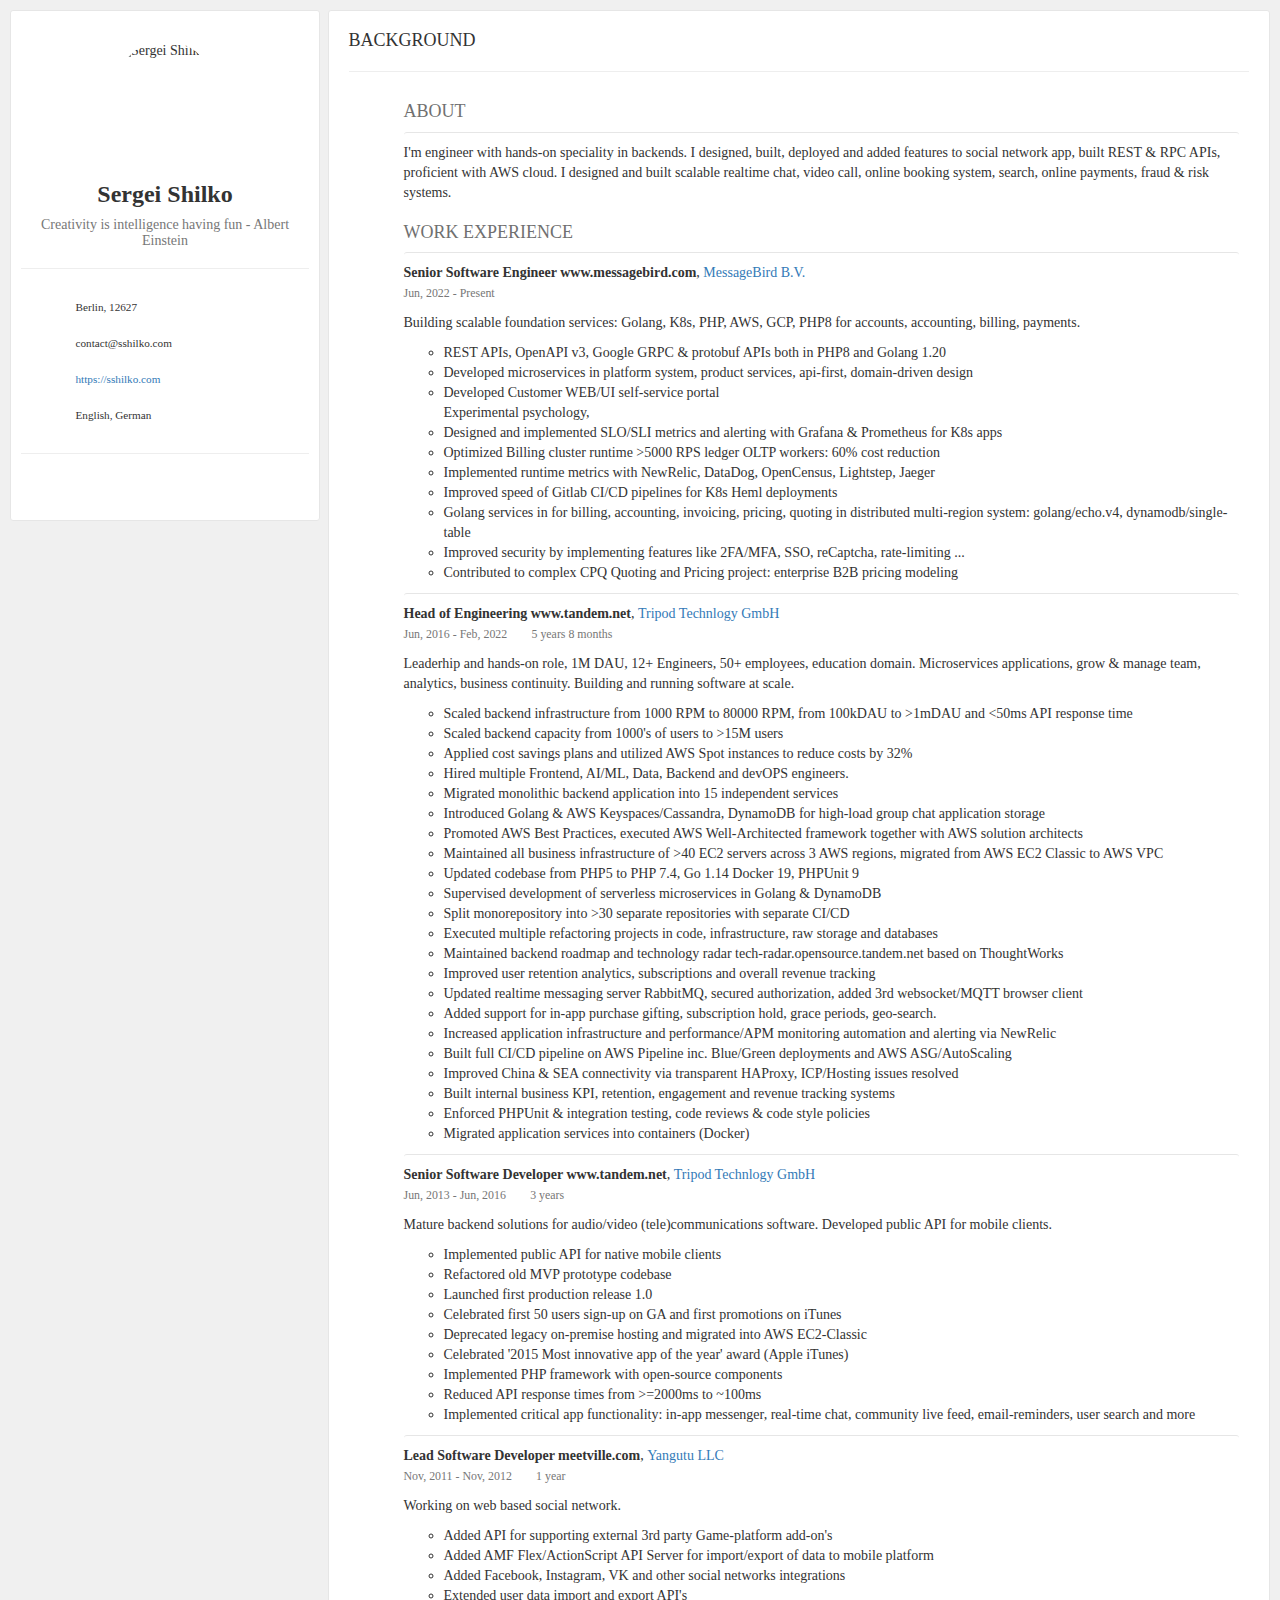
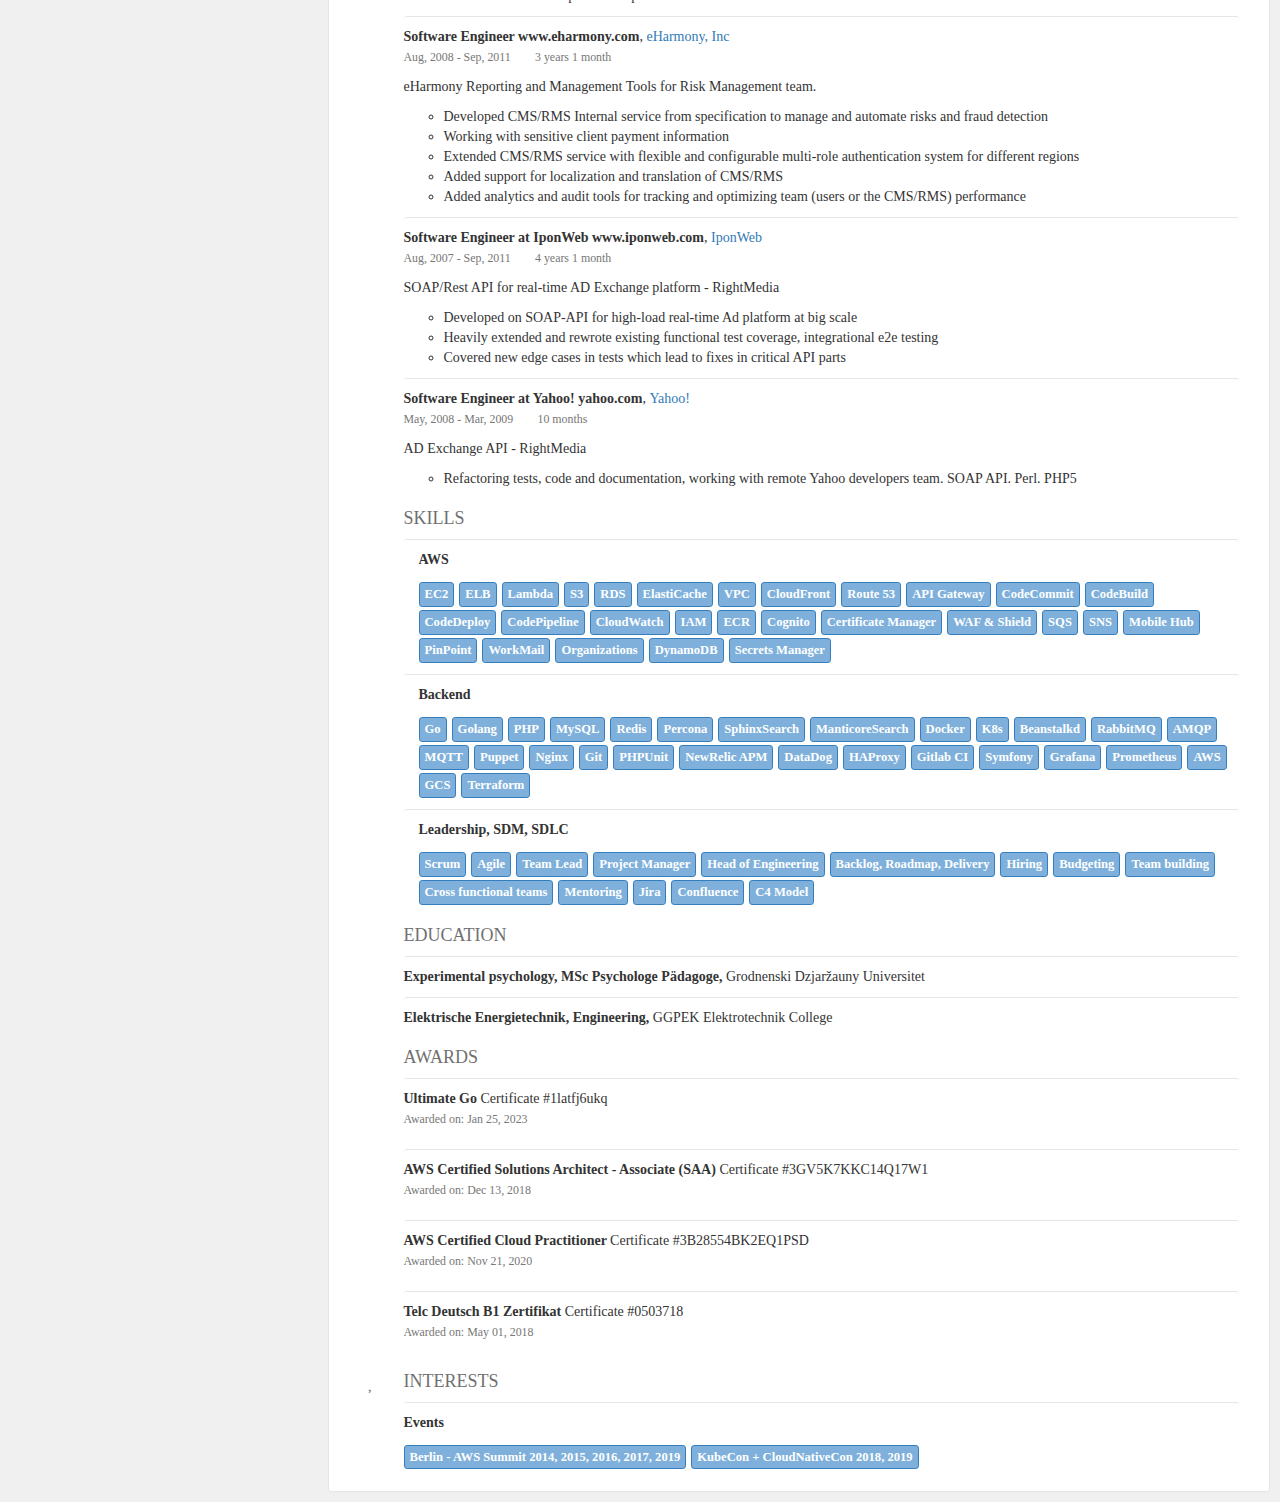
==== commit 0d676279: "hide button" ====
--- a/index.html
+++ b/index.html
@@ -14,6 +14,11 @@
     <meta property="og:title" content="Sergei Shilko CV">
     <meta property="og:url" content="https://www.sshilko.com">
     <meta name="google-site-verification" content="q4RBFp6Vd02mYWwWlgpPF39NuxuLxxn4b5GXltnQuCA" />
+    <style>
+        .js-floating-nav-trigger {
+            display: none !important;
+        }
+    </style>
 
     <meta charset="utf-8"/><meta http-equiv="X-UA-Compatible" content="IE=edge"/><meta name="viewport" content="width=device-width, initial-scale=1"/><title>Sergei Shilko</title><link rel="stylesheet" href="https://maxcdn.bootstrapcdn.com/bootstrap/3.3.6/css/bootstrap.min.css"/><style>@font-face {
   font-family: 'icomoon';
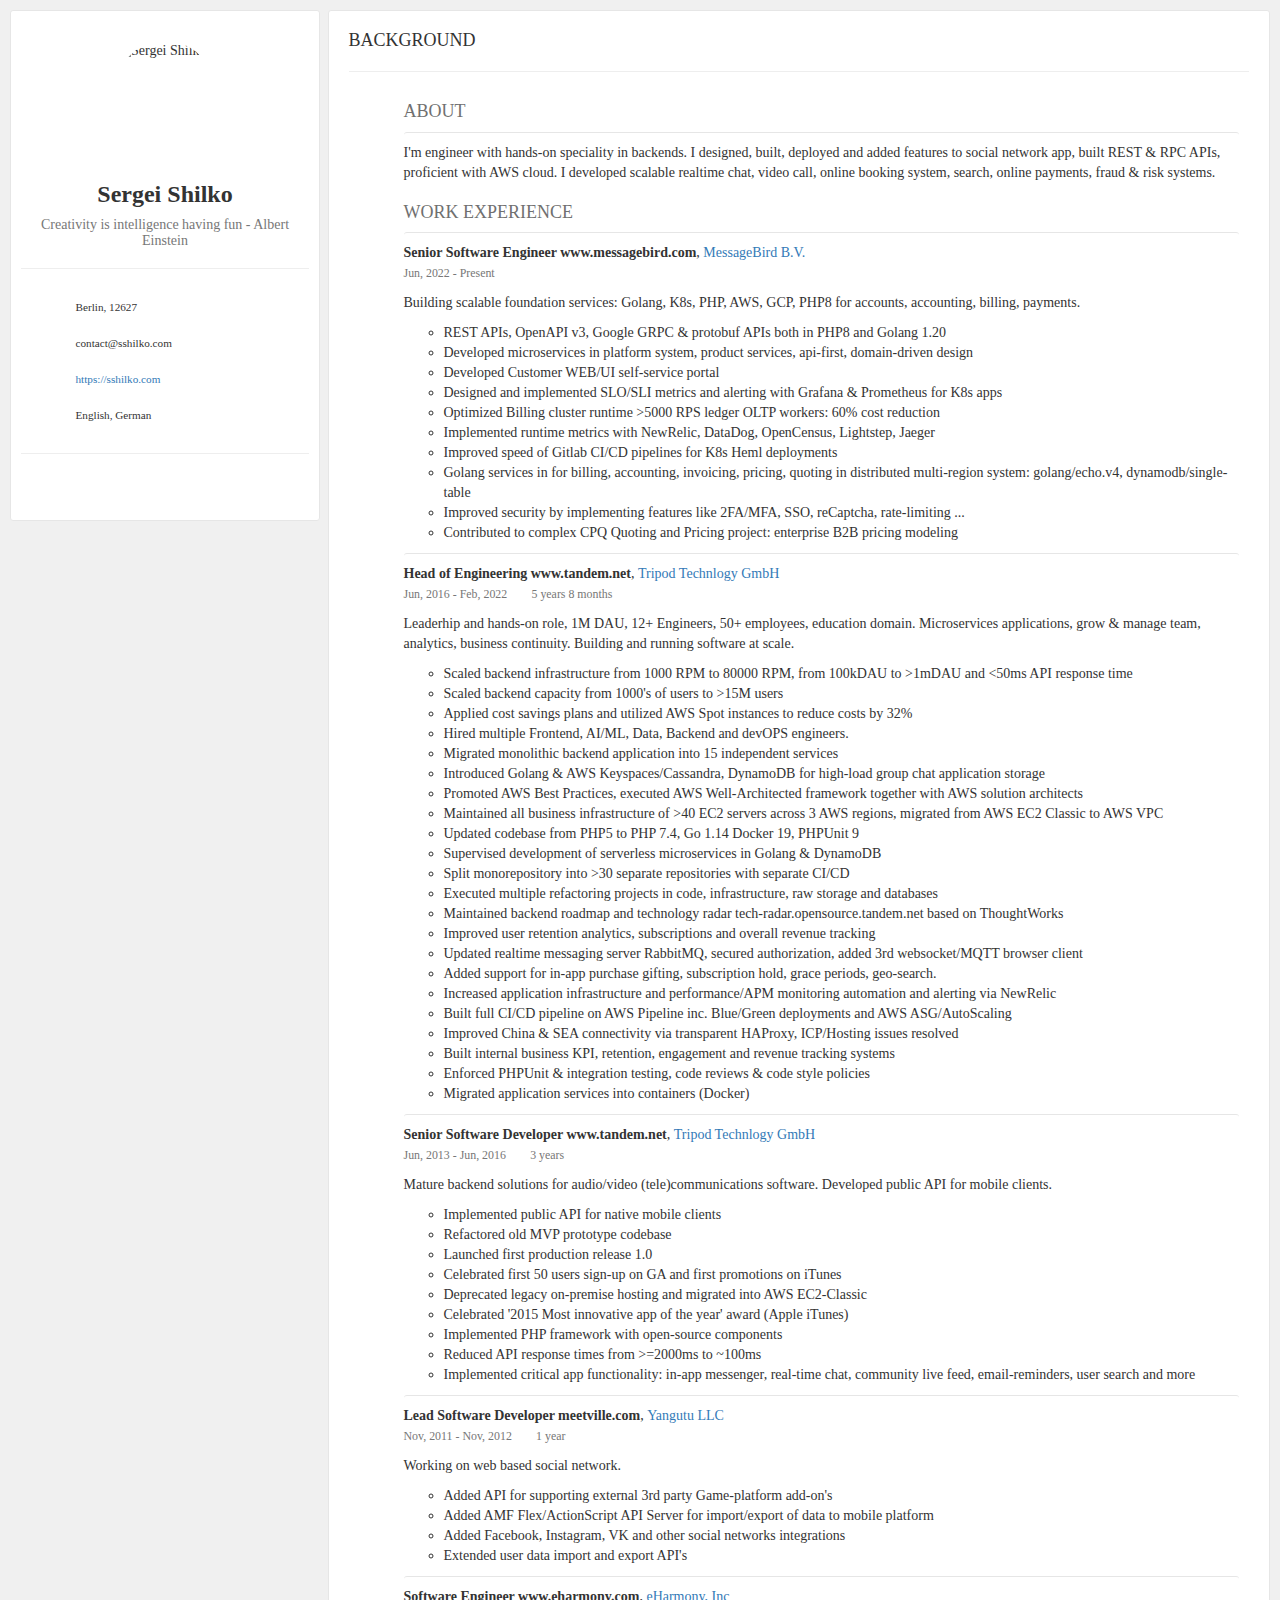
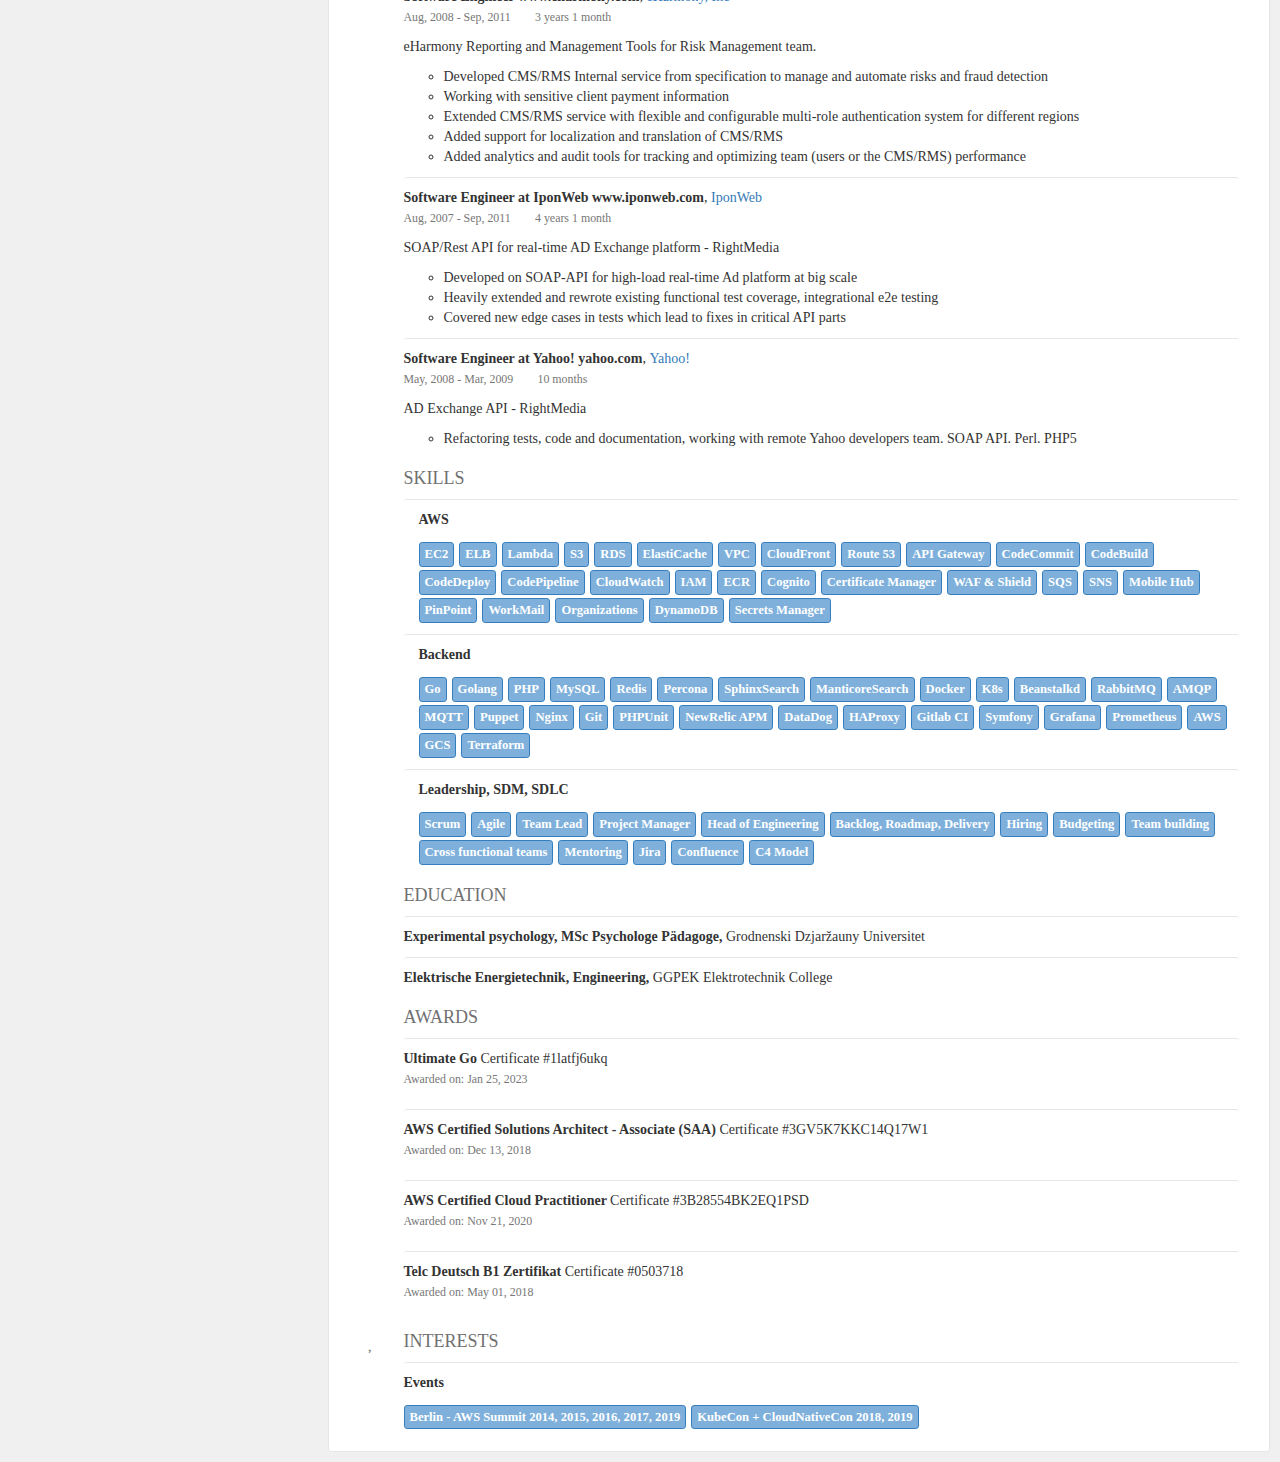
==== commit 18bca46a: "update" ====
--- a/index.html
+++ b/index.html
@@ -1,10 +1,11 @@
 <!DOCTYPE html><html lang="en"><head>
+
     <meta http-equiv="Content-Type" content="text/html; charset=UTF-8">
     <meta name="HandheldFriendly" content="true" />
     <meta property="fb:admins" content="766454897">
     <meta property="og:title" content="Sergei Shilko CV">
     <meta property="og:type" content="website">
-    <meta name="keywords" content="sshilko sergei sergey shilko cv">
+    <meta name="keywords" content="sshilko sergei sergey shilko engineer">
     <meta property="og:image" csontent="/favicon.ico">
     <link rel="dns-prefetch" href="http://connect.facebook.net/">
     <meta property="og:site_name" content="Sergei Shilko CV">
@@ -12,14 +13,13 @@
     <meta property="og:locale" content="en_US">
     <meta property="fb:app_id" content="644357718911264">
     <meta property="og:title" content="Sergei Shilko CV">
-    <meta property="og:url" content="https://www.sshilko.com">
+    <meta property="og:url" content="http://www.sshilko.com">
     <meta name="google-site-verification" content="q4RBFp6Vd02mYWwWlgpPF39NuxuLxxn4b5GXltnQuCA" />
     <style>
         .js-floating-nav-trigger {
             display: none !important;
         }
     </style>
-
     <meta charset="utf-8"/><meta http-equiv="X-UA-Compatible" content="IE=edge"/><meta name="viewport" content="width=device-width, initial-scale=1"/><title>Sergei Shilko</title><link rel="stylesheet" href="https://maxcdn.bootstrapcdn.com/bootstrap/3.3.6/css/bootstrap.min.css"/><style>@font-face {
   font-family: 'icomoon';
   src:  url('fonts/icomoon.eot?z1lat9');
@@ -1013,11 +1013,11 @@
     page-break-before: always;
   }
 }
-</style></head><body itemscope="itemscope" itemtype="http://schema.org/Person"><div class="container-fluid"><div class="row main clearfix"><a class="js-floating-nav-trigger floating-nav-trigger" href="#"><i class="icon-bars"></i><span class="close-icon">&times;</span></a><nav class="floating-nav js-floating-nav"><ul class="list-unstyled"><li><a href="#about"><i class="mr-10 icon-board"></i>About</a></li><li><a href="#work-experience"><i class="mr-10 icon-office"></i>Work Experience</a></li><li><a href="#skills"><i class="mr-10 icon-tools"></i>Skills</a></li><li><a href="#education"><i class="mr-10 icon-graduation-cap"></i>Education</a></li><li><a href="#awards"><i class="mr-10 icon-trophy"></i>Awards</a></li><li><a href="#interests"><i class="mr-10 icon-heart"></i>Interests</a></li></ul></nav><section class="col-md-3 card-wrapper profile-card-wrapper affix"><div class="card profile-card"><span class="profile-pic-container"><div class="profile-pic"><img class="media-object img-circle center-block" data-src="holder.js/100x100" alt="Sergei Shilko" src="https://sshilko.com/shilko_avatar.jpg" itemprop="image"/></div><div class="name-and-profession text-center"><h3 itemprop="name"><b>Sergei Shilko</b></h3><h5 class="text-muted" itemprop="jobTitle">Creativity is intelligence having fun - Albert Einstein</h5></div></span><hr/><div class="contact-details clearfix"><div class="detail"><span class="icon"><i class="icon fs-lg icon-location"></i></span><span class="info">Berlin, 12627</span></div><div class="detail"><span class="icon"><i class="icon fs-lg icon-mail"></i></span><span class="info"><a class="link-disguise" href="mailto:contact@sshilko.com" itemprop="email">contact@sshilko.com</a></span></div><div class="detail"><span class="icon"><i class="icon fs-lg icon-link"></i></span><span class="info"><a href="https://sshilko.com" target="_blank">https://sshilko.com</a></span></div><div class="detail"><span class="icon" title="Languages I speak"><i class="icon fs-lg icon-language"></i></span><span class="info">English, German</span></div></div><hr/><div class="social-links text-center"><div><a class="fs-2x social-link link-github icon-github" href="https://github.com/sshilko" target="_blank" data-toggle="tooltip" title="Sergei Shilko on github"></a><a class="fs-2x social-link link-linkedin icon-linkedin" href="https://www.linkedin.com/in/sergeyshilko/" target="_blank" data-toggle="tooltip" title="Sergei Shilko on linkedin"></a><a class="fs-2x social-link link-codepen icon-codepen" href="https://moar.sshilko.com" target="_blank" data-toggle="tooltip" title="Sergei Shilko on codepen"></a></div></div></div></section><section class="col-md-9 card-wrapper pull-right"><div class="card background-card"><h4 class="text-uppercase">Background</h4><hr/><div class="background-details"><div class="detail" id="about"><div class="icon"><i class="fs-lg icon-board"></i><span class="mobile-title">About</span></div><div class="info"><h4 class="title text-uppercase">About</h4><div class="card card-nested"><div class="content mop-wrapper" itemprop="description"><p>I'm engineer with hands-on speciality in backends. I designed, built, deployed and added features to social network app, built REST &amp; RPC APIs, proficient with AWS cloud. I designed and built scalable realtime chat, video call, online booking system, search, online payments, fraud &amp; risk systems.</p>
+</style></head><body itemscope="itemscope" itemtype="http://schema.org/Person"><div class="container-fluid"><div class="row main clearfix"><a class="js-floating-nav-trigger floating-nav-trigger" href="#"><i class="icon-bars"></i><span class="close-icon">&times;</span></a><nav class="floating-nav js-floating-nav"><ul class="list-unstyled"><li><a href="#about"><i class="mr-10 icon-board"></i>About</a></li><li><a href="#work-experience"><i class="mr-10 icon-office"></i>Work Experience</a></li><li><a href="#skills"><i class="mr-10 icon-tools"></i>Skills</a></li><li><a href="#education"><i class="mr-10 icon-graduation-cap"></i>Education</a></li><li><a href="#awards"><i class="mr-10 icon-trophy"></i>Awards</a></li><li><a href="#interests"><i class="mr-10 icon-heart"></i>Interests</a></li></ul></nav><section class="col-md-3 card-wrapper profile-card-wrapper affix"><div class="card profile-card"><span class="profile-pic-container"><div class="profile-pic"><img class="media-object img-circle center-block" data-src="holder.js/100x100" alt="Sergei Shilko" src="https://sshilko.com/shilko_avatar.jpg" itemprop="image"/></div><div class="name-and-profession text-center"><h3 itemprop="name"><b>Sergei Shilko</b></h3><h5 class="text-muted" itemprop="jobTitle">Creativity is intelligence having fun - Albert Einstein</h5></div></span><hr/><div class="contact-details clearfix"><div class="detail"><span class="icon"><i class="icon fs-lg icon-location"></i></span><span class="info">Berlin, 12627</span></div><div class="detail"><span class="icon"><i class="icon fs-lg icon-mail"></i></span><span class="info"><a class="link-disguise" href="mailto:contact@sshilko.com" itemprop="email">contact@sshilko.com</a></span></div><div class="detail"><span class="icon"><i class="icon fs-lg icon-link"></i></span><span class="info"><a href="https://sshilko.com" target="_blank">https://sshilko.com</a></span></div><div class="detail"><span class="icon" title="Languages I speak"><i class="icon fs-lg icon-language"></i></span><span class="info">English, German</span></div></div><hr/><div class="social-links text-center"><div><a class="fs-2x social-link link-github icon-github" href="https://github.com/sshilko" target="_blank" data-toggle="tooltip" title="Sergei Shilko on github"></a><a class="fs-2x social-link link-linkedin icon-linkedin" href="https://www.linkedin.com/in/sergeyshilko/" target="_blank" data-toggle="tooltip" title="Sergei Shilko on linkedin"></a><a class="fs-2x social-link link-codepen icon-codepen" href="https://moar.sshilko.com" target="_blank" data-toggle="tooltip" title="Sergei Shilko on codepen"></a></div></div></div></section><section class="col-md-9 card-wrapper pull-right"><div class="card background-card"><h4 class="text-uppercase">Background</h4><hr/><div class="background-details"><div class="detail" id="about"><div class="icon"><i class="fs-lg icon-board"></i><span class="mobile-title">About</span></div><div class="info"><h4 class="title text-uppercase">About</h4><div class="card card-nested"><div class="content mop-wrapper" itemprop="description"><p>I'm engineer with hands-on speciality in backends. I designed, built, deployed and added features to social network app, built REST &amp; RPC APIs, proficient with AWS cloud. I developed scalable realtime chat, video call, online booking system, search, online payments, fraud &amp; risk systems.</p>
 </div></div></div></div><div class="detail" id="work-experience"><div class="icon"><i class="fs-lg icon-office"></i><span class="mobile-title">Work Experience</span></div><div class="info"><h4 class="title text-uppercase">Work Experience</h4><ul class="list-unstyled clear-margin"><li class="card card-nested clearfix"><div class="content"><p class="clear-margin relative"><i class="icon-circle current-event" rel="tooltip" title="Currently Working" data-placement="left"></i><strong>Senior Software Engineer www.messagebird.com</strong>,&nbsp;<a href="https://messagebird.com" target="_blank">MessageBird B.V.</a></p><p class="text-muted"><small><span class="space-right">Jun, 2022 - Present</span></small></p><div class="mop-wrapper space-bottom"><p>Building scalable foundation services: Golang, K8s, PHP, AWS, GCP, PHP8 for accounts, accounting, billing, payments.</p>
 </div><ul><li class="mop-wrapper"><p>REST APIs, OpenAPI v3, Google GRPC &amp; protobuf APIs both in PHP8 and Golang 1.20</p>
 </li><li class="mop-wrapper"><p>Developed microservices in platform system, product services, api-first, domain-driven design</p>
-</li><li class="mop-wrapper"><p>Developed Customer WEB/UI self-service portal</p>Experimental psychology,
+</li><li class="mop-wrapper"><p>Developed Customer WEB/UI self-service portal</p>
 </li><li class="mop-wrapper"><p>Designed and implemented SLO/SLI metrics and alerting with Grafana &amp; Prometheus for K8s apps</p>
 </li><li class="mop-wrapper"><p>Optimized Billing cluster runtime &gt;5000 RPS ledger OLTP workers: 60% cost reduction</p>
 </li><li class="mop-wrapper"><p>Implemented runtime metrics with NewRelic, DataDog, OpenCensus, Lightstep, Jaeger</p>
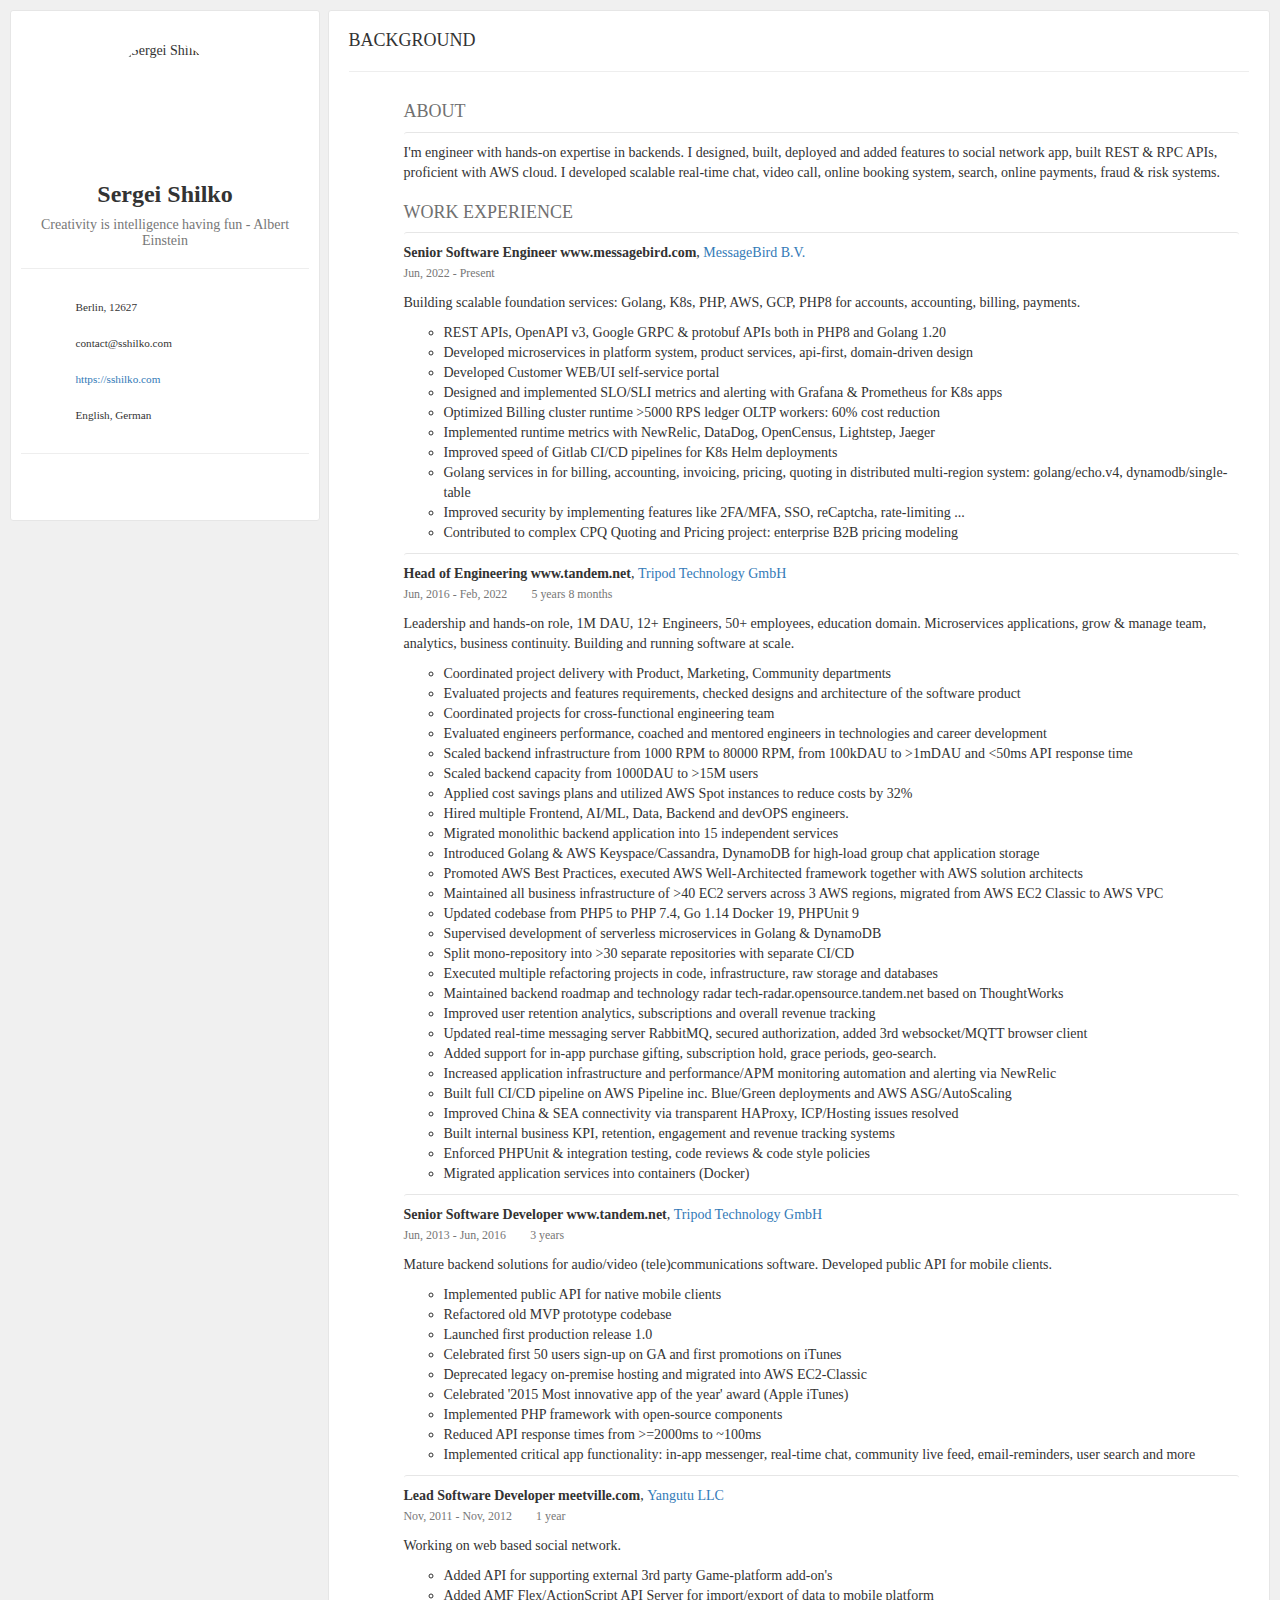
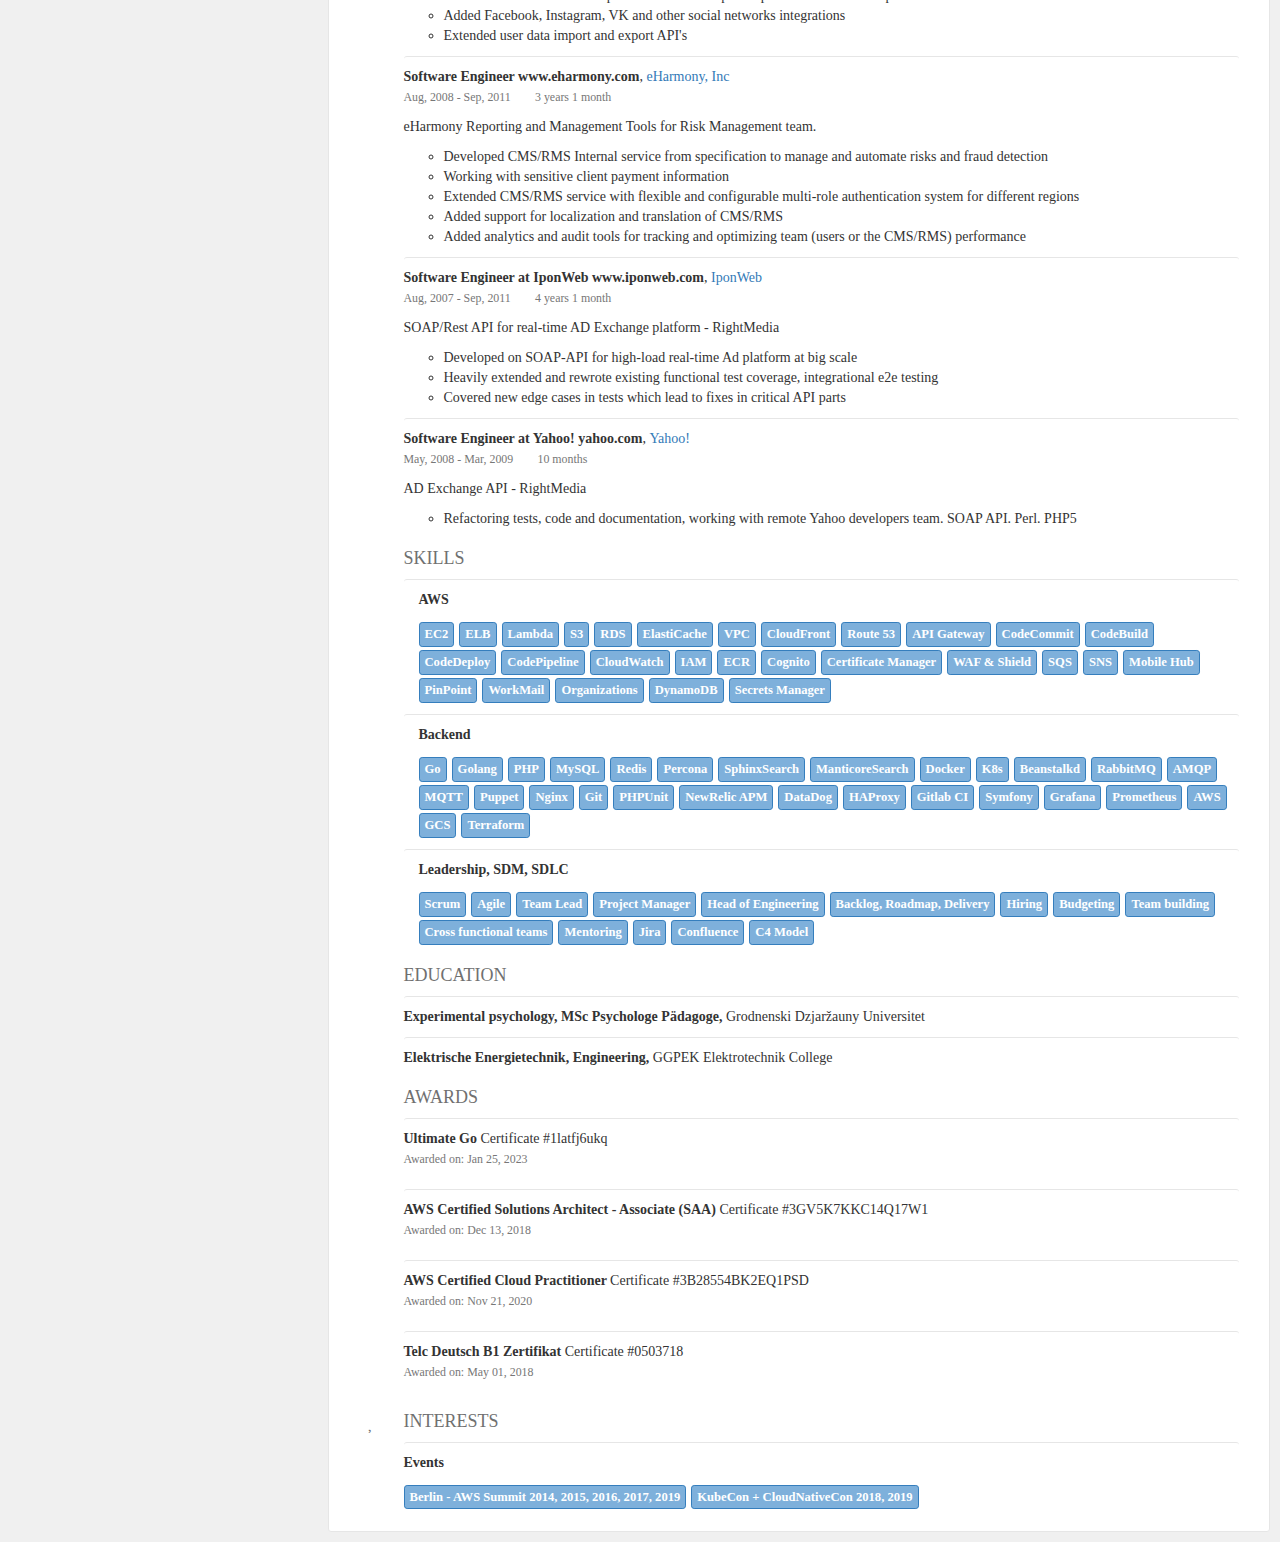
==== commit d6731de2: "fix spelling" ====
--- a/index.html
+++ b/index.html
@@ -20,6 +20,7 @@
             display: none !important;
         }
     </style>
+
     <meta charset="utf-8"/><meta http-equiv="X-UA-Compatible" content="IE=edge"/><meta name="viewport" content="width=device-width, initial-scale=1"/><title>Sergei Shilko</title><link rel="stylesheet" href="https://maxcdn.bootstrapcdn.com/bootstrap/3.3.6/css/bootstrap.min.css"/><style>@font-face {
   font-family: 'icomoon';
   src:  url('fonts/icomoon.eot?z1lat9');
@@ -1013,7 +1014,7 @@
     page-break-before: always;
   }
 }
-</style></head><body itemscope="itemscope" itemtype="http://schema.org/Person"><div class="container-fluid"><div class="row main clearfix"><a class="js-floating-nav-trigger floating-nav-trigger" href="#"><i class="icon-bars"></i><span class="close-icon">&times;</span></a><nav class="floating-nav js-floating-nav"><ul class="list-unstyled"><li><a href="#about"><i class="mr-10 icon-board"></i>About</a></li><li><a href="#work-experience"><i class="mr-10 icon-office"></i>Work Experience</a></li><li><a href="#skills"><i class="mr-10 icon-tools"></i>Skills</a></li><li><a href="#education"><i class="mr-10 icon-graduation-cap"></i>Education</a></li><li><a href="#awards"><i class="mr-10 icon-trophy"></i>Awards</a></li><li><a href="#interests"><i class="mr-10 icon-heart"></i>Interests</a></li></ul></nav><section class="col-md-3 card-wrapper profile-card-wrapper affix"><div class="card profile-card"><span class="profile-pic-container"><div class="profile-pic"><img class="media-object img-circle center-block" data-src="holder.js/100x100" alt="Sergei Shilko" src="https://sshilko.com/shilko_avatar.jpg" itemprop="image"/></div><div class="name-and-profession text-center"><h3 itemprop="name"><b>Sergei Shilko</b></h3><h5 class="text-muted" itemprop="jobTitle">Creativity is intelligence having fun - Albert Einstein</h5></div></span><hr/><div class="contact-details clearfix"><div class="detail"><span class="icon"><i class="icon fs-lg icon-location"></i></span><span class="info">Berlin, 12627</span></div><div class="detail"><span class="icon"><i class="icon fs-lg icon-mail"></i></span><span class="info"><a class="link-disguise" href="mailto:contact@sshilko.com" itemprop="email">contact@sshilko.com</a></span></div><div class="detail"><span class="icon"><i class="icon fs-lg icon-link"></i></span><span class="info"><a href="https://sshilko.com" target="_blank">https://sshilko.com</a></span></div><div class="detail"><span class="icon" title="Languages I speak"><i class="icon fs-lg icon-language"></i></span><span class="info">English, German</span></div></div><hr/><div class="social-links text-center"><div><a class="fs-2x social-link link-github icon-github" href="https://github.com/sshilko" target="_blank" data-toggle="tooltip" title="Sergei Shilko on github"></a><a class="fs-2x social-link link-linkedin icon-linkedin" href="https://www.linkedin.com/in/sergeyshilko/" target="_blank" data-toggle="tooltip" title="Sergei Shilko on linkedin"></a><a class="fs-2x social-link link-codepen icon-codepen" href="https://moar.sshilko.com" target="_blank" data-toggle="tooltip" title="Sergei Shilko on codepen"></a></div></div></div></section><section class="col-md-9 card-wrapper pull-right"><div class="card background-card"><h4 class="text-uppercase">Background</h4><hr/><div class="background-details"><div class="detail" id="about"><div class="icon"><i class="fs-lg icon-board"></i><span class="mobile-title">About</span></div><div class="info"><h4 class="title text-uppercase">About</h4><div class="card card-nested"><div class="content mop-wrapper" itemprop="description"><p>I'm engineer with hands-on speciality in backends. I designed, built, deployed and added features to social network app, built REST &amp; RPC APIs, proficient with AWS cloud. I developed scalable realtime chat, video call, online booking system, search, online payments, fraud &amp; risk systems.</p>
+</style></head><body itemscope="itemscope" itemtype="http://schema.org/Person"><div class="container-fluid"><div class="row main clearfix"><a class="js-floating-nav-trigger floating-nav-trigger" href="#"><i class="icon-bars"></i><span class="close-icon">&times;</span></a><nav class="floating-nav js-floating-nav"><ul class="list-unstyled"><li><a href="#about"><i class="mr-10 icon-board"></i>About</a></li><li><a href="#work-experience"><i class="mr-10 icon-office"></i>Work Experience</a></li><li><a href="#skills"><i class="mr-10 icon-tools"></i>Skills</a></li><li><a href="#education"><i class="mr-10 icon-graduation-cap"></i>Education</a></li><li><a href="#awards"><i class="mr-10 icon-trophy"></i>Awards</a></li><li><a href="#interests"><i class="mr-10 icon-heart"></i>Interests</a></li></ul></nav><section class="col-md-3 card-wrapper profile-card-wrapper affix"><div class="card profile-card"><span class="profile-pic-container"><div class="profile-pic"><img class="media-object img-circle center-block" data-src="holder.js/100x100" alt="Sergei Shilko" src="https://sshilko.com/shilko_avatar.jpg" itemprop="image"/></div><div class="name-and-profession text-center"><h3 itemprop="name"><b>Sergei Shilko</b></h3><h5 class="text-muted" itemprop="jobTitle">Creativity is intelligence having fun - Albert Einstein</h5></div></span><hr/><div class="contact-details clearfix"><div class="detail"><span class="icon"><i class="icon fs-lg icon-location"></i></span><span class="info">Berlin, 12627</span></div><div class="detail"><span class="icon"><i class="icon fs-lg icon-mail"></i></span><span class="info"><a class="link-disguise" href="mailto:contact@sshilko.com" itemprop="email">contact@sshilko.com</a></span></div><div class="detail"><span class="icon"><i class="icon fs-lg icon-link"></i></span><span class="info"><a href="https://sshilko.com" target="_blank">https://sshilko.com</a></span></div><div class="detail"><span class="icon" title="Languages I speak"><i class="icon fs-lg icon-language"></i></span><span class="info">English, German</span></div></div><hr/><div class="social-links text-center"><div><a class="fs-2x social-link link-github icon-github" href="https://github.com/sshilko" target="_blank" data-toggle="tooltip" title="Sergei Shilko on github"></a><a class="fs-2x social-link link-linkedin icon-linkedin" href="https://www.linkedin.com/in/sergeyshilko/" target="_blank" data-toggle="tooltip" title="Sergei Shilko on linkedin"></a><a class="fs-2x social-link link-codepen icon-codepen" href="https://moar.sshilko.com" target="_blank" data-toggle="tooltip" title="Sergei Shilko on codepen"></a></div></div></div></section><section class="col-md-9 card-wrapper pull-right"><div class="card background-card"><h4 class="text-uppercase">Background</h4><hr/><div class="background-details"><div class="detail" id="about"><div class="icon"><i class="fs-lg icon-board"></i><span class="mobile-title">About</span></div><div class="info"><h4 class="title text-uppercase">About</h4><div class="card card-nested"><div class="content mop-wrapper" itemprop="description"><p>I'm engineer with hands-on expertise in backends. I designed, built, deployed and added features to social network app, built REST &amp; RPC APIs, proficient with AWS cloud. I developed scalable real-time chat, video call, online booking system, search, online payments, fraud &amp; risk systems.</p>
 </div></div></div></div><div class="detail" id="work-experience"><div class="icon"><i class="fs-lg icon-office"></i><span class="mobile-title">Work Experience</span></div><div class="info"><h4 class="title text-uppercase">Work Experience</h4><ul class="list-unstyled clear-margin"><li class="card card-nested clearfix"><div class="content"><p class="clear-margin relative"><i class="icon-circle current-event" rel="tooltip" title="Currently Working" data-placement="left"></i><strong>Senior Software Engineer www.messagebird.com</strong>,&nbsp;<a href="https://messagebird.com" target="_blank">MessageBird B.V.</a></p><p class="text-muted"><small><span class="space-right">Jun, 2022 - Present</span></small></p><div class="mop-wrapper space-bottom"><p>Building scalable foundation services: Golang, K8s, PHP, AWS, GCP, PHP8 for accounts, accounting, billing, payments.</p>
 </div><ul><li class="mop-wrapper"><p>REST APIs, OpenAPI v3, Google GRPC &amp; protobuf APIs both in PHP8 and Golang 1.20</p>
 </li><li class="mop-wrapper"><p>Developed microservices in platform system, product services, api-first, domain-driven design</p>
@@ -1021,26 +1022,30 @@
 </li><li class="mop-wrapper"><p>Designed and implemented SLO/SLI metrics and alerting with Grafana &amp; Prometheus for K8s apps</p>
 </li><li class="mop-wrapper"><p>Optimized Billing cluster runtime &gt;5000 RPS ledger OLTP workers: 60% cost reduction</p>
 </li><li class="mop-wrapper"><p>Implemented runtime metrics with NewRelic, DataDog, OpenCensus, Lightstep, Jaeger</p>
-</li><li class="mop-wrapper"><p>Improved speed of Gitlab CI/CD pipelines for K8s Heml deployments</p>
+</li><li class="mop-wrapper"><p>Improved speed of Gitlab CI/CD pipelines for K8s Helm deployments</p>
 </li><li class="mop-wrapper"><p>Golang services in for billing, accounting, invoicing, pricing, quoting in distributed multi-region system: golang/echo.v4, dynamodb/single-table</p>
 </li><li class="mop-wrapper"><p>Improved security by implementing features like 2FA/MFA, SSO, reCaptcha, rate-limiting ...</p>
 </li><li class="mop-wrapper"><p>Contributed to complex CPQ Quoting and Pricing project: enterprise B2B pricing modeling</p>
-</li></ul></div></li><li class="card card-nested clearfix"><div class="content"><p class="clear-margin relative"><strong>Head of Engineering www.tandem.net</strong>,&nbsp;<a href="https://www.tandem.net" target="_blank">Tripod Technlogy GmbH</a></p><p class="text-muted"><small><span class="space-right">Jun, 2016 - Feb, 2022</span><span><i class="icon-clock mr-5"></i>5 years 8 months</span></small></p><div class="mop-wrapper space-bottom"><p>Leaderhip and hands-on role, 1M DAU, 12+ Engineers, 50+ employees, education domain. Microservices applications, grow &amp; manage team, analytics, business continuity. Building and running software at scale.</p>
-</div><ul><li class="mop-wrapper"><p>Scaled backend infrastructure from 1000 RPM to 80000 RPM, from 100kDAU to &gt;1mDAU and &lt;50ms API response time</p>
-</li><li class="mop-wrapper"><p>Scaled backend capacity from 1000's of users to &gt;15M users</p>
+</li></ul></div></li><li class="card card-nested clearfix"><div class="content"><p class="clear-margin relative"><strong>Head of Engineering www.tandem.net</strong>,&nbsp;<a href="https://www.tandem.net" target="_blank">Tripod Technology GmbH</a></p><p class="text-muted"><small><span class="space-right">Jun, 2016 - Feb, 2022</span><span><i class="icon-clock mr-5"></i>5 years 8 months</span></small></p><div class="mop-wrapper space-bottom"><p>Leadership and hands-on role, 1M DAU, 12+ Engineers, 50+ employees, education domain. Microservices applications, grow &amp; manage team, analytics, business continuity. Building and running software at scale.</p>
+</div><ul><li class="mop-wrapper"><p>Coordinated project delivery with Product, Marketing, Community departments</p>
+</li><li class="mop-wrapper"><p>Evaluated projects and features requirements, checked designs and architecture of the software product</p>
+</li><li class="mop-wrapper"><p>Coordinated projects for cross-functional engineering team</p>
+</li><li class="mop-wrapper"><p>Evaluated engineers performance, coached and mentored engineers in technologies and career development</p>
+</li><li class="mop-wrapper"><p>Scaled backend infrastructure from 1000 RPM to 80000 RPM, from 100kDAU to &gt;1mDAU and &lt;50ms API response time</p>
+</li><li class="mop-wrapper"><p>Scaled backend capacity from 1000DAU to &gt;15M users</p>
 </li><li class="mop-wrapper"><p>Applied cost savings plans and utilized AWS Spot instances to reduce costs by 32%</p>
 </li><li class="mop-wrapper"><p>Hired multiple Frontend, AI/ML, Data, Backend and devOPS engineers.</p>
 </li><li class="mop-wrapper"><p>Migrated monolithic backend application into 15 independent services</p>
-</li><li class="mop-wrapper"><p>Introduced Golang &amp; AWS Keyspaces/Cassandra, DynamoDB for high-load group chat application storage</p>
+</li><li class="mop-wrapper"><p>Introduced Golang &amp; AWS Keyspace/Cassandra, DynamoDB for high-load group chat application storage</p>
 </li><li class="mop-wrapper"><p>Promoted AWS Best Practices, executed AWS Well-Architected framework together with AWS solution architects</p>
 </li><li class="mop-wrapper"><p>Maintained all business infrastructure of &gt;40 EC2 servers across 3 AWS regions, migrated from AWS EC2 Classic to AWS VPC</p>
 </li><li class="mop-wrapper"><p>Updated codebase from PHP5 to PHP 7.4, Go 1.14 Docker 19, PHPUnit 9</p>
 </li><li class="mop-wrapper"><p>Supervised development of serverless microservices in Golang &amp; DynamoDB</p>
-</li><li class="mop-wrapper"><p>Split monorepository into &gt;30 separate repositories with separate CI/CD</p>
+</li><li class="mop-wrapper"><p>Split mono-repository into &gt;30 separate repositories with separate CI/CD</p>
 </li><li class="mop-wrapper"><p>Executed multiple refactoring projects in code, infrastructure, raw storage and databases</p>
 </li><li class="mop-wrapper"><p>Maintained backend roadmap and technology radar tech-radar.opensource.tandem.net based on ThoughtWorks</p>
 </li><li class="mop-wrapper"><p>Improved user retention analytics, subscriptions and overall revenue tracking</p>
-</li><li class="mop-wrapper"><p>Updated realtime messaging server RabbitMQ, secured authorization, added 3rd websocket/MQTT browser client</p>
+</li><li class="mop-wrapper"><p>Updated real-time messaging server RabbitMQ, secured authorization, added 3rd websocket/MQTT browser client</p>
 </li><li class="mop-wrapper"><p>Added support for in-app purchase gifting, subscription hold, grace periods, geo-search.</p>
 </li><li class="mop-wrapper"><p>Increased application infrastructure and performance/APM monitoring automation and alerting via NewRelic</p>
 </li><li class="mop-wrapper"><p>Built full CI/CD pipeline on AWS Pipeline inc. Blue/Green deployments and AWS ASG/AutoScaling</p>
@@ -1048,7 +1053,7 @@
 </li><li class="mop-wrapper"><p>Built internal business KPI, retention, engagement and revenue tracking systems</p>
 </li><li class="mop-wrapper"><p>Enforced PHPUnit &amp; integration testing, code reviews &amp; code style policies</p>
 </li><li class="mop-wrapper"><p>Migrated application services into containers (Docker)</p>
-</li></ul></div></li><li class="card card-nested clearfix"><div class="content"><p class="clear-margin relative"><strong>Senior Software Developer www.tandem.net</strong>,&nbsp;<a href="https://www.tandem.net" target="_blank">Tripod Technlogy GmbH</a></p><p class="text-muted"><small><span class="space-right">Jun, 2013 - Jun, 2016</span><span><i class="icon-clock mr-5"></i>3 years</span></small></p><div class="mop-wrapper space-bottom"><p>Mature backend solutions for audio/video (tele)communications software. Developed public API for mobile clients.</p>
+</li></ul></div></li><li class="card card-nested clearfix"><div class="content"><p class="clear-margin relative"><strong>Senior Software Developer www.tandem.net</strong>,&nbsp;<a href="https://www.tandem.net" target="_blank">Tripod Technology GmbH</a></p><p class="text-muted"><small><span class="space-right">Jun, 2013 - Jun, 2016</span><span><i class="icon-clock mr-5"></i>3 years</span></small></p><div class="mop-wrapper space-bottom"><p>Mature backend solutions for audio/video (tele)communications software. Developed public API for mobile clients.</p>
 </div><ul><li class="mop-wrapper"><p>Implemented public API for native mobile clients</p>
 </li><li class="mop-wrapper"><p>Refactored old MVP prototype codebase</p>
 </li><li class="mop-wrapper"><p>Launched first production release 1.0</p>
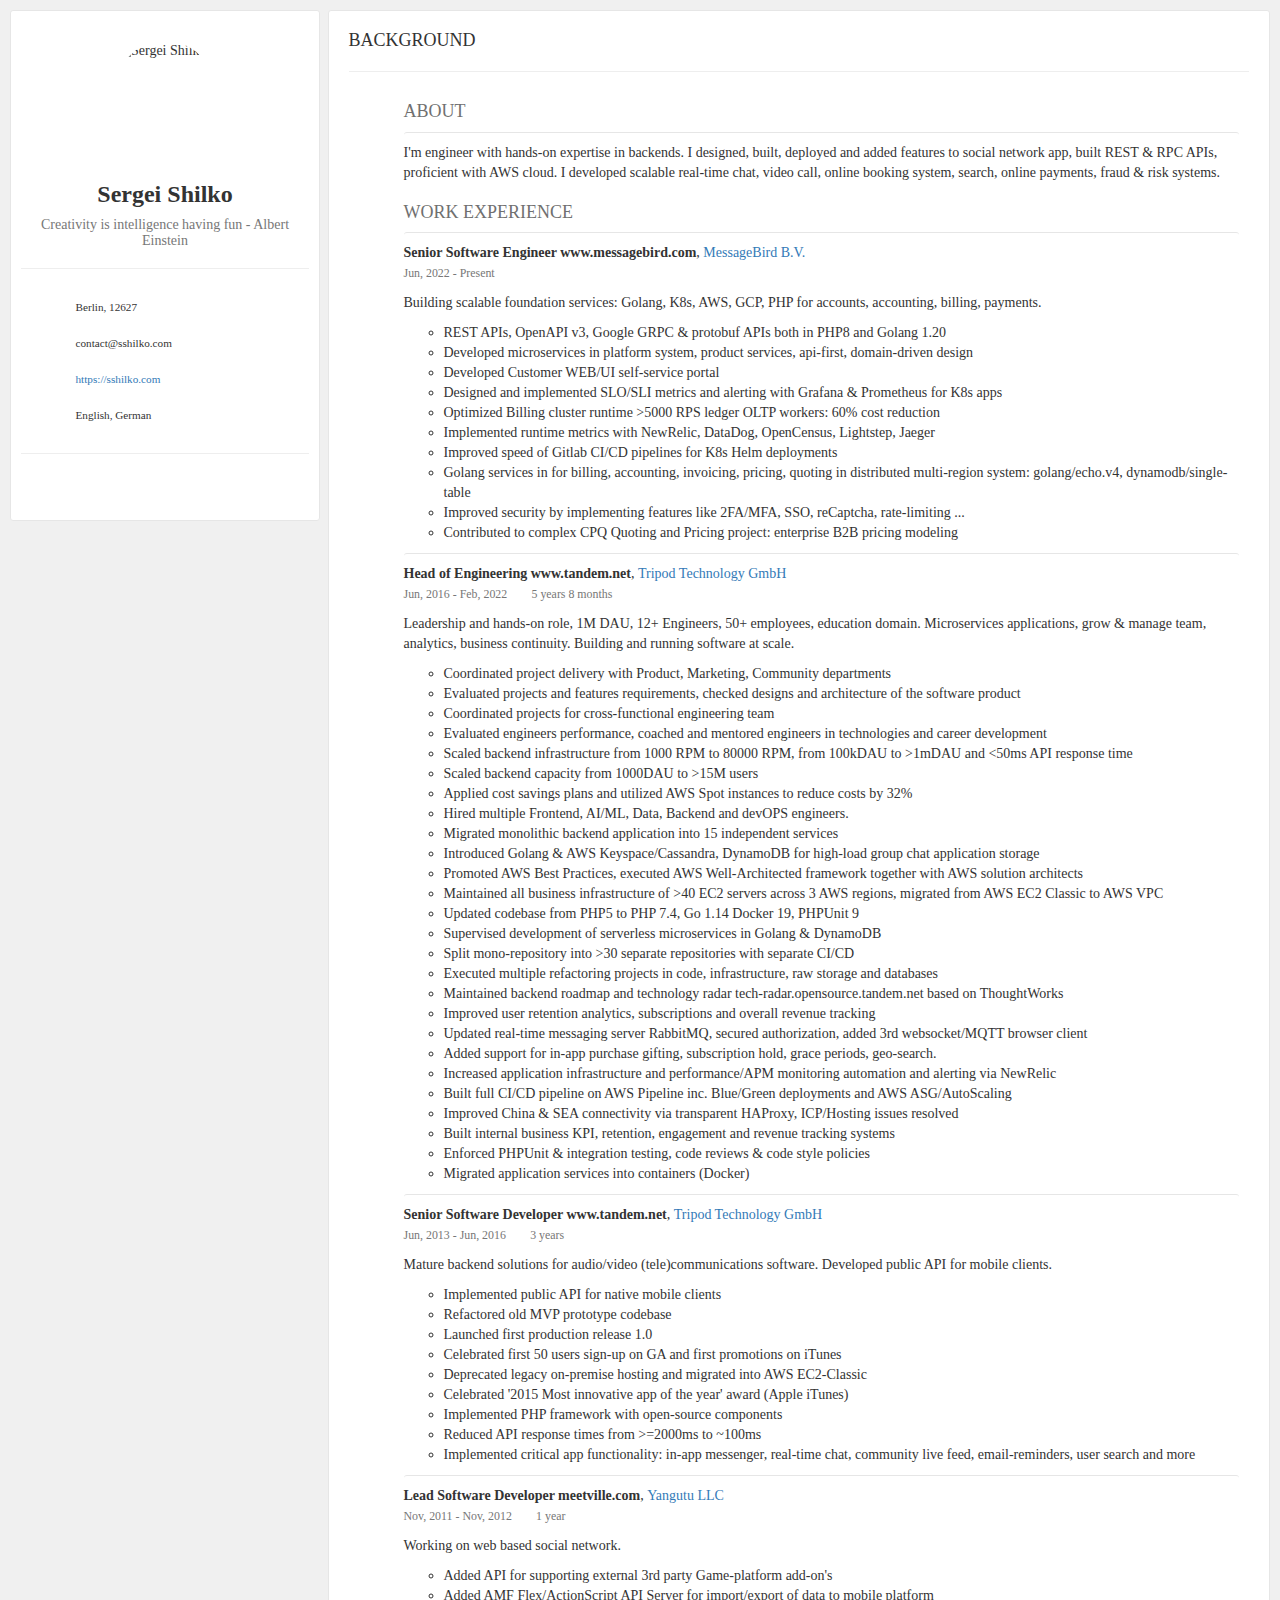
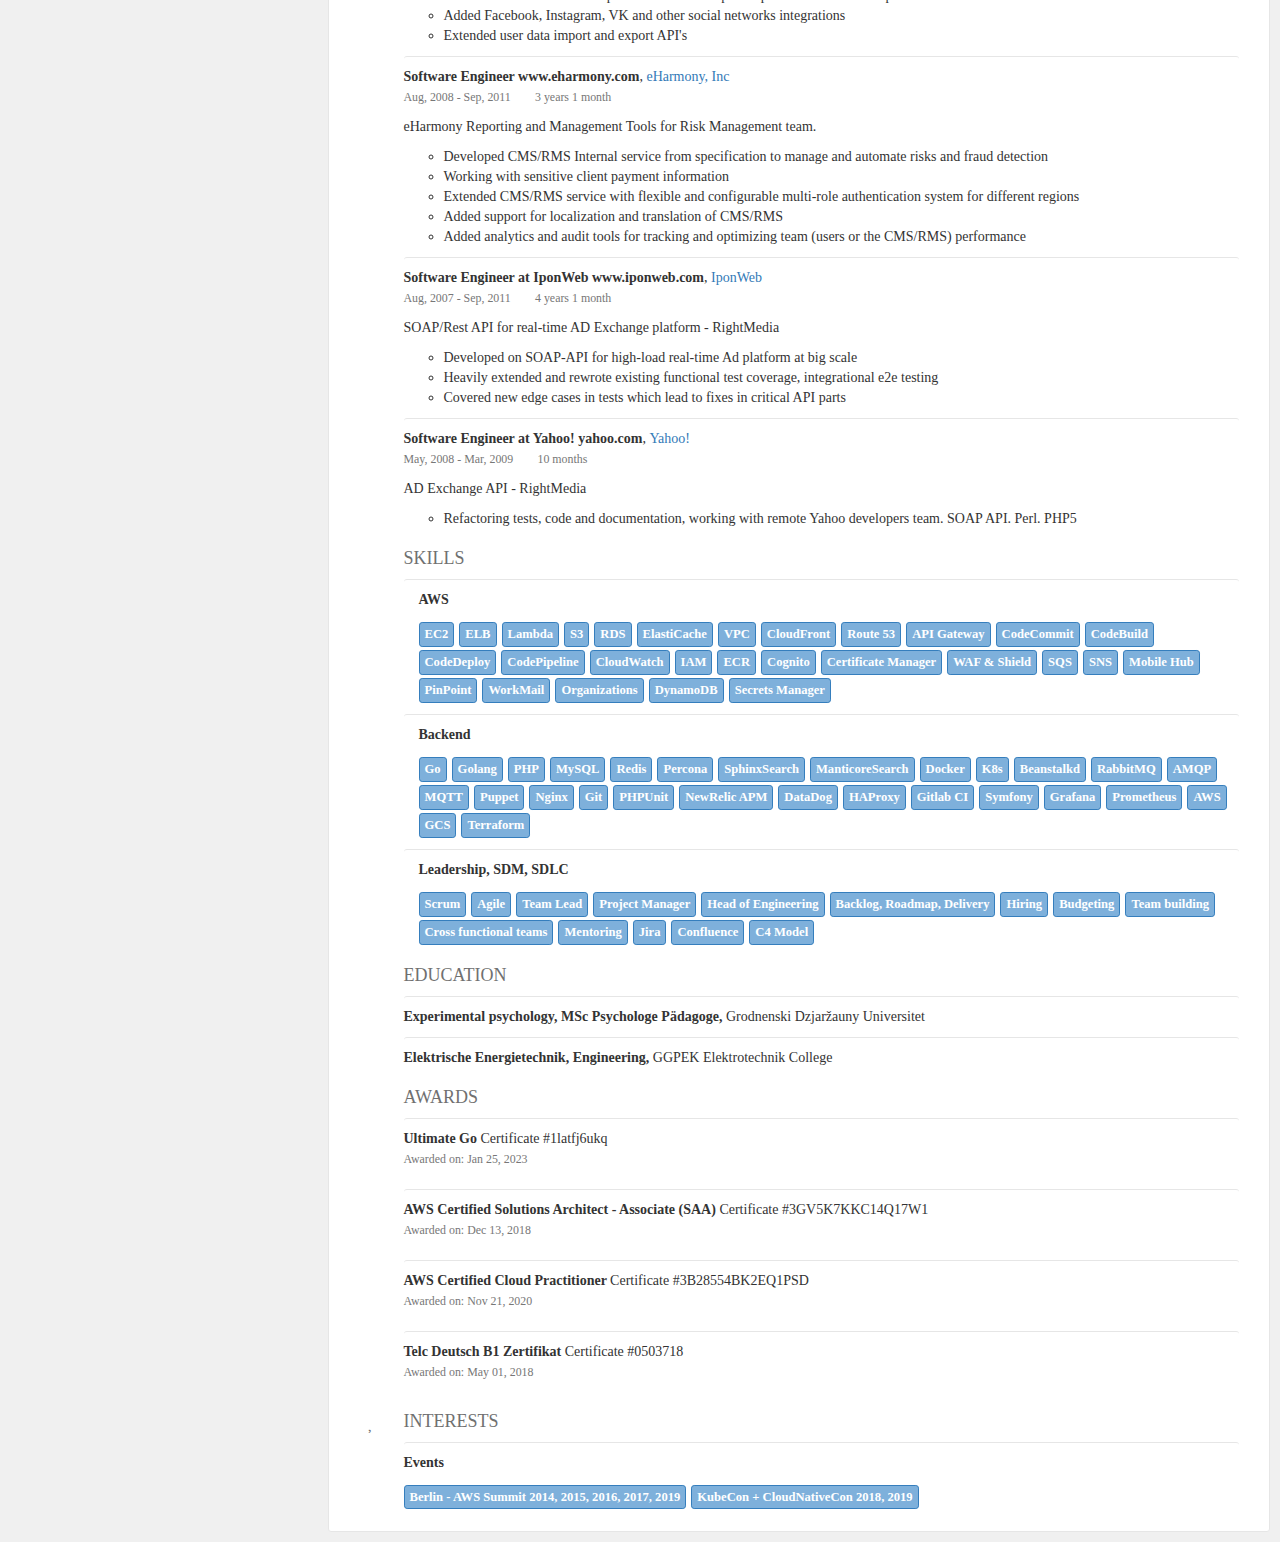
==== commit 557a2f96: "fix typo" ====
--- a/index.html
+++ b/index.html
@@ -1015,7 +1015,7 @@
   }
 }
 </style></head><body itemscope="itemscope" itemtype="http://schema.org/Person"><div class="container-fluid"><div class="row main clearfix"><a class="js-floating-nav-trigger floating-nav-trigger" href="#"><i class="icon-bars"></i><span class="close-icon">&times;</span></a><nav class="floating-nav js-floating-nav"><ul class="list-unstyled"><li><a href="#about"><i class="mr-10 icon-board"></i>About</a></li><li><a href="#work-experience"><i class="mr-10 icon-office"></i>Work Experience</a></li><li><a href="#skills"><i class="mr-10 icon-tools"></i>Skills</a></li><li><a href="#education"><i class="mr-10 icon-graduation-cap"></i>Education</a></li><li><a href="#awards"><i class="mr-10 icon-trophy"></i>Awards</a></li><li><a href="#interests"><i class="mr-10 icon-heart"></i>Interests</a></li></ul></nav><section class="col-md-3 card-wrapper profile-card-wrapper affix"><div class="card profile-card"><span class="profile-pic-container"><div class="profile-pic"><img class="media-object img-circle center-block" data-src="holder.js/100x100" alt="Sergei Shilko" src="https://sshilko.com/shilko_avatar.jpg" itemprop="image"/></div><div class="name-and-profession text-center"><h3 itemprop="name"><b>Sergei Shilko</b></h3><h5 class="text-muted" itemprop="jobTitle">Creativity is intelligence having fun - Albert Einstein</h5></div></span><hr/><div class="contact-details clearfix"><div class="detail"><span class="icon"><i class="icon fs-lg icon-location"></i></span><span class="info">Berlin, 12627</span></div><div class="detail"><span class="icon"><i class="icon fs-lg icon-mail"></i></span><span class="info"><a class="link-disguise" href="mailto:contact@sshilko.com" itemprop="email">contact@sshilko.com</a></span></div><div class="detail"><span class="icon"><i class="icon fs-lg icon-link"></i></span><span class="info"><a href="https://sshilko.com" target="_blank">https://sshilko.com</a></span></div><div class="detail"><span class="icon" title="Languages I speak"><i class="icon fs-lg icon-language"></i></span><span class="info">English, German</span></div></div><hr/><div class="social-links text-center"><div><a class="fs-2x social-link link-github icon-github" href="https://github.com/sshilko" target="_blank" data-toggle="tooltip" title="Sergei Shilko on github"></a><a class="fs-2x social-link link-linkedin icon-linkedin" href="https://www.linkedin.com/in/sergeyshilko/" target="_blank" data-toggle="tooltip" title="Sergei Shilko on linkedin"></a><a class="fs-2x social-link link-codepen icon-codepen" href="https://moar.sshilko.com" target="_blank" data-toggle="tooltip" title="Sergei Shilko on codepen"></a></div></div></div></section><section class="col-md-9 card-wrapper pull-right"><div class="card background-card"><h4 class="text-uppercase">Background</h4><hr/><div class="background-details"><div class="detail" id="about"><div class="icon"><i class="fs-lg icon-board"></i><span class="mobile-title">About</span></div><div class="info"><h4 class="title text-uppercase">About</h4><div class="card card-nested"><div class="content mop-wrapper" itemprop="description"><p>I'm engineer with hands-on expertise in backends. I designed, built, deployed and added features to social network app, built REST &amp; RPC APIs, proficient with AWS cloud. I developed scalable real-time chat, video call, online booking system, search, online payments, fraud &amp; risk systems.</p>
-</div></div></div></div><div class="detail" id="work-experience"><div class="icon"><i class="fs-lg icon-office"></i><span class="mobile-title">Work Experience</span></div><div class="info"><h4 class="title text-uppercase">Work Experience</h4><ul class="list-unstyled clear-margin"><li class="card card-nested clearfix"><div class="content"><p class="clear-margin relative"><i class="icon-circle current-event" rel="tooltip" title="Currently Working" data-placement="left"></i><strong>Senior Software Engineer www.messagebird.com</strong>,&nbsp;<a href="https://messagebird.com" target="_blank">MessageBird B.V.</a></p><p class="text-muted"><small><span class="space-right">Jun, 2022 - Present</span></small></p><div class="mop-wrapper space-bottom"><p>Building scalable foundation services: Golang, K8s, PHP, AWS, GCP, PHP8 for accounts, accounting, billing, payments.</p>
+</div></div></div></div><div class="detail" id="work-experience"><div class="icon"><i class="fs-lg icon-office"></i><span class="mobile-title">Work Experience</span></div><div class="info"><h4 class="title text-uppercase">Work Experience</h4><ul class="list-unstyled clear-margin"><li class="card card-nested clearfix"><div class="content"><p class="clear-margin relative"><i class="icon-circle current-event" rel="tooltip" title="Currently Working" data-placement="left"></i><strong>Senior Software Engineer www.messagebird.com</strong>,&nbsp;<a href="https://messagebird.com" target="_blank">MessageBird B.V.</a></p><p class="text-muted"><small><span class="space-right">Jun, 2022 - Present</span></small></p><div class="mop-wrapper space-bottom"><p>Building scalable foundation services: Golang, K8s, AWS, GCP, PHP for accounts, accounting, billing, payments.</p>
 </div><ul><li class="mop-wrapper"><p>REST APIs, OpenAPI v3, Google GRPC &amp; protobuf APIs both in PHP8 and Golang 1.20</p>
 </li><li class="mop-wrapper"><p>Developed microservices in platform system, product services, api-first, domain-driven design</p>
 </li><li class="mop-wrapper"><p>Developed Customer WEB/UI self-service portal</p>
@@ -1117,4 +1117,4 @@
   wf.async = 'true';
   var s = document.getElementsByTagName('script')[0];
   s.parentNode.insertBefore(wf, s);
-})();</script></body></html>+})();</script></body></html>
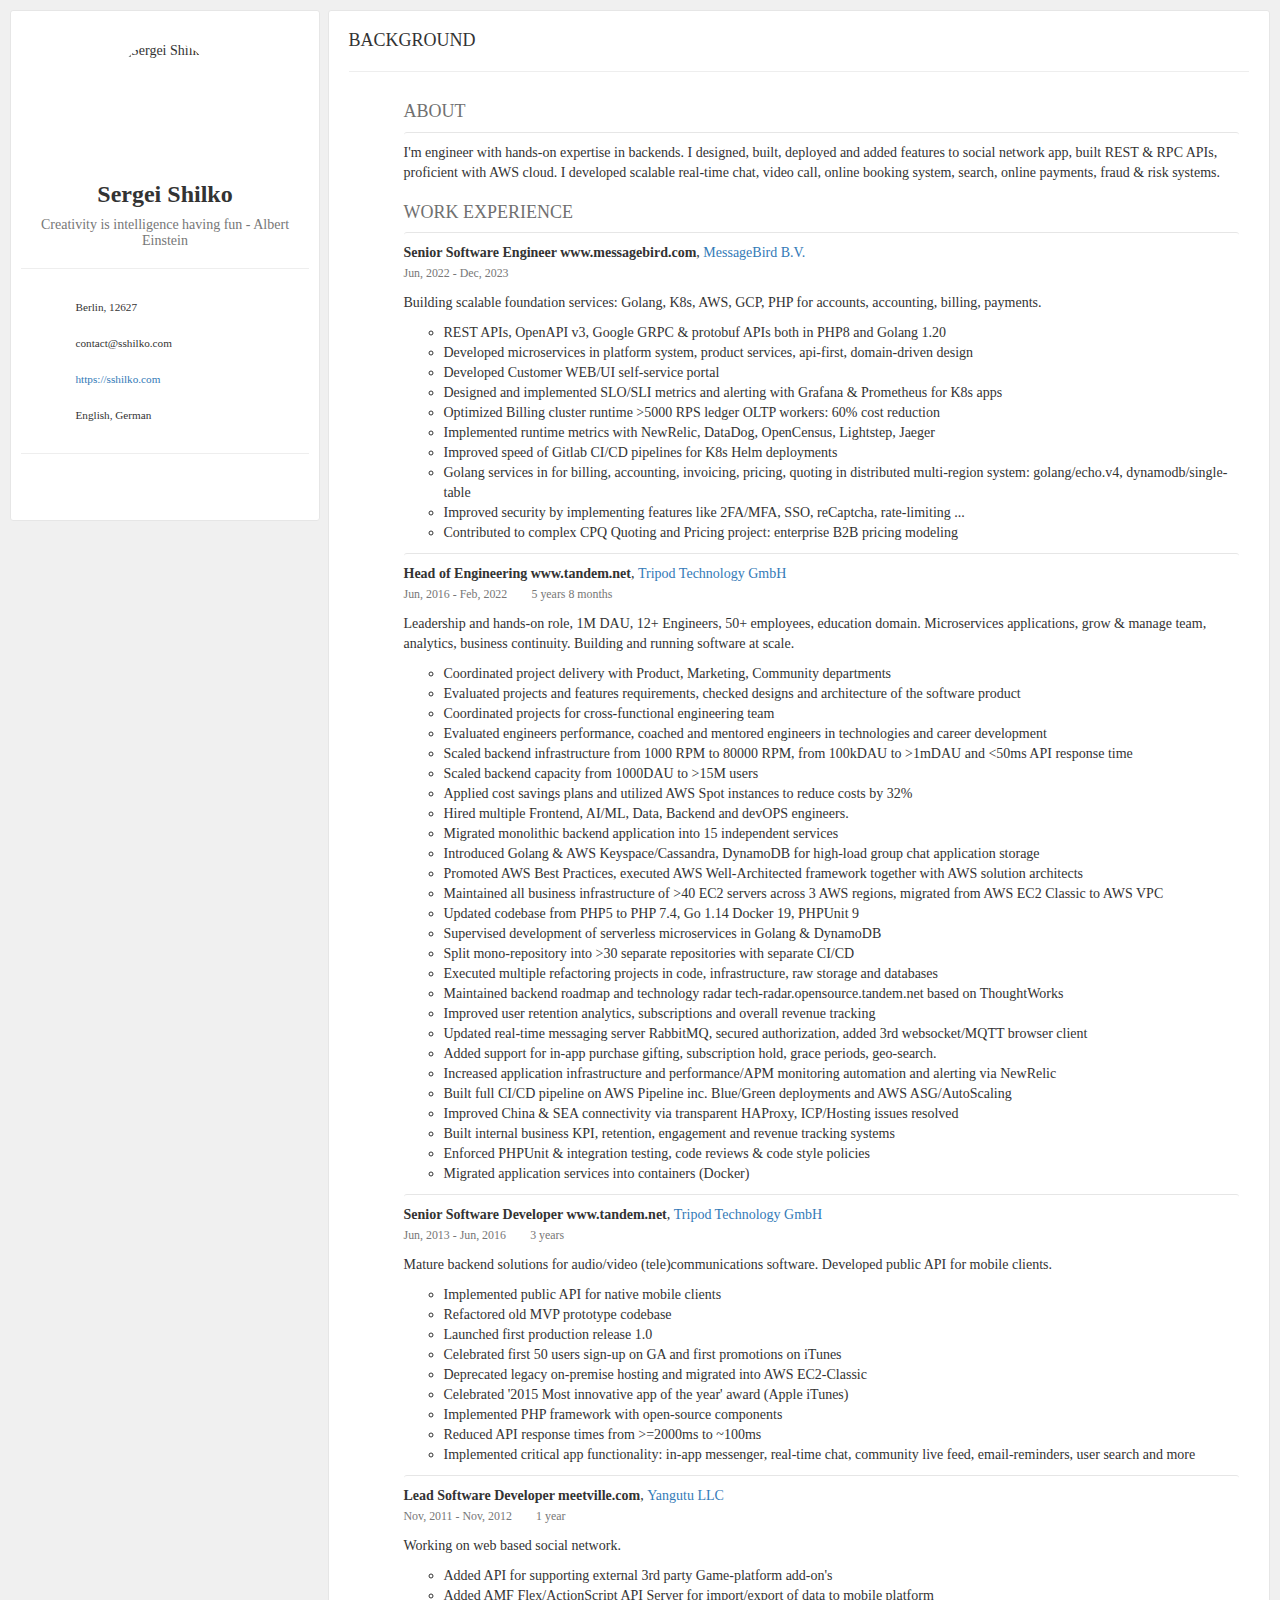
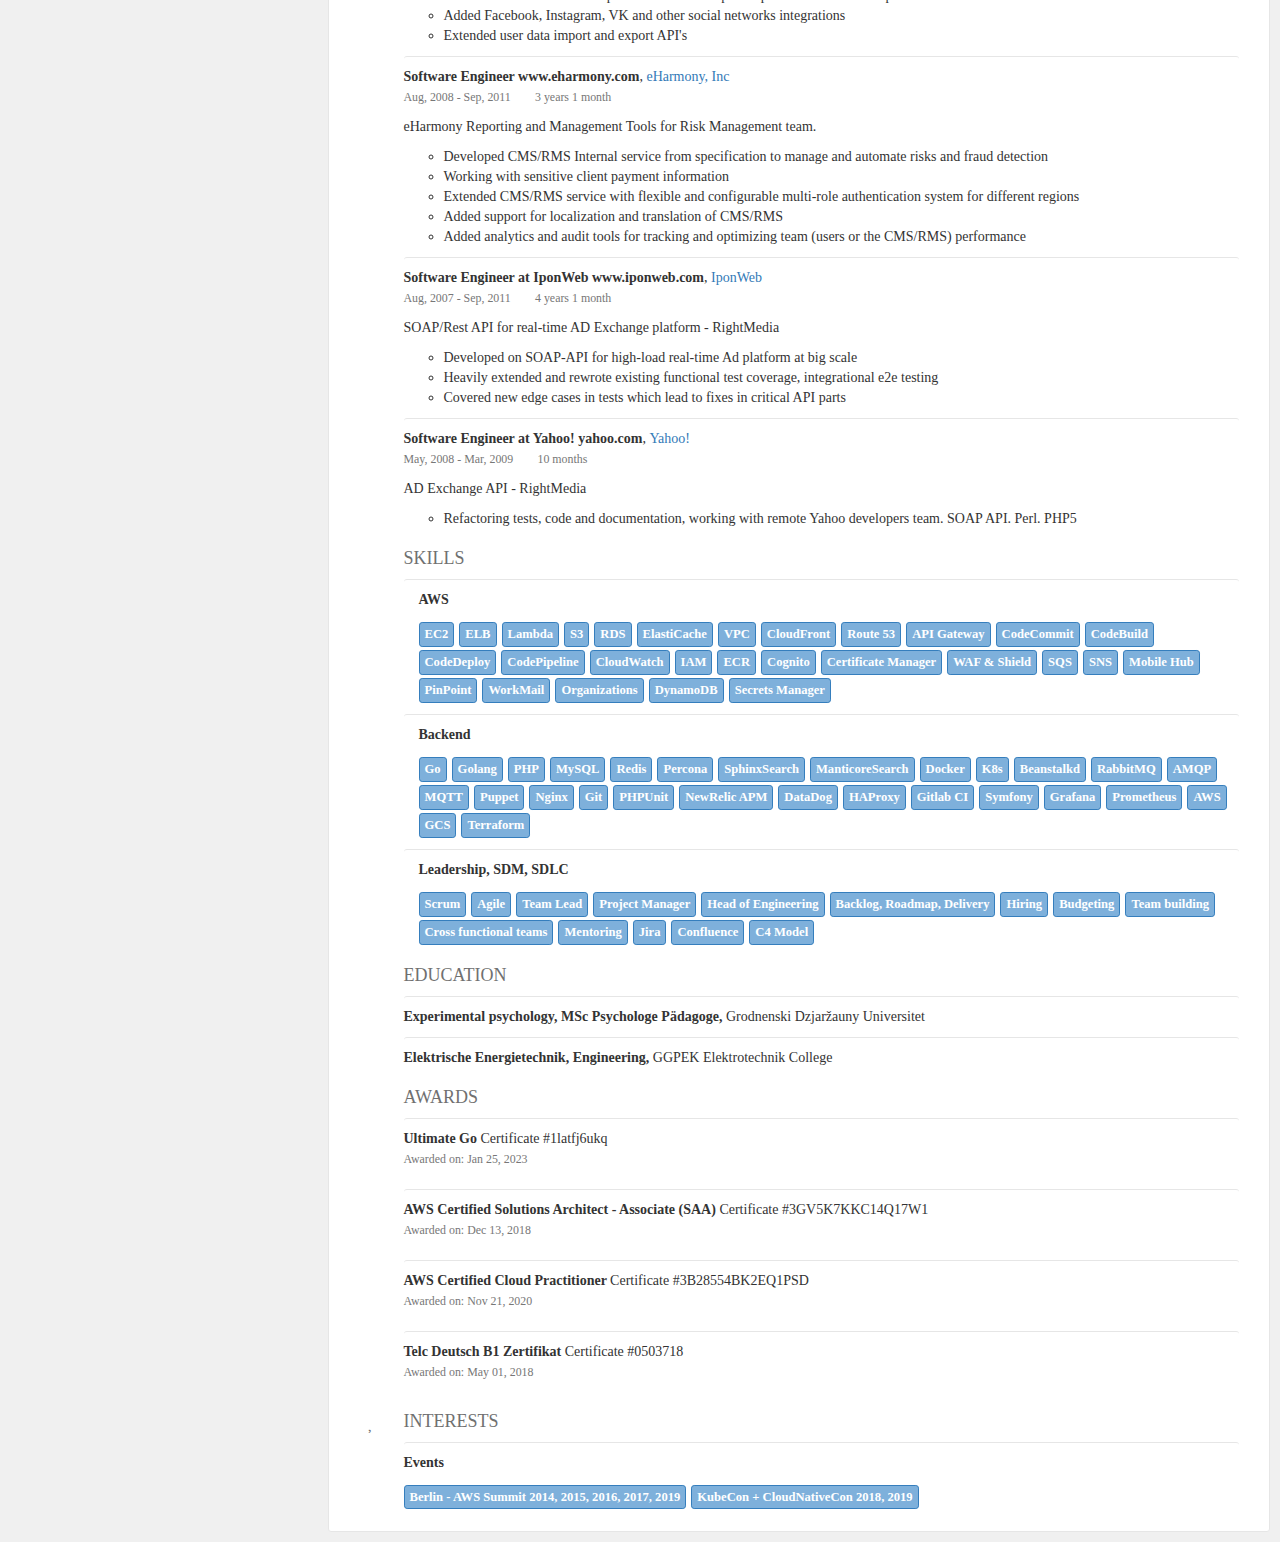
==== commit f036d245: "update cv" ====
--- a/index.html
+++ b/index.html
@@ -1015,7 +1015,7 @@
   }
 }
 </style></head><body itemscope="itemscope" itemtype="http://schema.org/Person"><div class="container-fluid"><div class="row main clearfix"><a class="js-floating-nav-trigger floating-nav-trigger" href="#"><i class="icon-bars"></i><span class="close-icon">&times;</span></a><nav class="floating-nav js-floating-nav"><ul class="list-unstyled"><li><a href="#about"><i class="mr-10 icon-board"></i>About</a></li><li><a href="#work-experience"><i class="mr-10 icon-office"></i>Work Experience</a></li><li><a href="#skills"><i class="mr-10 icon-tools"></i>Skills</a></li><li><a href="#education"><i class="mr-10 icon-graduation-cap"></i>Education</a></li><li><a href="#awards"><i class="mr-10 icon-trophy"></i>Awards</a></li><li><a href="#interests"><i class="mr-10 icon-heart"></i>Interests</a></li></ul></nav><section class="col-md-3 card-wrapper profile-card-wrapper affix"><div class="card profile-card"><span class="profile-pic-container"><div class="profile-pic"><img class="media-object img-circle center-block" data-src="holder.js/100x100" alt="Sergei Shilko" src="https://sshilko.com/shilko_avatar.jpg" itemprop="image"/></div><div class="name-and-profession text-center"><h3 itemprop="name"><b>Sergei Shilko</b></h3><h5 class="text-muted" itemprop="jobTitle">Creativity is intelligence having fun - Albert Einstein</h5></div></span><hr/><div class="contact-details clearfix"><div class="detail"><span class="icon"><i class="icon fs-lg icon-location"></i></span><span class="info">Berlin, 12627</span></div><div class="detail"><span class="icon"><i class="icon fs-lg icon-mail"></i></span><span class="info"><a class="link-disguise" href="mailto:contact@sshilko.com" itemprop="email">contact@sshilko.com</a></span></div><div class="detail"><span class="icon"><i class="icon fs-lg icon-link"></i></span><span class="info"><a href="https://sshilko.com" target="_blank">https://sshilko.com</a></span></div><div class="detail"><span class="icon" title="Languages I speak"><i class="icon fs-lg icon-language"></i></span><span class="info">English, German</span></div></div><hr/><div class="social-links text-center"><div><a class="fs-2x social-link link-github icon-github" href="https://github.com/sshilko" target="_blank" data-toggle="tooltip" title="Sergei Shilko on github"></a><a class="fs-2x social-link link-linkedin icon-linkedin" href="https://www.linkedin.com/in/sergeyshilko/" target="_blank" data-toggle="tooltip" title="Sergei Shilko on linkedin"></a><a class="fs-2x social-link link-codepen icon-codepen" href="https://moar.sshilko.com" target="_blank" data-toggle="tooltip" title="Sergei Shilko on codepen"></a></div></div></div></section><section class="col-md-9 card-wrapper pull-right"><div class="card background-card"><h4 class="text-uppercase">Background</h4><hr/><div class="background-details"><div class="detail" id="about"><div class="icon"><i class="fs-lg icon-board"></i><span class="mobile-title">About</span></div><div class="info"><h4 class="title text-uppercase">About</h4><div class="card card-nested"><div class="content mop-wrapper" itemprop="description"><p>I'm engineer with hands-on expertise in backends. I designed, built, deployed and added features to social network app, built REST &amp; RPC APIs, proficient with AWS cloud. I developed scalable real-time chat, video call, online booking system, search, online payments, fraud &amp; risk systems.</p>
-</div></div></div></div><div class="detail" id="work-experience"><div class="icon"><i class="fs-lg icon-office"></i><span class="mobile-title">Work Experience</span></div><div class="info"><h4 class="title text-uppercase">Work Experience</h4><ul class="list-unstyled clear-margin"><li class="card card-nested clearfix"><div class="content"><p class="clear-margin relative"><i class="icon-circle current-event" rel="tooltip" title="Currently Working" data-placement="left"></i><strong>Senior Software Engineer www.messagebird.com</strong>,&nbsp;<a href="https://messagebird.com" target="_blank">MessageBird B.V.</a></p><p class="text-muted"><small><span class="space-right">Jun, 2022 - Present</span></small></p><div class="mop-wrapper space-bottom"><p>Building scalable foundation services: Golang, K8s, AWS, GCP, PHP for accounts, accounting, billing, payments.</p>
+</div></div></div></div><div class="detail" id="work-experience"><div class="icon"><i class="fs-lg icon-office"></i><span class="mobile-title">Work Experience</span></div><div class="info"><h4 class="title text-uppercase">Work Experience</h4><ul class="list-unstyled clear-margin"><li class="card card-nested clearfix"><div class="content"><p class="clear-margin relative"><i class="icon-circle current-event" rel="tooltip" title="Currently Working" data-placement="left"></i><strong>Senior Software Engineer www.messagebird.com</strong>,&nbsp;<a href="https://messagebird.com" target="_blank">MessageBird B.V.</a></p><p class="text-muted"><small><span class="space-right">Jun, 2022 - Dec, 2023</span></small></p><div class="mop-wrapper space-bottom"><p>Building scalable foundation services: Golang, K8s, AWS, GCP, PHP for accounts, accounting, billing, payments.</p>
 </div><ul><li class="mop-wrapper"><p>REST APIs, OpenAPI v3, Google GRPC &amp; protobuf APIs both in PHP8 and Golang 1.20</p>
 </li><li class="mop-wrapper"><p>Developed microservices in platform system, product services, api-first, domain-driven design</p>
 </li><li class="mop-wrapper"><p>Developed Customer WEB/UI self-service portal</p>
